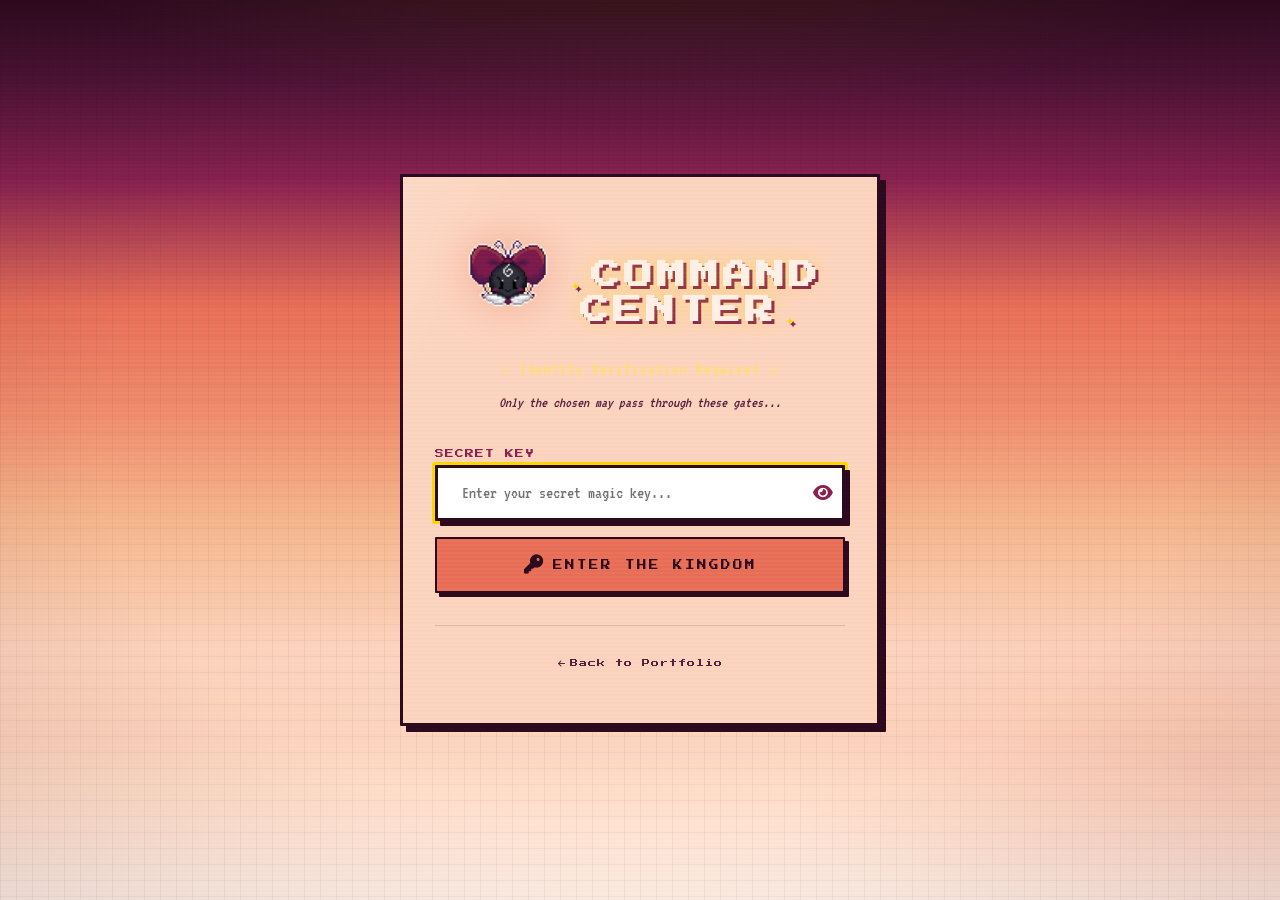
==== admin-login.html @ 9f6f4c07 "feat: add login gate for dashboard page" ====
<!doctype html>
<html lang="en">
  <head>
    <meta charset="UTF-8" />
    <meta name="viewport" content="width=device-width, initial-scale=1.0" />
    <title>Admin Login ✦ BONNA</title>
    <meta
      name="description"
      content="Admin access portal for Bonna's portfolio command center."
    />
    <meta name="theme-color" content="#2d0a1e" />
    <meta name="robots" content="noindex, nofollow" />

    <link
      rel="icon"
      href="data:image/svg+xml,<svg xmlns='http://www.w3.org/2000/svg' viewBox='0 0 100 100'><text y='.9em' font-size='90'>🦋</text></svg>"
    />

    <link
      rel="stylesheet"
      href="https://cdnjs.cloudflare.com/ajax/libs/font-awesome/6.6.0/css/all.min.css"
    />
    <link rel="stylesheet" href="css/style.css" />
    <link rel="stylesheet" href="css/admin.css" />
  </head>
  <body class="admin-body">
    <!-- Preloader -->
    <div class="preloader" id="preloader">
      <div class="preloader-spinner"></div>
      <span class="preloader-text">LOADING...</span>
    </div>

    <!-- Background -->
    <div class="page-background"></div>
    <div class="scanlines"></div>

    <main class="login-page-container">
      <div class="login-card retro-card">
        <!-- Mascot -->
        <div class="login-mascot-area">
          <img
            src="./assets/bonna.png"
            alt="Bonna mascot"
            class="login-mascot"
          />
          <span class="sparkle sparkle-1"></span>
          <span class="sparkle sparkle-2"></span>
          <span class="sparkle sparkle-3"></span>
        </div>

        <!-- Heading -->
        <h1 class="site-title login-title">COMMAND<br />CENTER</h1>
        <p class="login-subtitle">⚔️ Identity Verification Required ⚔️</p>
        <p class="login-flavor">
          Only the chosen may pass through these gates...
        </p>

        <!-- Login Form -->
        <form id="login-form" class="login-form" autocomplete="off">
          <div class="login-form-group">
            <label class="admin-label" for="login-key">SECRET KEY</label>
            <div class="token-input-wrapper">
              <input
                type="password"
                id="login-key"
                class="admin-input login-key-input"
                placeholder="Enter your secret magic key..."
                autocomplete="current-password"
                spellcheck="false"
              />
              <button
                type="button"
                class="token-toggle"
                id="toggle-key"
                aria-label="Show/Hide key"
              >
                <i class="fa-solid fa-eye"></i>
              </button>
            </div>
          </div>

          <!-- Message area -->
          <div
            id="login-message"
            class="login-message"
            role="alert"
            aria-live="polite"
            style="display: none"
          ></div>

          <!-- Submit -->
          <button
            type="submit"
            class="cta-btn cta-btn-primary login-submit-btn"
            id="login-btn"
          >
            <i class="fa-solid fa-key"></i>
            <span>ENTER THE KINGDOM</span>
          </button>
        </form>

        <!-- Footer -->
        <div class="login-footer">
          <a href="index.html" class="login-back-link">
            <i class="fa-solid fa-arrow-left"></i>
            Back to Portfolio
          </a>
        </div>
      </div>
    </main>

    <script src="js/login.js?v=2"></script>
  </body>
</html>
---- css/style.css ----
/* ============================================
   BONNA - Portfolio Redesign
   Design System & Styles
   ============================================ */

/* --- Google Fonts (display + retro body; no generic UI sans) --- */
@import url("https://fonts.googleapis.com/css2?family=Press+Start+2P&family=VT323&display=swap");

/* --- CSS Custom Properties --- */
:root {
  /* Color Palette - original warm gradient */
  --clr-dark-plum: #2d0a1e;
  --clr-deep-maroon: #4a1234;
  --clr-warm-crimson: #8b2252;
  --clr-coral: #e8725a;
  --clr-salmon: #f09070;
  --clr-peach: #f5b890;
  --clr-light-peach: #fcd5c0;
  --clr-cream: #fff0e6;
  --clr-soft-pink: #f7c5c5;
  --clr-blush: #fde0d0;
  --clr-gold: #ffd700;
  --clr-gold-soft: #ffe066;

  /* Retro Panel properties */
  --retro-bg: var(--clr-light-peach);
  --retro-border: var(--clr-dark-plum);
  --retro-shadow: var(--clr-dark-plum);

  /* Text colors */
  --text-primary: #2d0a1e;
  --text-secondary: #5a2040;
  --text-light: #fff0e6;
  --text-muted: rgba(45, 10, 30, 0.6);

  /* Typography */
  --font-pixel: "Press Start 2P", monospace;
  --font-retro: "VT323", monospace;
  --font-body: var(--font-retro);

  /* Spacing */
  --space-xs: 0.25rem;
  --space-sm: 0.5rem;
  --space-md: 1rem;
  --space-lg: 1.5rem;
  --space-xl: 2rem;
  --space-2xl: 3rem;
  --space-3xl: 4rem;
  --nav-height: 60px;

  /* Border radius */
  --radius-xs: 1px;
  --radius-sm: 8px;
  --radius-md: 12px;
  --radius-lg: 16px;
  --radius-xl: 24px;

  /* Transitions */
  --transition-fast: 0.2s cubic-bezier(0.4, 0, 0.2, 1);
  --transition-smooth: 0.4s cubic-bezier(0.4, 0, 0.2, 1);
  --transition-bounce: 0.5s cubic-bezier(0.34, 1.56, 0.64, 1);
  --ease-out-expo: cubic-bezier(0.16, 1, 0.3, 1);

  /* Glow accents (retro warm) */
  --glow-coral: 0 0 24px rgba(232, 114, 90, 0.35);
  --glow-gold: 0 0 20px rgba(255, 215, 0, 0.22);

  /* Shared full-page gradient (html + .page-background) */
  --bg-page-gradient: linear-gradient(
    180deg,
    var(--clr-dark-plum) 0%,
    var(--clr-deep-maroon) 8%,
    var(--clr-warm-crimson) 20%,
    var(--clr-coral) 34%,
    var(--clr-salmon) 46%,
    var(--clr-peach) 58%,
    var(--clr-light-peach) 72%,
    rgba(252, 213, 192, 0.98) 82%,
    rgba(255, 224, 206, 0.99) 90%,
    var(--clr-cream) 100%
  );
}

/* --- Reset & Base --- */
*,
*::before,
*::after {
  margin: 0;
  padding: 0;
  box-sizing: border-box;
}

html {
  scroll-behavior: smooth;
  font-size: 16px;
  scrollbar-width: thin;
  scrollbar-color: var(--clr-coral) var(--clr-light-peach);
  min-height: 100%;
  min-height: 100dvh;
  /* Fallback canvas so tall viewports never read as “empty” behind transparent body */
  background-color: var(--clr-dark-plum);
  background-image: var(--bg-page-gradient);
  background-attachment: fixed;
  background-size: cover;
}

body {
  font-family: var(--font-body);
  color: var(--text-primary);
  line-height: 1.6;
  overflow-x: hidden;
  min-height: 100vh;
  min-height: 100dvh;
  /* Let html + .page-background show the full gradient (negative z was hidden under body fill) */
  background: transparent;
}

/* Skip link — keyboard / screen reader UX */
.skip-link {
  position: absolute;
  left: -9999px;
  top: 0.75rem;
  z-index: 10002;
  padding: var(--space-sm) var(--space-md);
  background: var(--clr-coral);
  color: var(--text-primary);
  font-family: var(--font-pixel);
  font-size: 0.55rem;
  letter-spacing: 1px;
  border: 2px solid var(--retro-border);
  box-shadow: 4px 4px 0 var(--retro-shadow);
  text-decoration: none;
  text-transform: uppercase;
  transition:
    transform var(--transition-fast),
    box-shadow var(--transition-fast);
}

.skip-link:focus {
  left: 0.75rem;
  outline: none;
}

.skip-link:focus-visible {
  left: 0.75rem;
  box-shadow:
    4px 4px 0 var(--retro-shadow),
    var(--glow-gold);
}

/* Hanya tampil untuk keyboard / skip link — klik mouse ke <main> tidak memicu “bingkai emas” */
#main-content:focus {
  outline: none;
}

#main-content:focus-visible {
  box-shadow: inset 0 0 0 3px var(--clr-gold);
  border-radius: var(--radius-sm);
}

/* Scroll reading progress */
.scroll-progress {
  position: fixed;
  top: 0;
  left: 0;
  height: 3px;
  width: 0%;
  z-index: 10001;
  pointer-events: none;
  background: linear-gradient(
    90deg,
    var(--clr-gold) 0%,
    var(--clr-peach) 35%,
    var(--clr-coral) 70%,
    var(--clr-warm-crimson) 100%
  );
  box-shadow: 0 0 12px rgba(255, 215, 0, 0.45);
  transform-origin: left center;
  transition: width 0.08s linear;
}

/* Click ripple (spawned by script.js) */
.click-ripple {
  position: absolute;
  width: 12px;
  height: 12px;
  margin: -6px 0 0 -6px;
  border-radius: 50%;
  background: rgba(255, 255, 255, 0.45);
  transform: scale(0);
  animation: rippleExpand 0.65s var(--ease-out-expo) forwards;
  pointer-events: none;
  z-index: 3;
}

@keyframes rippleExpand {
  to {
    transform: scale(20);
    opacity: 0;
  }
}

/* Custom Scrollbar */
::-webkit-scrollbar {
  width: 8px;
}
::-webkit-scrollbar-track {
  background: var(--clr-light-peach);
}
::-webkit-scrollbar-thumb {
  background: linear-gradient(
    to bottom,
    var(--clr-coral),
    var(--clr-warm-crimson)
  );
  border-radius: 4px;
}

/* --- Background --- */
.page-background {
  position: fixed;
  inset: 0;
  z-index: 0;
  background: var(--bg-page-gradient);
}

/* Pixel grid pattern overlay - Smoothed and blended */
.page-background::before {
  content: "";
  position: absolute;
  inset: 0;
  background-image:
    linear-gradient(rgba(45, 10, 30, 0.05) 1px, transparent 1px),
    linear-gradient(90deg, rgba(45, 10, 30, 0.05) 1px, transparent 1px);
  background-size: 16px 16px;
  pointer-events: none;
}

/* Slow “breathing” light + soft vignette — depth without clutter */
.page-background::after {
  content: "";
  position: absolute;
  inset: 0;
  pointer-events: none;
  background:
    radial-gradient(
      ellipse 100% 55% at 50% -15%,
      rgba(255, 215, 0, 0.11),
      transparent 52%
    ),
    radial-gradient(
      ellipse 70% 50% at 95% 85%,
      rgba(232, 114, 90, 0.14),
      transparent 48%
    ),
    radial-gradient(
      ellipse 65% 55% at 5% 75%,
      rgba(245, 184, 144, 0.1),
      transparent 45%
    ),
    radial-gradient(
      ellipse 100% 100% at 50% 50%,
      transparent 42%,
      rgba(45, 10, 30, 0.2) 100%
    );
  animation: ambientBreath 24s ease-in-out infinite alternate;
}

@keyframes ambientBreath {
  0% {
    opacity: 0.88;
    transform: scale(1) translate(0, 0);
  }
  100% {
    opacity: 1;
    transform: scale(1.04) translate(-0.5%, 0.6%);
  }
}

/* Parallax Background */
.parallax-bg {
  position: fixed;
  inset: -100px; /* Oversized to prevent edges from showing during scroll */
  z-index: 1;
  pointer-events: none;
  overflow: hidden;
}

.parallax-layer {
  position: absolute;
  top: 0;
  left: 0;
  width: 2px;
  height: 2px;
  background: transparent;
}

/* --- Main Container --- */
.main-container {
  max-width: 900px;
  margin: 0 auto;
  padding: calc(var(--nav-height) + var(--space-xl)) var(--space-md)
    max(var(--space-3xl), 8vh);
  position: relative;
  z-index: 2;
}

/* ============================================
   SITE NAVIGATION
   ============================================ */
.site-nav {
  position: fixed;
  top: 0;
  left: 0;
  right: 0;
  z-index: 500;
  height: var(--nav-height);
  background: var(--clr-dark-plum);
  border-bottom: 4px solid var(--clr-warm-crimson);
  box-shadow: 0 4px 0 rgba(45, 10, 30, 0.6);
}

.nav-inner {
  max-width: 1000px;
  margin: 0 auto;
  padding: 0 var(--space-md);
  height: 100%;
  display: flex;
  align-items: center;
  justify-content: space-between;
  gap: var(--space-sm);
}

.nav-brand {
  display: flex;
  align-items: center;
  gap: var(--space-sm);
  text-decoration: none;
  font-family: var(--font-pixel);
  font-size: 1rem;
  color: var(--clr-light-peach);
  letter-spacing: 2px;
  text-shadow: 2px 2px 0 var(--clr-warm-crimson);
  transition: transform var(--transition-fast);
  flex-shrink: 0;
}

.nav-brand:hover {
  transform: translateY(-2px);
  color: var(--clr-gold-soft);
}

.nav-brand-icon {
  font-size: 1.2rem;
  line-height: 1;
}

.nav-brand-name {
  display: none;
}

@media (min-width: 400px) {
  .nav-brand-name {
    display: inline;
  }
}

.nav-links {
  display: flex;
  align-items: center;
  gap: 6px;
}

.nav-link {
  display: flex;
  align-items: center;
  gap: 8px;
  padding: 6px 10px;
  text-decoration: none;
  font-family: var(--font-pixel);
  font-size: 0.6rem;
  color: var(--clr-peach);
  letter-spacing: 1px;
  border-radius: var(--radius-xs);
  border: 3px solid transparent;
  transition: all var(--transition-fast);
  position: relative;
  white-space: nowrap;
}

.nav-link i {
  font-size: 0.7rem;
  flex-shrink: 0;
}

.nav-link span {
  display: none;
}

@media (min-width: 600px) {
  .nav-link span {
    display: inline;
  }
}

.nav-link:hover {
  color: var(--clr-light-peach);
  background: var(--clr-warm-crimson);
  border-color: var(--clr-coral);
  box-shadow: 0 2px 0 var(--clr-dark-plum);
  transform: translateY(-2px);
}

.nav-link.active {
  color: var(--clr-dark-plum);
  background: var(--clr-coral);
  border-color: var(--clr-light-peach);
  box-shadow: inset 0 -2px 0 rgba(0,0,0,0.2);
}

.nav-hamburger {
  display: none;
  flex-direction: column;
  gap: 5px;
  background: var(--clr-warm-crimson);
  border: 2px solid var(--clr-coral);
  border-radius: var(--radius-sm);
  box-shadow: 0 2px 0 var(--clr-dark-plum);
  cursor: pointer;
  padding: 8px;
  transition: transform var(--transition-fast);
}

.nav-hamburger:active {
  transform: translateY(2px);
  box-shadow: none;
}

.hamburger-line {
  display: block;
  width: 20px;
  height: 2px;
  background: var(--clr-light-peach);
  transition: all var(--transition-fast);
  transform-origin: center;
}

.nav-hamburger.open .hamburger-line:nth-child(1) {
  transform: rotate(45deg) translate(5px, 5px);
}
.nav-hamburger.open .hamburger-line:nth-child(2) {
  opacity: 0;
  transform: scaleX(0);
}
.nav-hamburger.open .hamburger-line:nth-child(3) {
  transform: rotate(-45deg) translate(5px, -5px);
}

@media (max-width: 480px) {
  .nav-hamburger {
    display: flex;
  }

  .nav-links {
    display: none;
    position: fixed;
    top: var(--nav-height);
    left: 0;
    right: 0;
    background: rgba(45, 10, 30, 0.98);
    border-bottom: 2px solid var(--clr-warm-crimson);
    flex-direction: column;
    align-items: stretch;
    padding: var(--space-sm) var(--space-md);
    gap: var(--space-xs);
    z-index: 499;
    box-shadow: 0 8px 32px rgba(0, 0, 0, 0.5);
  }

  .nav-links.open {
    display: flex;
  }

  .nav-link {
    padding: var(--space-sm) var(--space-md);
    font-size: 0.55rem;
    border-radius: var(--radius-xs);
    justify-content: flex-start;
  }

  .nav-link span {
    display: inline;
  }

  .nav-link.active::after {
    display: none;
  }
  .nav-link.active {
    border-left: 3px solid var(--clr-coral);
    border-radius: 0;
    padding-left: calc(var(--space-md) - 3px);
  }
}

/* ============================================
   COMMISSION STATUS BADGE
   ============================================ */
.commission-status-area {
  display: flex;
  justify-content: center;
  margin: var(--space-sm) 0 var(--space-md);
}

.commission-status-badge {
  display: inline-flex;
  align-items: center;
  gap: var(--space-xs);
  padding: var(--space-xs) var(--space-md);
  border-radius: var(--radius-xs);
  font-family: var(--font-pixel);
  font-size: 0.5rem;
  letter-spacing: 2px;
  border: 2px solid currentColor;
  text-transform: uppercase;
}

.commission-status-badge::before {
  content: "";
  width: 6px;
  height: 6px;
  border-radius: 50%;
  background: currentColor;
  flex-shrink: 0;
}

.status-open {
  color: #4ade80;
  background: rgba(74, 222, 128, 0.08);
  animation: statusPulse 2.5s ease-in-out infinite;
}

.status-closed {
  color: var(--clr-coral);
  background: rgba(232, 114, 90, 0.08);
}

.status-waitlist {
  color: var(--clr-gold-soft);
  background: rgba(255, 224, 102, 0.08);
}

@keyframes statusPulse {
  0%,
  100% {
    box-shadow: 0 0 6px rgba(74, 222, 128, 0.2);
  }
  50% {
    box-shadow: 0 0 18px rgba(74, 222, 128, 0.5);
  }
}

/* ============================================
   SCROLL TO TOP BUTTON
   ============================================ */
.scroll-to-top {
  position: fixed;
  bottom: var(--space-xl);
  left: var(--space-xl);
  width: 42px;
  height: 42px;
  background: var(--clr-dark-plum);
  border: 2px solid var(--clr-warm-crimson);
  border-radius: var(--radius-xs);
  color: var(--clr-light-peach);
  font-size: 0.85rem;
  cursor: pointer;
  display: flex;
  align-items: center;
  justify-content: center;
  opacity: 0;
  pointer-events: none;
  transform: translateY(8px);
  transition: all var(--transition-smooth);
  box-shadow: 3px 3px 0 var(--retro-shadow);
  z-index: 400;
}

.scroll-to-top.visible {
  opacity: 1;
  pointer-events: auto;
  transform: translateY(0);
}

.scroll-to-top:hover {
  background: var(--clr-warm-crimson);
  color: var(--clr-cream);
  transform: translateY(-2px);
  box-shadow:
    4px 4px 0 var(--retro-shadow),
    0 0 16px rgba(139, 34, 82, 0.4);
}

/* --- Scroll Reveal Animation --- */
.reveal {
  opacity: 0;
  transform: translateY(28px) scale(0.985);
  transition:
    opacity 0.75s var(--ease-out-expo),
    transform 0.75s var(--ease-out-expo);
}

.reveal.visible {
  opacity: 1;
  transform: translateY(0) scale(1);
}

.reveal-delay-1 {
  transition-delay: 0.1s;
}
.reveal-delay-2 {
  transition-delay: 0.2s;
}
.reveal-delay-3 {
  transition-delay: 0.3s;
}

.preloader-mini {
  display: flex;
  align-items: center;
  justify-content: center;
  gap: 10px;
  animation: pulse 1.5s infinite;
}

@keyframes pulse {
  0% {
    opacity: 0.6;
  }
  50% {
    opacity: 1;
  }
  100% {
    opacity: 0.6;
  }
}

/* --- Dynamic Price Inject Styles --- */
.price-category-group {
  margin-bottom: var(--space-xl);
}

.category-title {
  font-family: var(--font-pixel);
  font-size: 0.75rem;
  color: var(--clr-warm-crimson);
  text-align: center;
  margin-bottom: var(--space-md);
  text-transform: uppercase;
}

/* --- Header Section --- */
.header-section {
  text-align: center;
  padding: var(--space-3xl) 0 var(--space-2xl);
  position: relative;
}

.header-hero {
  display: flex;
  flex-direction: column;
  align-items: center;
  gap: var(--space-sm);
  margin-bottom: var(--space-lg);
}

.mascot-container {
  position: relative;
  display: inline-block;
  margin-bottom: var(--space-lg);
  /* Ensure no checkerboard shows through transparent PNGs */
  isolation: isolate;
}

/* Scroll-driven parallax lives here so .mascot-img keyframe bounce stays independent */
.mascot-parallax {
  display: inline-block;
  transform: translateY(var(--scroll-y, 0px)) rotate(var(--scroll-rotate, 0deg));
  transform-origin: center center;
}

.mascot-img {
  width: 160px;
  height: 160px;
  object-fit: contain;
  image-rendering: pixelated;
  animation: mascotBounce 3s ease-in-out infinite;
  filter: drop-shadow(0 8px 24px rgba(139, 34, 82, 0.4));
  transition: transform var(--transition-bounce);
  /* Blend away any transparency artifacts */
  mix-blend-mode: normal;
  background: transparent;
}

.mascot-img:hover {
  transform: scale(1.1) rotate(-5deg);
  animation-play-state: paused;
}

@keyframes mascotBounce {
  0%,
  100% {
    transform: translateY(0);
  }
  50% {
    transform: translateY(-12px);
  }
}

/* Sparkle decorations around mascot */
.sparkle {
  position: absolute;
  width: 20px;
  height: 20px;
  background: url("./assets/sparkle.png") center/contain no-repeat;
  animation: sparkleFloat 2s ease-in-out infinite;
  pointer-events: none;
}

.sparkle-1 {
  top: 10px;
  left: -10px;
  animation-delay: 0s;
}
.sparkle-2 {
  top: -5px;
  right: -5px;
  animation-delay: 0.5s;
}
.sparkle-3 {
  bottom: 20px;
  left: -20px;
  animation-delay: 1s;
}
.sparkle-4 {
  bottom: 30px;
  right: -15px;
  animation-delay: 1.5s;
}

@keyframes sparkleFloat {
  0%,
  100% {
    opacity: 0.4;
    transform: scale(0.8) rotate(0deg);
  }
  50% {
    opacity: 1;
    transform: scale(1.2) rotate(180deg);
  }
}

.site-title {
  font-family: var(--font-pixel);
  font-size: clamp(1.5rem, 5vw, 2.5rem);
  color: var(--text-light);
  text-shadow:
    0 0 20px rgba(255, 215, 0, 0.4),
    3px 3px 0px var(--clr-warm-crimson);
  letter-spacing: 4px;
  margin-bottom: var(--space-md);
  position: relative;
  display: inline-block;
  animation: titleGlowPulse 6s ease-in-out infinite;
}

@keyframes titleGlowPulse {
  0%,
  100% {
    text-shadow:
      0 0 18px rgba(255, 215, 0, 0.38),
      3px 3px 0 var(--clr-warm-crimson);
  }
  50% {
    text-shadow:
      0 0 32px rgba(255, 215, 0, 0.55),
      0 0 48px rgba(232, 114, 90, 0.2),
      3px 3px 0 var(--clr-warm-crimson);
  }
}

.site-title::before,
.site-title::after {
  content: "✦";
  font-size: 0.5em;
  margin: 0 0.5em;
  animation: sparkleFloat 2s ease-in-out infinite;
  color: var(--clr-gold);
}

.site-title::after {
  animation-delay: 1s;
}

.site-tagline {
  font-family: var(--font-retro);
  font-size: clamp(1rem, 2.5vw, 1.25rem);
  color: var(--clr-light-peach);
  max-width: 600px; /* Increased for dynamic content from GSheets */
  margin: 0 auto var(--space-xl);
  line-height: 1.2;
  text-shadow: 0 2px 8px rgba(0, 0, 0, 0.2);
  transition:
    color var(--transition-smooth),
    transform var(--transition-smooth);
  /* Prevent weird high-contrast selection boxes */
  user-select: none;
  min-height: 2.8em;
}

.header-section:hover .site-tagline {
  color: var(--clr-cream);
}

/* --- Social Icons --- */
.social-icons {
  display: flex;
  justify-content: center;
  gap: var(--space-md);
  margin-bottom: var(--space-xl);
}

.social-icon {
  display: flex;
  align-items: center;
  justify-content: center;
  width: 48px;
  height: 48px;
  border-radius: var(--radius-xs);
  background: var(--clr-salmon);
  border: 3px solid var(--retro-border);
  color: var(--text-primary);
  /* Integer px sizes keep FA vector icons sharp (avoid transform: scale blur) */
  font-size: 22px;
  text-decoration: none;
  transition:
    transform 0.18s var(--ease-out-expo),
    box-shadow 0.18s var(--ease-out-expo),
    font-size 0.2s var(--ease-out-expo);
  box-shadow: 4px 4px 0px var(--retro-shadow);
  position: relative;
  overflow: hidden;
}

.social-icon::before {
  display: none;
}

.social-icon:hover {
  transform: translate(2px, 2px) rotate(-2deg);
  box-shadow:
    2px 2px 0px var(--retro-shadow),
    var(--glow-coral);
  font-size: 26px;
}

.social-icon:active {
  transform: translate(3px, 3px) rotate(0deg);
}

.social-icon:hover::before {
  opacity: 1;
}

.social-icon svg,
.social-icon span,
.social-icon i {
  position: relative;
  z-index: 1;
  display: block;
  line-height: 1;
  transform: translateZ(0);
  backface-visibility: hidden;
  -webkit-font-smoothing: antialiased;
}

/* --- CTA Buttons --- */
.cta-buttons {
  display: flex;
  flex-direction: column;
  align-items: center;
  gap: var(--space-md);
}

.cta-btn {
  display: inline-flex;
  align-items: center;
  justify-content: center;
  gap: var(--space-sm);
  min-width: 280px;
  padding: var(--space-md) var(--space-xl);
  font-family: var(--font-pixel);
  font-size: 0.75rem;
  letter-spacing: 2px;
  text-decoration: none;
  border-radius: var(--radius-xs);
  border: 2px solid;
  cursor: pointer;
  transition:
    transform 0.16s var(--ease-out-expo),
    box-shadow 0.2s ease,
    filter 0.2s ease;
  position: relative;
  overflow: hidden;
  text-transform: uppercase;
  color: var(--text-primary);
}

/* Mengatur ukuran ikon di dalam tombol CTA */
.cta-btn i {
  font-size: 1.2rem; /* Ubah angka ini untuk memperbesar/memperkecil ikon (misal: 1.5rem atau 20px) */
  transition: transform 0.25s var(--ease-out-expo);
}

.cta-btn:hover i {
  transform: translateX(3px) scale(1.05);
}

.cta-btn:active {
  transform: translate(3px, 3px);
  filter: brightness(0.98);
}

.cta-btn-split {
  justify-content: space-between;
}

.cta-btn-primary {
  background: var(--clr-coral);
  border-color: var(--retro-border);
  color: var(--text-primary);
  box-shadow: 4px 4px 0px var(--retro-shadow);
}

.cta-btn-primary:hover {
  transform: translate(2px, 2px);
  box-shadow:
    2px 2px 0px var(--retro-shadow),
    var(--glow-coral);
  filter: brightness(1.04);
}

.cta-btn-secondary {
  background: var(--clr-gold-soft);
  border-color: var(--retro-border);
  color: var(--text-primary);
  box-shadow: 4px 4px 0px var(--retro-shadow);
}

.cta-btn-secondary:hover {
  transform: translate(2px, 2px);
  box-shadow:
    2px 2px 0px var(--retro-shadow),
    var(--glow-gold);
  filter: brightness(1.03);
}

.cta-btn-tertiary {
  background: var(--clr-warm-crimson);
  border-color: var(--retro-border);
  color: var(--text-light);
  box-shadow: 4px 4px 0px var(--retro-shadow);
}

.cta-btn-tertiary:hover {
  transform: translate(2px, 2px);
  box-shadow:
    2px 2px 0px var(--retro-shadow),
    0 0 22px rgba(139, 34, 82, 0.45);
  filter: brightness(1.06);
}

.cta-btn-email {
  background: var(--clr-deep-maroon);
  border-color: var(--retro-border);
  color: var(--text-light);
  box-shadow: 4px 4px 0px var(--retro-shadow);
}

.cta-btn-email:hover {
  transform: translate(2px, 2px);
  box-shadow:
    2px 2px 0px var(--retro-shadow),
    0 0 20px rgba(252, 213, 192, 0.25);
  filter: brightness(1.05);
}

/* --- Section Divider --- */
.section-divider {
  width: 100%;
  height: 4px;
  background: repeating-linear-gradient(
    90deg,
    var(--retro-border) 0px,
    var(--retro-border) 8px,
    transparent 8px,
    transparent 16px
  );
  background-size: 16px 100%;
  margin: var(--space-2xl) 0;
  border: none;
  animation: dividerMarch 14s linear infinite;
  opacity: 0.92;
}

@keyframes dividerMarch {
  to {
    background-position: 16px 0;
  }
}

/* --- Retro Card --- */
.retro-card {
  background-color: var(--retro-bg);
  background-image: linear-gradient(
    118deg,
    transparent 0%,
    transparent 40%,
    rgba(255, 255, 255, 0.16) 50%,
    transparent 60%,
    transparent 100%
  );
  background-size: 280% 100%;
  background-position: 100% 0;
  border: 3px solid var(--retro-border);
  border-radius: var(--radius-xs);
  padding: var(--space-xl);
  box-shadow: 6px 6px 0px var(--retro-shadow);
  transition:
    transform 0.2s var(--ease-out-expo),
    box-shadow 0.25s ease,
    background-position 0.7s var(--ease-out-expo);
  position: relative;
  overflow: hidden;
  color: var(--text-primary);
}

.retro-card:hover {
  transform: translate(-2px, -2px);
  box-shadow:
    8px 8px 0px var(--retro-shadow),
    0 0 0 1px rgba(232, 114, 90, 0.2),
    var(--glow-gold);
  background-position: 0% 0;
}

/* --- Section Headers --- */
.section-header {
  font-family: var(--font-pixel);
  font-size: clamp(0.7rem, 2vw, 0.9rem);
  color: var(--text-primary);
  letter-spacing: 3px;
  text-align: center;
  margin-bottom: var(--space-xl);
  position: relative;
  display: flex;
  align-items: center;
  justify-content: center;
  gap: var(--space-sm);
}

/* Dark section headers (for top part of page) */
.section-header-light {
  color: var(--text-light);
  text-shadow: 0 2px 8px rgba(0, 0, 0, 0.3);
}

.section-header .decorative {
  color: var(--clr-gold);
  font-size: 0.8em;
  animation: sparkleFloat 2s ease-in-out infinite;
}

.section-header .decorative:nth-child(even) {
  animation-delay: 1s;
}

/* --- Bento Grid Layout --- */
.bento-grid {
  display: grid;
  grid-template-columns: 1fr 1fr;
  gap: var(--space-lg);
}

.bento-span-2 {
  grid-column: span 2;
}

/* --- About Me Section --- */
.about-section {
  margin-top: var(--space-2xl);
}

.about-card {
  padding: var(--space-xl);
  margin: 0 auto;
}

.about-name {
  font-family: var(--font-pixel);
  font-size: clamp(0.6rem, 1.8vw, 0.8rem);
  color: var(--clr-warm-crimson);
  letter-spacing: 2px;
  margin-bottom: var(--space-lg);
  text-align: center;
}

.about-list {
  list-style: none;
  display: flex;
  flex-wrap: wrap;
  justify-content: center;
  gap: var(--space-sm);
  margin-top: var(--space-md);
}

.about-tag {
  display: flex;
  align-items: center;
  justify-content: center;
  gap: var(--space-sm);
  padding: var(--space-sm) var(--space-md);
  background: var(--clr-light-peach);
  border: 2px solid var(--retro-border);
  border-radius: var(--radius-xs);
  font-family: var(--font-body);
  font-size: 1rem;
  color: var(--text-primary);
  white-space: nowrap;
  width: auto;
  flex: 0 1 auto;
  transition:
    transform 0.1s ease,
    box-shadow 0.1s ease;
  box-shadow: 2px 2px 0px var(--retro-shadow);
  text-align: center;
}

.about-tag:hover {
  background: var(--clr-peach);
  transform: translate(1px, 1px);
  box-shadow: 1px 1px 0px var(--retro-shadow);
}

.about-tag .tag-emoji {
  font-size: 1rem;
}

/* --- What Do I Draw Section --- */
.draw-grid {
  display: grid;
  grid-template-columns: repeat(auto-fill, minmax(130px, 1fr));
  gap: var(--space-sm);
}

.draw-item {
  display: flex;
  align-items: center;
  gap: var(--space-sm);
  padding: var(--space-xs) var(--space-sm);
  background: var(--clr-light-peach);
  border: 2px solid var(--retro-border);
  border-radius: var(--radius-xs);
  font-family: var(--font-body);
  font-size: 1.1rem;
  color: var(--text-primary);
  transition:
    transform 0.1s ease,
    box-shadow 0.1s ease;
  box-shadow: 2px 2px 0px var(--retro-shadow);
}

.draw-item.special-item {
  grid-column: span 2;
  justify-content: center;
}

.draw-item:hover {
  background: var(--clr-salmon);
  transform: translate(1px, 1px);
  box-shadow: 1px 1px 0px var(--retro-shadow);
}

.draw-item .item-icon {
  font-size: 1.1rem;
}

/* --- Fandom Section --- */
.fandom-tags {
  display: flex;
  flex-wrap: wrap;
  gap: var(--space-sm);
  width: 100%;
  justify-content: center;
}

.fandom-tag {
  padding: var(--space-sm) var(--space-md);
  display: flex;
  align-items: center;
  justify-content: center;
  background: var(--clr-peach);
  border: 2px solid var(--retro-border);
  border-radius: var(--radius-xs);
  font-family: var(--font-body);
  font-size: 1rem;
  font-weight: 500;
  color: var(--text-primary);
  transition:
    transform 0.1s ease,
    box-shadow 0.1s ease;
  box-shadow: 2px 2px 0px var(--retro-shadow);
  cursor: default;
  white-space: nowrap;
  width: auto;
}

.fandom-tag:hover {
  background: var(--clr-coral);
  color: var(--text-light);
  transform: translate(1px, 1px);
  box-shadow: 1px 1px 0px var(--retro-shadow);
}

/* --- Tools Section --- */
.tools-grid {
  display: grid;
  grid-template-columns: repeat(auto-fill, minmax(140px, 1fr));
  gap: var(--space-sm);
}

.tool-item {
  display: flex;
  align-items: center;
  gap: var(--space-sm);
  padding: var(--space-xs) var(--space-sm);
  background: var(--clr-light-peach);
  border: 2px solid var(--retro-border);
  border-radius: var(--radius-xs);
  font-family: var(--font-body);
  font-size: 1.1rem;
  color: var(--text-primary);
  transition:
    transform 0.1s ease,
    box-shadow 0.1s ease;
  box-shadow: 2px 2px 0px var(--retro-shadow);
}

.tool-item.special-item {
  grid-column: span 2;
  justify-content: center;
}

.tool-item:hover {
  background: var(--clr-salmon);
  transform: translate(1px, 1px);
  box-shadow: 1px 1px 0px var(--retro-shadow);
}

.tool-icon {
  font-size: 1.1rem;
}

/* --- Why Do I Draw Section --- */
.why-card {
  text-align: center;
}

.why-text {
  font-family: var(--font-retro);
  font-size: 1.3rem;
  color: var(--text-secondary);
  line-height: 1.6;
  max-width: 500px;
  margin: 0 auto;
}

.why-text em {
  color: var(--clr-warm-crimson);
  font-style: italic;
}

/* --- Niche Section --- */
.niche-card {
  text-align: center;
}

.niche-title {
  font-family: var(--font-pixel);
  font-size: clamp(0.55rem, 1.5vw, 0.7rem);
  color: var(--clr-warm-crimson);
  letter-spacing: 2px;
  margin-bottom: var(--space-md);
}

.niche-text {
  font-family: var(--font-body);
  font-size: 0.9rem;
  color: var(--text-secondary);
  line-height: 1.7;
}

.niche-text a {
  color: var(--clr-coral);
  text-decoration: underline;
  text-decoration-style: wavy;
  text-underline-offset: 3px;
  transition: color var(--transition-fast);
}

.niche-text a:hover {
  color: var(--clr-warm-crimson);
}

.niche-games {
  display: flex;
  flex-wrap: wrap;
  justify-content: center;
  gap: var(--space-sm);
  margin-top: var(--space-md);
}

.game-chip {
  padding: 4px 12px;
  background: var(--clr-peach);
  border: 2px solid var(--retro-border);
  border-radius: var(--radius-xs);
  font-family: var(--font-body);
  font-size: 1.1rem;
  font-weight: 500;
  color: var(--text-primary);
  transition:
    transform 0.1s ease,
    box-shadow 0.1s ease;
  box-shadow: 2px 2px 0px var(--retro-shadow);
}

.game-chip:hover {
  background: var(--clr-coral);
  color: var(--text-light);
  transform: translate(1px, 1px);
  box-shadow: 1px 1px 0px var(--retro-shadow);
}

/* --- Mystery Section --- */
.mystery-section {
  text-align: center;
  padding: var(--space-xl) 0;
}

.mystery-text {
  font-family: var(--font-pixel);
  font-size: 1.5rem;
  color: var(--clr-gold);
  animation: mysteryPulse 2s ease-in-out infinite;
}

@keyframes mysteryPulse {
  0%,
  100% {
    opacity: 0.5;
    transform: scale(1);
  }
  50% {
    opacity: 1;
    transform: scale(1.1);
  }
}

/* --- Footer Section --- */
.footer-section {
  text-align: center;
  padding: var(--space-3xl) 0 var(--space-xl);
}

.footer-mascot {
  width: 240px;
  height: 240px;
  object-fit: contain;
  image-rendering: pixelated;
  margin-bottom: var(--space-lg);
  filter: drop-shadow(0 4px 12px rgba(45, 10, 30, 0.2));
  transition: transform var(--transition-smooth);
  background: transparent;
}

.footer-mascot:hover {
  transform: scale(1.4);
}

.footer-contact {
  font-family: var(--font-body);
  font-size: 0.9rem;
  color: var(--text-secondary);
  margin-bottom: var(--space-sm);
}

.footer-email {
  font-family: var(--font-retro);
  font-size: 1.3rem;
  color: var(--clr-warm-crimson);
  text-decoration: none;
  transition: all var(--transition-fast);
  position: relative;
}

.footer-email::after {
  content: "";
  position: absolute;
  bottom: -2px;
  left: 0;
  width: 0;
  height: 2px;
  background: linear-gradient(90deg, var(--clr-coral), var(--clr-gold));
  transition: width var(--transition-smooth);
}

.footer-email:hover {
  color: var(--clr-coral);
}

.footer-email:hover::after {
  width: 100%;
}

.footer-credits {
  margin-top: var(--space-2xl);
  font-family: var(--font-body);
  font-size: 0.75rem;
  color: var(--text-muted);
}

.footer-credits .heart {
  color: var(--clr-coral);
  display: inline-block;
  animation: heartbeat 1.5s ease-in-out infinite;
}

@keyframes heartbeat {
  0%,
  100% {
    transform: scale(1);
  }
  50% {
    transform: scale(1.2);
  }
}

/* --- Responsive Design --- */
@media (max-width: 768px) {
  .main-container {
    padding: var(--space-lg) var(--space-md);
  }

  .bento-grid {
    grid-template-columns: 1fr;
  }

  .bento-span-2 {
    grid-column: span 1;
  }

  .mascot-img {
    width: 120px;
    height: 120px;
  }

  .retro-card {
    padding: var(--space-lg);
  }

  .cta-btn {
    min-width: 240px;
    font-size: 0.65rem;
  }

  .draw-grid,
  .tools-grid {
    grid-template-columns: 1fr 1fr;
  }
}

@media (max-width: 480px) {
  .social-icons {
    gap: var(--space-sm);
  }

  .social-icon {
    width: 42px;
    height: 42px;
  }

  .draw-grid,
  .tools-grid {
    grid-template-columns: 1fr;
  }

  .cta-btn {
    min-width: 100%;
  }
}

/* --- Preloader --- */
.preloader {
  position: fixed;
  inset: 0;
  z-index: 9999;
  background: var(--clr-dark-plum);
  display: flex;
  align-items: center;
  justify-content: center;
  flex-direction: column;
  gap: var(--space-md);
  transition:
    opacity 0.6s ease,
    visibility 0.6s ease;
}

.preloader.hidden {
  opacity: 0;
  visibility: hidden;
  pointer-events: none;
}

.preloader-spinner {
  width: 40px;
  height: 40px;
  border: 3px solid rgba(255, 240, 230, 0.2);
  border-top-color: var(--clr-coral);
  border-radius: 50%;
  animation: spin 0.8s linear infinite;
}

@keyframes spin {
  to {
    transform: rotate(360deg);
  }
}

.preloader-text {
  font-family: var(--font-pixel);
  font-size: 0.6rem;
  color: var(--clr-light-peach);
  letter-spacing: 3px;
  animation: blink 1s ease-in-out infinite;
}

@keyframes blink {
  0%,
  100% {
    opacity: 1;
  }
  50% {
    opacity: 0.3;
  }
}

/* --- Tooltip --- */
.tooltip {
  position: relative;
}

.tooltip::after {
  content: attr(data-tooltip);
  font-family: var(--font-body);
  font-size: 0.75rem;
  position: absolute;
  bottom: calc(100% + 8px);
  left: 50%;
  transform: translateX(-50%) translateY(4px);
  padding: 4px 10px;
  background: var(--clr-dark-plum);
  color: var(--text-light);
  border-radius: 6px;
  white-space: nowrap;
  opacity: 0;
  pointer-events: none;
  transition: all var(--transition-fast);
}

.tooltip:hover::after,
.tooltip:focus-visible::after {
  opacity: 1;
  transform: translateX(-50%) translateY(0);
}

/* --- Cursor Trail (optional enhancement) --- */
.cursor-sparkle {
  position: fixed;
  width: 6px;
  height: 6px;
  background: var(--clr-gold);
  border-radius: 50%;
  pointer-events: none;
  z-index: 9998;
  opacity: 0;
  transition: opacity 0.3s ease;
  box-shadow: 0 0 6px var(--clr-gold-soft);
}

/* --- Retro Table (for Pricing) --- */
.retro-table-wrapper {
  overflow-x: auto;
  margin-top: var(--space-md);
}

.retro-table {
  width: 100%;
  border-collapse: separate;
  border-spacing: 0;
  border: 2px solid var(--retro-border);
  box-shadow: 4px 4px 0px var(--retro-shadow);
  border-radius: var(--radius-xs);
  background: var(--clr-peach);
  color: var(--text-primary);
  font-family: var(--font-body);
  font-size: 1.1rem;
  text-align: left;
}

.retro-table th,
.retro-table td {
  border-bottom: 2px solid var(--retro-border);
  border-right: 2px solid var(--retro-border);
  padding: var(--space-sm) var(--space-md);
}

.retro-table th:last-child,
.retro-table td:last-child {
  border-right: none;
}

.retro-table tr:last-child td {
  border-bottom: none;
}

.retro-table th {
  background: var(--clr-coral);
  color: var(--text-light);
  font-family: var(--font-pixel);
  font-size: 0.7rem;
  letter-spacing: 1px;
}

.retro-table tbody tr {
  transition:
    background-color 0.2s ease,
    transform 0.15s ease;
}

.retro-table tbody tr:hover {
  background-color: rgba(255, 240, 230, 0.55);
}

/* --- Retro Lists (For ToS and Rules) --- */
.retro-list {
  padding-left: var(--space-xl);
  font-family: var(--font-body);
  font-size: 1.1rem;
  color: var(--text-secondary);
  line-height: 1.6;
}

.retro-list li {
  margin-bottom: var(--space-sm);
  position: relative;
  list-style-type: none;
}

.retro-list li::before {
  content: "✦";
  position: absolute;
  left: -20px;
  color: var(--clr-warm-crimson);
}

.retro-list.ordered-list {
  counter-reset: my-counter;
}

.retro-list.ordered-list li::before {
  counter-increment: my-counter;
  content: counter(my-counter) ". ";
  color: var(--clr-warm-crimson);
  font-weight: bold;
}

/* --- Text Utility --- */
.text-small {
  font-size: 0.9rem;
  opacity: 0.8;
  display: block;
  margin-top: var(--space-xs);
}

/* --- Back/Home Button --- */
.back-home-btn {
  display: inline-flex;
  align-items: center;
  gap: var(--space-sm);
  margin-bottom: var(--space-xl);
  font-family: var(--font-pixel);
  font-size: 0.6rem;
  color: var(--text-primary);
  text-decoration: none;
  background: var(--clr-peach);
  padding: var(--space-sm) var(--space-md);
  border: 2px solid var(--retro-border);
  box-shadow: 3px 3px 0px var(--retro-shadow);
  transition:
    transform 0.18s var(--ease-out-expo),
    box-shadow 0.2s ease,
    filter 0.2s ease;
  border-radius: var(--radius-xs);
  position: relative;
  overflow: hidden;
}

.back-home-btn i {
  transition: transform 0.25s var(--ease-out-expo);
}

.back-home-btn:hover {
  transform: translate(1px, 1px);
  box-shadow:
    2px 2px 0px var(--retro-shadow),
    var(--glow-coral);
  background: var(--clr-coral);
  color: var(--text-light);
  filter: brightness(1.03);
}

.back-home-btn:hover i {
  transform: translateX(-4px);
}

.back-home-btn:active {
  transform: translate(2px, 2px);
}

/* --- Focus visibility (keyboard) --- */
.social-icon:focus-visible,
.cta-btn:focus-visible,
.back-home-btn:focus-visible {
  outline: none;
  box-shadow:
    0 0 0 3px var(--clr-gold),
    4px 4px 0 var(--retro-shadow);
}

.footer-email:focus-visible {
  outline: 3px solid var(--clr-gold);
  outline-offset: 4px;
}

.retro-list a:focus-visible,
.niche-text a:focus-visible {
  outline: 3px solid var(--clr-coral);
  outline-offset: 3px;
}

button:disabled {
  cursor: not-allowed;
}

/* --- Scanlines & particles --- */
.scanlines {
  position: fixed;
  inset: 0;
  pointer-events: none;
  z-index: 9997;
  background: linear-gradient(
    to bottom,
    rgba(255, 255, 255, 0),
    rgba(255, 255, 255, 0) 50%,
    rgba(0, 0, 0, 0.08) 50%,
    rgba(0, 0, 0, 0.08)
  );
  background-size: 100% 4px;
  opacity: 0.6;
  mix-blend-mode: overlay;
}

.typewriter-cursor {
  animation: blinkCursor 0.8s step-end infinite;
}

@keyframes blinkCursor {
  0%,
  100% {
    opacity: 1;
  }
  50% {
    opacity: 0;
  }
}

.floating-particle {
  position: absolute;
  width: 4px;
  height: 4px;
  background: var(--clr-peach);
  border-radius: 50%;
  pointer-events: none;
  z-index: 10;
  opacity: 0;
  box-shadow: 0 0 6px var(--clr-coral);
  animation: floatParticle linear infinite;
}

@keyframes floatParticle {
  0% {
    transform: translateY(100vh) scale(0);
    opacity: 0;
  }
  10% {
    opacity: 0.6;
    transform: translateY(80vh) scale(1);
  }
  90% {
    opacity: 0.6;
  }
  100% {
    transform: translateY(-10vh) scale(0);
    opacity: 0;
  }
}

/* --- Page Transitions --- */
.page-transition-overlay {
  position: fixed;
  inset: 0;
  width: 100%;
  height: 100%;
  background: var(--clr-dark-plum);
  z-index: 10005;
  pointer-events: none;
  transform: translateX(100%);
  transition: transform 0.6s var(--ease-out-expo);
}

.page-transition-overlay.active {
  transform: translateX(0);
  pointer-events: all;
}

.page-transition-overlay.exit {
  transform: translateX(-100%);
}

/* --- Sound Controller --- */
.sound-controller {
  position: fixed;
  bottom: var(--space-lg);
  right: var(--space-lg);
  z-index: 9998;
}

.sound-toggle-btn {
  width: 44px;
  height: 44px;
  background: var(--clr-salmon);
  border: 2px solid var(--retro-border);
  border-radius: var(--radius-xs);
  box-shadow: 4px 4px 0 var(--retro-shadow);
  color: var(--text-primary);
  display: flex;
  align-items: center;
  justify-content: center;
  cursor: pointer;
  transition:
    transform 0.1s var(--ease-out-expo),
    box-shadow 0.1s var(--ease-out-expo),
    background 0.3s ease;
}

.sound-toggle-btn:hover {
  background: var(--clr-peach);
  transform: translate(-1px, -1px);
  box-shadow: 5px 5px 0 var(--retro-shadow);
}

.sound-toggle-btn:active {
  transform: translate(2px, 2px);
  box-shadow: 2px 2px 0 var(--retro-shadow);
}

.sound-toggle-btn i {
  font-size: 1.1rem;
}

.sound-toggle-btn.on {
  background: var(--clr-coral);
  color: var(--text-light);
}

/* --- Respect system “reduce motion” --- */
@media (prefers-reduced-motion: reduce) {
  html {
    scroll-behavior: auto;
  }

  .reveal,
  .reveal.visible {
    opacity: 1;
    transform: none;
    transition: none;
  }

  .mascot-parallax {
    transform: none;
  }

  .mascot-img {
    animation: none;
  }

  .sparkle {
    animation: none;
  }

  .site-title::before,
  .site-title::after {
    animation: none;
  }

  .section-header .decorative {
    animation: none;
  }

  .mystery-text {
    animation: none;
  }

  .footer-credits .heart {
    animation: none;
  }

  .preloader-spinner {
    animation: none;
  }

  .preloader-text {
    animation: none;
  }

  .floating-particle {
    animation: none;
    opacity: 0;
  }

  .scanlines {
    opacity: 0.15;
  }

  .typewriter-cursor {
    animation: none;
  }

  .page-background::after {
    animation: none;
    opacity: 0.95;
    transform: none;
  }

  .section-divider {
    animation: none;
  }

  .site-title {
    animation: none;
    text-shadow:
      0 0 20px rgba(255, 215, 0, 0.4),
      3px 3px 0 var(--clr-warm-crimson);
  }

  .retro-card {
    background-image: none;
    background-color: var(--retro-bg);
    transition:
      transform 0.12s ease,
      box-shadow 0.12s ease;
  }

  .retro-card:hover {
    background-position: 100% 0;
    box-shadow: 8px 8px 0 var(--retro-shadow);
  }

  .scroll-progress {
    transition: none;
  }

  .site-nav {
    backdrop-filter: none;
    -webkit-backdrop-filter: none;
  }

  .nav-link,
  .nav-brand,
  .hamburger-line {
    transition: none;
  }

  .status-open {
    animation: none;
  }

  .scroll-to-top {
    transition: none;
  }
}

/* ============================================
   GALLERY PAGE STYLES
   ============================================ */

/* --- Gallery Filter Section --- */
.gallery-filter-section {
  margin-bottom: var(--space-xl);
}

.gallery-filter-container {
  display: flex;
  flex-wrap: wrap;
  justify-content: center;
  gap: var(--space-sm);
  padding: var(--space-md);
}

.gallery-filter-btn {
  display: inline-flex;
  align-items: center;
  gap: var(--space-xs);
  padding: var(--space-sm) var(--space-md);
  background: var(--clr-light-peach);
  border: 2px solid var(--retro-border);
  border-radius: var(--radius-xs);
  font-family: var(--font-pixel);
  font-size: 0.55rem;
  color: var(--text-primary);
  cursor: pointer;
  transition: all 0.2s var(--ease-out-expo);
  box-shadow: 3px 3px 0 var(--retro-shadow);
}

.gallery-filter-btn:hover {
  transform: translate(1px, 1px);
  box-shadow: 2px 2px 0 var(--retro-shadow);
  background: var(--clr-peach);
}

.gallery-filter-btn.active {
  background: var(--clr-coral);
  color: var(--text-light);
  box-shadow:
    2px 2px 0 var(--retro-shadow),
    var(--glow-coral);
}

.gallery-filter-btn i {
  font-size: 0.7rem;
}

/* --- Gallery Grid --- */
.gallery-section {
  margin-bottom: var(--space-2xl);
}

.gallery-grid {
  display: grid;
  grid-template-columns: repeat(3, 1fr);
  gap: var(--space-md);
  margin-bottom: var(--space-xl);
}

.gallery-item {
  position: relative;
  aspect-ratio: 1;
  overflow: hidden;
  border: 3px solid var(--retro-border);
  border-radius: var(--radius-xs);
  box-shadow: 4px 4px 0 var(--retro-shadow);
  cursor: pointer;
  transition:
    transform 0.2s var(--ease-out-expo),
    box-shadow 0.2s ease;
  background: var(--clr-dark-plum);
}

.gallery-item:hover {
  transform: translate(-2px, -2px);
  box-shadow:
    6px 6px 0 var(--retro-shadow),
    var(--glow-gold);
}

.gallery-item-image {
  width: 100%;
  height: 100%;
  object-fit: cover;
  transition: transform 0.4s var(--ease-out-expo);
}

.gallery-item:hover .gallery-item-image {
  transform: scale(1.08);
}

.gallery-item-overlay {
  position: absolute;
  inset: 0;
  background: linear-gradient(
    to top,
    rgba(45, 10, 30, 0.9) 0%,
    rgba(45, 10, 30, 0.4) 40%,
    transparent 70%
  );
  opacity: 0;
  transition: opacity 0.3s ease;
  display: flex;
  flex-direction: column;
  justify-content: flex-end;
  padding: var(--space-md);
  pointer-events: none;
}

.gallery-item:hover .gallery-item-overlay {
  opacity: 1;
}

.gallery-item-title {
  font-family: var(--font-pixel);
  font-size: 0.55rem;
  color: var(--clr-light-peach);
  margin-bottom: var(--space-xs);
  line-height: 1.3;
}

.gallery-item-type {
  display: inline-block;
  padding: 2px 8px;
  background: var(--clr-coral);
  color: var(--text-light);
  font-family: var(--font-retro);
  font-size: 0.75rem;
  border-radius: 2px;
  width: fit-content;
}

/* --- Load More Button --- */
.gallery-load-more-container {
  text-align: center;
  margin-top: var(--space-xl);
}

.gallery-load-more-btn {
  min-width: 200px;
}

.gallery-load-more-btn.loading {
  pointer-events: none;
  opacity: 0.7;
}

.gallery-load-more-btn.loading i {
  animation: spin 1s linear infinite;
}

/* --- No Results --- */
.gallery-no-results {
  margin-top: var(--space-xl);
}

/* --- Gallery Lightbox --- */
.gallery-lightbox {
  position: fixed;
  inset: 0;
  z-index: 10000;
  display: flex;
  align-items: center;
  justify-content: center;
  opacity: 0;
  visibility: hidden;
  transition:
    opacity 0.3s ease,
    visibility 0.3s ease;
}

.gallery-lightbox.active {
  opacity: 1;
  visibility: visible;
}

.gallery-lightbox-backdrop {
  position: absolute;
  inset: 0;
  background: rgba(45, 10, 30, 0.95);
  backdrop-filter: blur(8px);
}

.gallery-lightbox-content {
  position: relative;
  width: 90%;
  max-width: 1000px;
  max-height: 90vh;
  display: flex;
  flex-direction: column;
  align-items: center;
  z-index: 1;
}

.gallery-lightbox-close {
  position: absolute;
  top: -50px;
  right: 0;
  width: 44px;
  height: 44px;
  background: var(--clr-coral);
  border: 2px solid var(--retro-border);
  border-radius: var(--radius-xs);
  box-shadow: 3px 3px 0 var(--retro-shadow);
  color: var(--text-primary);
  font-size: 1.2rem;
  cursor: pointer;
  transition: all 0.2s var(--ease-out-expo);
  display: flex;
  align-items: center;
  justify-content: center;
}

.gallery-lightbox-close:hover {
  transform: translate(1px, 1px);
  box-shadow:
    2px 2px 0 var(--retro-shadow),
    var(--glow-coral);
}

.gallery-lightbox-nav {
  position: absolute;
  top: 50%;
  transform: translateY(-50%);
  width: 50px;
  height: 50px;
  background: var(--clr-salmon);
  border: 2px solid var(--retro-border);
  border-radius: var(--radius-xs);
  box-shadow: 3px 3px 0 var(--retro-shadow);
  color: var(--text-primary);
  font-size: 1.2rem;
  cursor: pointer;
  transition: all 0.2s var(--ease-out-expo);
  display: flex;
  align-items: center;
  justify-content: center;
  z-index: 2;
}

.gallery-lightbox-nav:hover {
  background: var(--clr-peach);
  transform: translateY(-50%) scale(1.05);
  box-shadow:
    4px 4px 0 var(--retro-shadow),
    var(--glow-gold);
}

.gallery-lightbox-prev {
  left: -70px;
}

.gallery-lightbox-next {
  right: -70px;
}

.gallery-lightbox-image-container {
  position: relative;
  width: 100%;
  max-height: 70vh;
  display: flex;
  align-items: center;
  justify-content: center;
  background: var(--clr-dark-plum);
  border: 3px solid var(--retro-border);
  border-radius: var(--radius-xs);
  box-shadow: 8px 8px 0 var(--retro-shadow);
  overflow: hidden;
}

.gallery-lightbox-image {
  max-width: 100%;
  max-height: 70vh;
  object-fit: contain;
}

.gallery-lightbox-loading {
  position: absolute;
  inset: 0;
  display: flex;
  align-items: center;
  justify-content: center;
  background: var(--clr-dark-plum);
}

.gallery-lightbox-image.loaded + .gallery-lightbox-loading {
  display: none;
}

.gallery-lightbox-info {
  margin-top: var(--space-lg);
  text-align: center;
  max-width: 600px;
}

.gallery-lightbox-title {
  font-family: var(--font-pixel);
  font-size: 0.7rem;
  color: var(--clr-light-peach);
  margin-bottom: var(--space-sm);
}

.gallery-lightbox-type {
  display: inline-block;
  padding: 4px 12px;
  background: var(--clr-coral);
  color: var(--text-light);
  font-family: var(--font-retro);
  font-size: 0.9rem;
  border-radius: 2px;
  margin-bottom: var(--space-sm);
}

.gallery-lightbox-desc {
  font-family: var(--font-retro);
  font-size: 1.1rem;
  color: var(--clr-peach);
  line-height: 1.5;
}

/* --- Gallery Responsive --- */
@media (max-width: 768px) {
  .gallery-grid {
    grid-template-columns: repeat(2, 1fr);
    gap: var(--space-sm);
  }

  .gallery-lightbox-prev {
    left: 10px;
  }

  .gallery-lightbox-next {
    right: 10px;
  }

  .gallery-lightbox-nav {
    width: 40px;
    height: 40px;
    font-size: 1rem;
  }

  .gallery-lightbox-close {
    top: -40px;
    right: 10px;
    width: 36px;
    height: 36px;
    font-size: 1rem;
  }

  .gallery-filter-btn {
    font-size: 0.5rem;
    padding: var(--space-xs) var(--space-sm);
  }
}

@media (max-width: 480px) {
  .gallery-grid {
    grid-template-columns: 1fr;
  }

  .gallery-item-overlay {
    opacity: 1;
    background: linear-gradient(
      to top,
      rgba(45, 10, 30, 0.9) 0%,
      transparent 60%
    );
  }

  .gallery-lightbox-info {
    padding: 0 var(--space-md);
  }
}

/* ============================================
   COMMISSION PREVIEW STYLES
   ============================================ */

/* --- Commission Preview Section --- */
.commission-preview-section {
  margin-bottom: var(--space-xl);
}

.commission-preview-grid {
  display: grid;
  grid-template-columns: repeat(auto-fit, minmax(280px, 1fr));
  gap: var(--space-lg);
}

.commission-preview-card {
  background: var(--retro-bg);
  border: 3px solid var(--retro-border);
  border-radius: var(--radius-xs);
  box-shadow: 6px 6px 0 var(--retro-shadow);
  overflow: hidden;
  transition:
    transform 0.2s var(--ease-out-expo),
    box-shadow 0.2s ease;
  cursor: pointer;
}

.commission-preview-card:hover {
  transform: translate(-2px, -2px);
  box-shadow:
    8px 8px 0 var(--retro-shadow),
    var(--glow-coral);
}

.commission-preview-image-container {
  position: relative;
  aspect-ratio: 1;
  overflow: hidden;
  background: var(--clr-dark-plum);
  border-bottom: 3px solid var(--retro-border);
}

.commission-preview-image {
  width: 100%;
  height: 100%;
  object-fit: cover;
  transition: transform 0.4s var(--ease-out-expo);
}

.commission-preview-card:hover .commission-preview-image {
  transform: scale(1.05);
}

.commission-preview-image-placeholder {
  width: 100%;
  height: 100%;
  display: flex;
  align-items: center;
  justify-content: center;
  background: linear-gradient(
    135deg,
    var(--clr-salmon) 0%,
    var(--clr-coral) 100%
  );
  font-family: var(--font-pixel);
  font-size: 0.6rem;
  color: var(--text-light);
  text-align: center;
  padding: var(--space-md);
}

.commission-preview-info {
  padding: var(--space-md);
}

.commission-preview-type {
  font-family: var(--font-pixel);
  font-size: 0.65rem;
  color: var(--clr-warm-crimson);
  margin-bottom: var(--space-xs);
  letter-spacing: 1px;
}

.commission-preview-desc {
  font-family: var(--font-retro);
  font-size: 0.95rem;
  color: var(--text-secondary);
  line-height: 1.4;
}

.commission-preview-price {
  margin-top: var(--space-sm);
  padding-top: var(--space-sm);
  border-top: 1px dashed var(--clr-coral);
  font-family: var(--font-pixel);
  font-size: 0.55rem;
  color: var(--clr-coral);
}

/* --- Commission Preview Responsive --- */
@media (max-width: 768px) {
  .commission-preview-grid {
    grid-template-columns: repeat(2, 1fr);
    gap: var(--space-md);
  }

  .commission-preview-card {
    box-shadow: 4px 4px 0 var(--retro-shadow);
  }

  .commission-preview-card:hover {
    box-shadow: 5px 5px 0 var(--retro-shadow);
  }
}

@media (max-width: 480px) {
  .commission-preview-grid {
    grid-template-columns: 1fr;
  }
}
---- css/admin.css ----
/* ============================================
   ADMIN DASHBOARD 2.0 - Professional Styles
   ============================================ */

/* --- Admin Base Styles --- */
.admin-body {
  font-family: var(--font-body);
  color: var(--text-primary);
  background: transparent;
  min-height: 100vh;
  overflow-x: hidden;
}

.admin-container {
  max-width: 1200px;
  margin: 0 auto;
  padding: var(--space-xl);
  position: relative;
  z-index: 2;
}

/* --- Admin Header --- */
.admin-header {
  margin-bottom: var(--space-2xl);
  padding: var(--space-xl) 0;
}

.admin-header-inner {
  display: flex;
  align-items: flex-start;
  justify-content: space-between;
  gap: var(--space-lg);
  flex-wrap: wrap;
}

.admin-header-inner > div {
  text-align: left;
}

.admin-header .site-title {
  font-size: clamp(1.5rem, 4vw, 2rem);
  margin-bottom: var(--space-md);
}

.admin-subtitle {
  font-family: var(--font-retro);
  font-size: 1.2rem;
  color: var(--clr-gold);
  letter-spacing: 2px;
}

/* --- Logout Button --- */
.admin-logout-btn {
  display: inline-flex;
  align-items: center;
  gap: var(--space-xs);
  padding: var(--space-xs) var(--space-md);
  background: transparent;
  border: 2px solid var(--clr-coral);
  border-radius: var(--radius-xs);
  color: var(--clr-coral);
  font-family: var(--font-pixel);
  font-size: 0.5rem;
  letter-spacing: 1px;
  cursor: pointer;
  transition: all 0.2s ease;
  box-shadow: 2px 2px 0 var(--retro-shadow);
  white-space: nowrap;
  margin-top: var(--space-sm);
}

.admin-logout-btn:hover {
  background: var(--clr-coral);
  color: var(--clr-cream);
  box-shadow: 3px 3px 0 var(--retro-shadow);
  transform: translateY(-1px);
}

.admin-logout-btn i {
  font-size: 0.8rem;
}

/* --- Login Page Styles --- */
.login-page-container {
  min-height: 100vh;
  display: flex;
  align-items: center;
  justify-content: center;
  padding: var(--space-xl) var(--space-md);
  position: relative;
  z-index: 2;
}

.login-card {
  width: 100%;
  max-width: 480px;
  text-align: center;
  padding: var(--space-2xl) var(--space-xl);
  animation: fadeIn 0.5s ease;
}

.login-mascot-area {
  position: relative;
  display: inline-block;
  margin-bottom: var(--space-lg);
}

.login-mascot {
  width: 100px;
  height: auto;
  filter: drop-shadow(0 0 20px rgba(232, 114, 90, 0.4));
  transition: transform 0.3s ease;
}

.login-mascot:hover {
  transform: scale(1.05) rotate(-3deg);
}

.login-title {
  font-size: clamp(1.2rem, 5vw, 1.8rem) !important;
  line-height: 1.2;
  margin-bottom: var(--space-md);
}

.login-subtitle {
  font-family: var(--font-retro);
  font-size: 1rem;
  color: var(--clr-gold-soft);
  letter-spacing: 2px;
  margin-bottom: var(--space-sm);
}

.login-flavor {
  font-family: var(--font-retro);
  font-size: 0.95rem;
  color: var(--text-secondary);
  margin-bottom: var(--space-xl);
  font-style: italic;
}

.login-form {
  display: flex;
  flex-direction: column;
  gap: var(--space-md);
  margin-bottom: var(--space-xl);
}

.login-form-group {
  text-align: left;
}

/* Re-define token-input-wrapper here for login page use */
.token-input-wrapper {
  position: relative;
}

.token-input-wrapper input,
.login-key-input {
  width: 100%;
  padding: var(--space-md) var(--space-lg);
  padding-right: 50px;
  background: white;
  border: 3px solid var(--retro-border);
  border-radius: var(--radius-xs);
  font-family: var(--font-retro);
  font-size: 1.1rem;
  box-shadow: 5px 5px 0 var(--retro-shadow);
  transition: all 0.2s var(--ease-out-expo);
}

.token-input-wrapper input:focus,
.login-key-input:focus {
  outline: none;
  box-shadow:
    5px 5px 0 var(--retro-shadow),
    0 0 0 3px var(--clr-gold);
}

.token-toggle {
  position: absolute;
  right: var(--space-sm);
  top: 50%;
  transform: translateY(-50%);
  background: none;
  border: none;
  color: var(--clr-warm-crimson);
  cursor: pointer;
  padding: var(--space-xs);
  font-size: 1.1rem;
  transition: color 0.2s ease;
}

.token-toggle:hover {
  color: var(--clr-coral);
}

.login-submit-btn {
  width: 100%;
  justify-content: center;
  font-size: 0.6rem !important;
  padding: var(--space-md) var(--space-xl) !important;
}

.login-message {
  padding: var(--space-sm) var(--space-md);
  border-radius: var(--radius-xs);
  font-family: var(--font-retro);
  font-size: 0.95rem;
  border: 2px solid currentColor;
  text-align: left;
}

.login-message--error {
  color: var(--clr-coral);
  background: rgba(232, 114, 90, 0.08);
}

.login-message--success {
  color: #4ade80;
  background: rgba(74, 222, 128, 0.08);
}

/* Shake animation for wrong key */
@keyframes loginShake {
  0%,
  100% {
    transform: translateX(0);
  }
  20%,
  60% {
    transform: translateX(-6px);
  }
  40%,
  80% {
    transform: translateX(6px);
  }
}

.shake {
  animation: loginShake 0.4s ease;
}

.login-footer {
  border-top: 1px solid rgba(45, 10, 30, 0.15);
  padding-top: var(--space-lg);
}

.login-back-link {
  font-family: var(--font-pixel);
  font-size: 0.5rem;
  color: var(--text-secondary);
  text-decoration: none;
  letter-spacing: 1px;
  transition: color 0.2s ease;
  display: inline-flex;
  align-items: center;
  gap: var(--space-xs);
}

.login-back-link:hover {
  color: var(--clr-coral);
}

/* Responsive adjustments */
@media (max-width: 480px) {
  .admin-header-inner {
    flex-direction: column;
    align-items: flex-start;
  }

  .login-card {
    padding: var(--space-xl) var(--space-md);
  }
}

/* --- Tab Navigation --- */
.admin-tabs {
  display: flex;
  justify-content: center;
  gap: var(--space-sm);
  margin-bottom: var(--space-2xl);
  flex-wrap: wrap;
}

.tab-btn {
  display: inline-flex;
  align-items: center;
  gap: var(--space-xs);
  padding: var(--space-sm) var(--space-lg);
  background: var(--clr-dark-plum);
  color: white;
  border: 2px solid var(--clr-gold);
  border-radius: var(--radius-xs);
  font-family: var(--font-pixel);
  font-size: 0.6rem;
  cursor: pointer;
  opacity: 0.7;
  transition: all 0.3s var(--ease-out-expo);
  box-shadow: 3px 3px 0 var(--retro-shadow);
}

.tab-btn:hover {
  opacity: 0.9;
  transform: translateY(-2px);
  box-shadow:
    4px 4px 0 var(--retro-shadow),
    0 0 15px rgba(255, 215, 0, 0.3);
}

.tab-btn.active {
  opacity: 1;
  background: var(--clr-gold);
  color: var(--text-primary);
  box-shadow:
    3px 3px 0 var(--retro-shadow),
    0 0 20px var(--clr-gold);
}

.tab-btn i {
  font-size: 0.9rem;
}

/* --- Tab Content --- */
.tab-content {
  display: none;
  animation: fadeIn 0.4s var(--ease-out-expo);
}

.tab-content.active {
  display: block;
}

@keyframes fadeIn {
  from {
    opacity: 0;
    transform: translateY(10px);
  }
  to {
    opacity: 1;
    transform: translateY(0);
  }
}

/* --- Admin Card --- */
.admin-card {
  background: var(--retro-bg);
  border: 3px solid var(--retro-border);
  border-radius: var(--radius-xs);
  box-shadow: 6px 6px 0 var(--retro-shadow);
  overflow: hidden;
  margin-bottom: var(--space-xl);
  position: relative;
}

.admin-card::before {
  content: "";
  position: absolute;
  top: 0;
  left: 0;
  width: 6px;
  height: 100%;
  background: var(--clr-coral);
}

.admin-card-header {
  padding: var(--space-lg) var(--space-xl);
  border-bottom: 2px solid var(--retro-border);
  background: linear-gradient(90deg, transparent, rgba(255, 215, 0, 0.1));
}

.admin-card-body {
  padding: var(--space-xl);
}

/* --- Form Styles --- */
.admin-form-group {
  margin-bottom: var(--space-lg);
}

.admin-label {
  display: block;
  font-family: var(--font-pixel);
  font-size: 0.55rem;
  color: var(--clr-warm-crimson);
  margin-bottom: var(--space-xs);
  letter-spacing: 1px;
}

.admin-input,
.admin-select,
.admin-textarea {
  width: 100%;
  padding: var(--space-sm) var(--space-md);
  background: white;
  border: 2px solid var(--retro-border);
  border-radius: var(--radius-xs);
  font-family: var(--font-retro);
  font-size: 1.1rem;
  color: var(--text-primary);
  box-shadow: 3px 3px 0 var(--retro-shadow);
  transition: all 0.2s var(--ease-out-expo);
}

.admin-input:focus,
.admin-select:focus,
.admin-textarea:focus {
  outline: none;
  box-shadow:
    3px 3px 0 var(--retro-shadow),
    0 0 0 3px var(--clr-gold);
}

.admin-textarea {
  resize: vertical;
  min-height: 120px;
}

.admin-input-hint {
  font-family: var(--font-retro);
  font-size: 0.8rem;
  color: var(--text-secondary);
  margin-top: var(--space-xs);
}

/* --- Form Row --- */
.form-row {
  display: grid;
  grid-template-columns: 1fr 1fr;
  gap: var(--space-md);
}

/* --- File Upload --- */
.file-upload-wrapper {
  position: relative;
}

.file-upload-input {
  display: none;
}

.file-upload-btn {
  display: inline-flex;
  align-items: center;
  gap: var(--space-sm);
  padding: var(--space-sm) var(--space-md);
  background: var(--clr-salmon);
  border: 2px solid var(--retro-border);
  border-radius: var(--radius-xs);
  font-family: var(--font-pixel);
  font-size: 0.6rem;
  color: var(--text-primary);
  cursor: pointer;
  transition: all 0.2s var(--ease-out-expo);
  box-shadow: 3px 3px 0 var(--retro-shadow);
}

.file-upload-btn:hover {
  background: var(--clr-peach);
  transform: translate(1px, 1px);
  box-shadow: 2px 2px 0 var(--retro-shadow);
}

.file-upload-preview {
  margin-top: var(--space-sm);
  font-family: var(--font-retro);
  font-size: 0.9rem;
  color: var(--text-secondary);
}

/* --- Split Input (URL + Upload) --- */
.split-input {
  display: flex;
  gap: var(--space-sm);
}

.split-input .admin-input {
  flex: 1;
}

.split-input .file-upload-btn {
  white-space: nowrap;
}

/* --- Live Preview Panel --- */
.preview-panel {
  background: var(--clr-dark-plum);
  border: 2px solid var(--clr-gold);
  border-radius: var(--radius-xs);
  padding: var(--space-lg);
  margin-top: var(--space-lg);
}

.preview-panel-title {
  font-family: var(--font-pixel);
  font-size: 0.6rem;
  color: var(--clr-gold);
  text-align: center;
  margin-bottom: var(--space-md);
  letter-spacing: 2px;
}

.preview-content {
  background: var(--retro-bg);
  border: 2px solid var(--retro-border);
  border-radius: var(--radius-xs);
  padding: var(--space-md);
  min-height: 150px;
}

/* --- Profile Preview --- */
.profile-preview {
  text-align: center;
}

.profile-preview-name {
  font-family: var(--font-pixel);
  font-size: 0.7rem;
  color: var(--clr-warm-crimson);
  margin-bottom: var(--space-sm);
}

.profile-preview-tagline {
  font-family: var(--font-retro);
  font-size: 1rem;
  color: var(--text-secondary);
  margin-bottom: var(--space-md);
}

.profile-preview-tags {
  display: flex;
  flex-wrap: wrap;
  justify-content: center;
  gap: var(--space-xs);
}

.preview-tag {
  display: inline-flex;
  align-items: center;
  gap: var(--space-xs);
  padding: var(--space-xs) var(--space-sm);
  background: var(--clr-light-peach);
  border: 2px solid var(--retro-border);
  border-radius: var(--radius-xs);
  font-family: var(--font-retro);
  font-size: 0.9rem;
}

.preview-tag .tag-emoji {
  font-size: 1rem;
}

/* --- Gallery/Commission Preview --- */
.gallery-preview-card,
.commission-preview-card {
  background: white;
  border: 2px solid var(--retro-border);
  border-radius: var(--radius-xs);
  overflow: hidden;
}

.gallery-preview-image,
.commission-preview-image {
  aspect-ratio: 1;
  background: var(--clr-dark-plum);
  display: flex;
  align-items: center;
  justify-content: center;
  overflow: hidden;
}

.gallery-preview-image img,
.commission-preview-image img {
  width: 100%;
  height: 100%;
  object-fit: cover;
}

.gallery-preview-placeholder,
.commission-preview-placeholder {
  display: flex;
  flex-direction: column;
  align-items: center;
  justify-content: center;
  color: var(--clr-salmon);
  font-family: var(--font-pixel);
  font-size: 0.6rem;
  gap: var(--space-xs);
}

.gallery-preview-placeholder i,
.commission-preview-placeholder i {
  font-size: 2rem;
}

.gallery-preview-info,
.commission-preview-info {
  padding: var(--space-sm);
}

.gallery-preview-title,
.commission-preview-title {
  font-family: var(--font-pixel);
  font-size: 0.6rem;
  color: var(--clr-warm-crimson);
  margin-bottom: var(--space-xs);
}

.gallery-preview-type,
.commission-preview-type {
  font-family: var(--font-retro);
  font-size: 0.85rem;
  color: var(--clr-coral);
}

/* --- Editor Lists --- */
.editor-list {
  display: flex;
  flex-direction: column;
  gap: var(--space-md);
}

.editor-list-header {
  display: flex;
  justify-content: space-between;
  align-items: center;
  margin-bottom: var(--space-md);
}

.editor-list-title {
  font-family: var(--font-pixel);
  font-size: 0.7rem;
  color: var(--clr-warm-crimson);
}

/* --- Gallery Editor Item --- */
.gallery-editor-item {
  display: flex;
  align-items: center;
  gap: var(--space-md);
  padding: var(--space-md);
  background: white;
  border: 2px solid var(--retro-border);
  border-radius: var(--radius-xs);
  box-shadow: 3px 3px 0 var(--retro-shadow);
  transition: all 0.2s var(--ease-out-expo);
}

.gallery-editor-item:hover {
  transform: translate(-2px, -2px);
  box-shadow: 5px 5px 0 var(--retro-shadow);
}

.gallery-editor-thumb {
  width: 60px;
  height: 60px;
  border-radius: var(--radius-xs);
  overflow: hidden;
  background: var(--clr-dark-plum);
  display: flex;
  align-items: center;
  justify-content: center;
  flex-shrink: 0;
}

.gallery-editor-thumb img {
  width: 100%;
  height: 100%;
  object-fit: cover;
}

.gallery-editor-thumb i {
  color: var(--clr-salmon);
  font-size: 1.5rem;
}

.gallery-editor-info {
  flex: 1;
  min-width: 0;
}

.gallery-editor-title {
  font-family: var(--font-pixel);
  font-size: 0.6rem;
  color: var(--text-primary);
  margin-bottom: var(--space-xs);
  white-space: nowrap;
  overflow: hidden;
  text-overflow: ellipsis;
}

.gallery-editor-type {
  display: inline-block;
  padding: 2px 8px;
  background: var(--clr-coral);
  color: var(--text-light);
  font-family: var(--font-retro);
  font-size: 0.75rem;
  border-radius: 2px;
}

.gallery-editor-actions {
  display: flex;
  gap: var(--space-xs);
}

.gallery-editor-btn {
  width: 36px;
  height: 36px;
  background: var(--clr-light-peach);
  border: 2px solid var(--retro-border);
  border-radius: var(--radius-xs);
  cursor: pointer;
  display: flex;
  align-items: center;
  justify-content: center;
  transition: all 0.15s ease;
}

.gallery-editor-btn:hover {
  transform: translate(1px, 1px);
}

.gallery-editor-btn.edit:hover {
  background: var(--clr-gold);
}

.gallery-editor-btn.delete:hover {
  background: var(--clr-coral);
  color: white;
}

/* --- Commission Editor Item --- */
.commission-editor-item {
  display: flex;
  align-items: center;
  gap: var(--space-md);
  padding: var(--space-md);
  background: white;
  border: 2px solid var(--retro-border);
  border-radius: var(--radius-xs);
  box-shadow: 3px 3px 0 var(--retro-shadow);
}

.commission-editor-image {
  width: 80px;
  height: 80px;
  border-radius: var(--radius-xs);
  overflow: hidden;
  background: var(--clr-dark-plum);
  display: flex;
  align-items: center;
  justify-content: center;
  flex-shrink: 0;
}

.commission-editor-image img {
  width: 100%;
  height: 100%;
  object-fit: cover;
}

.commission-editor-image i {
  color: var(--clr-salmon);
  font-size: 1.5rem;
}

.commission-editor-info {
  flex: 1;
}

.commission-editor-type {
  font-family: var(--font-pixel);
  font-size: 0.65rem;
  color: var(--clr-warm-crimson);
  margin-bottom: var(--space-xs);
}

.commission-editor-desc {
  font-family: var(--font-retro);
  font-size: 0.9rem;
  color: var(--text-secondary);
  line-height: 1.4;
}

.commission-editor-actions {
  flex-shrink: 0;
}

.commission-editor-btn {
  width: 40px;
  height: 40px;
  background: var(--clr-gold);
  border: 2px solid var(--retro-border);
  border-radius: var(--radius-xs);
  cursor: pointer;
  display: flex;
  align-items: center;
  justify-content: center;
  transition: all 0.15s ease;
}

.commission-editor-btn:hover {
  background: var(--clr-peach);
  transform: translate(1px, 1px);
}

/* --- Empty State --- */
.empty-state {
  text-align: center;
  padding: var(--space-3xl) var(--space-xl);
  color: var(--text-secondary);
}

.empty-state i {
  font-size: 3rem;
  color: var(--clr-salmon);
  margin-bottom: var(--space-md);
  opacity: 0.5;
}

.empty-state p {
  font-family: var(--font-retro);
  font-size: 1.1rem;
}

/* --- Add Button --- */
.add-btn {
  display: inline-flex;
  align-items: center;
  gap: var(--space-xs);
  padding: var(--space-sm) var(--space-md);
  background: var(--clr-coral);
  color: var(--text-light);
  border: 2px solid var(--retro-border);
  border-radius: var(--radius-xs);
  font-family: var(--font-pixel);
  font-size: 0.6rem;
  cursor: pointer;
  transition: all 0.2s var(--ease-out-expo);
  box-shadow: 3px 3px 0 var(--retro-shadow);
}

.add-btn:hover {
  background: var(--clr-salmon);
  transform: translate(1px, 1px);
  box-shadow: 2px 2px 0 var(--retro-shadow);
}

.add-btn i {
  font-size: 0.9rem;
}

/* --- Modal Styles --- */
.admin-modal {
  position: fixed;
  inset: 0;
  z-index: 10000;
  display: flex;
  align-items: center;
  justify-content: center;
  opacity: 0;
  visibility: hidden;
  transition: all 0.3s ease;
}

.admin-modal.active {
  opacity: 1;
  visibility: visible;
}

.modal-backdrop {
  position: absolute;
  inset: 0;
  background: rgba(45, 10, 30, 0.95);
  backdrop-filter: blur(8px);
}

.modal-content {
  position: relative;
  width: 90%;
  max-width: 700px;
  max-height: 90vh;
  background: var(--clr-light-peach);
  border: 3px solid var(--retro-border);
  border-radius: var(--radius-xs);
  box-shadow: 10px 10px 0 var(--retro-shadow);
  overflow-y: auto;
  z-index: 1;
  animation: modalSlideIn 0.3s var(--ease-out-expo);
}

@keyframes modalSlideIn {
  from {
    opacity: 0;
    transform: translateY(-20px);
  }
  to {
    opacity: 1;
    transform: translateY(0);
  }
}

.modal-header {
  display: flex;
  justify-content: space-between;
  align-items: center;
  padding: var(--space-lg) var(--space-xl);
  border-bottom: 2px solid var(--retro-border);
  background: linear-gradient(90deg, transparent, rgba(232, 114, 90, 0.2));
}

.modal-title {
  font-family: var(--font-pixel);
  font-size: 0.75rem;
  color: var(--clr-warm-crimson);
}

.modal-close {
  width: 36px;
  height: 36px;
  background: var(--clr-salmon);
  border: 2px solid var(--retro-border);
  border-radius: var(--radius-xs);
  cursor: pointer;
  display: flex;
  align-items: center;
  justify-content: center;
  transition: all 0.15s ease;
}

.modal-close:hover {
  background: var(--clr-coral);
  color: white;
  transform: rotate(90deg);
}

.modal-body {
  padding: var(--space-xl);
}

.modal-footer {
  display: flex;
  justify-content: flex-end;
  gap: var(--space-md);
  padding: var(--space-lg) var(--space-xl);
  border-top: 2px solid var(--retro-border);
  background: rgba(255, 255, 255, 0.5);
}

/* --- Status Toast --- */
.admin-status {
  position: fixed;
  bottom: 20px;
  right: 20px;
  padding: var(--space-md) var(--space-lg);
  background: var(--clr-dark-plum);
  color: white;
  font-family: var(--font-pixel);
  font-size: 0.55rem;
  border: 2px solid var(--clr-gold);
  border-radius: var(--radius-xs);
  box-shadow: 5px 5px 0 var(--retro-shadow);
  z-index: 10001;
  display: none;
  max-width: 400px;
  line-height: 1.5;
}

.admin-status.success {
  background: #2d5a3d;
  border-color: #4ade80;
}

.admin-status.error {
  background: #8b2252;
  border-color: var(--clr-coral);
}

.admin-status.info {
  background: var(--clr-dark-plum);
  border-color: var(--clr-gold);
}

/* --- Button Variants --- */
.btn-secondary {
  background: var(--clr-gold-soft);
  color: var(--text-primary);
}

.btn-secondary:hover {
  background: var(--clr-gold);
}

.btn-tertiary {
  background: var(--clr-warm-crimson);
  color: var(--text-light);
}

.btn-tertiary:hover {
  background: #6b1a42;
}

/* --- Responsive Admin --- */
@media (max-width: 768px) {
  .admin-container {
    padding: var(--space-md);
  }

  .admin-tabs {
    gap: var(--space-xs);
  }

  .tab-btn {
    padding: var(--space-xs) var(--space-sm);
    font-size: 0.5rem;
  }

  .tab-btn i {
    font-size: 0.8rem;
  }

  .form-row {
    grid-template-columns: 1fr;
  }

  .admin-card-body {
    padding: var(--space-lg);
  }

  .gallery-editor-item,
  .commission-editor-item {
    flex-wrap: wrap;
  }

  .gallery-editor-thumb,
  .commission-editor-image {
    width: 50px;
    height: 50px;
  }

  .modal-content {
    width: 95%;
    max-height: 95vh;
  }

  .modal-footer {
    flex-direction: column;
  }

  .modal-footer .cta-btn {
    width: 100%;
    justify-content: center;
  }

  .split-input {
    flex-direction: column;
  }
}

@media (max-width: 480px) {
  .admin-header .site-title {
    font-size: 1.3rem;
  }

  .admin-subtitle {
    font-size: 1rem;
  }

  .gallery-editor-actions,
  .commission-editor-actions {
    width: 100%;
    justify-content: flex-end;
  }

  .editor-list-header {
    flex-direction: column;
    gap: var(--space-sm);
    align-items: flex-start;
  }
}
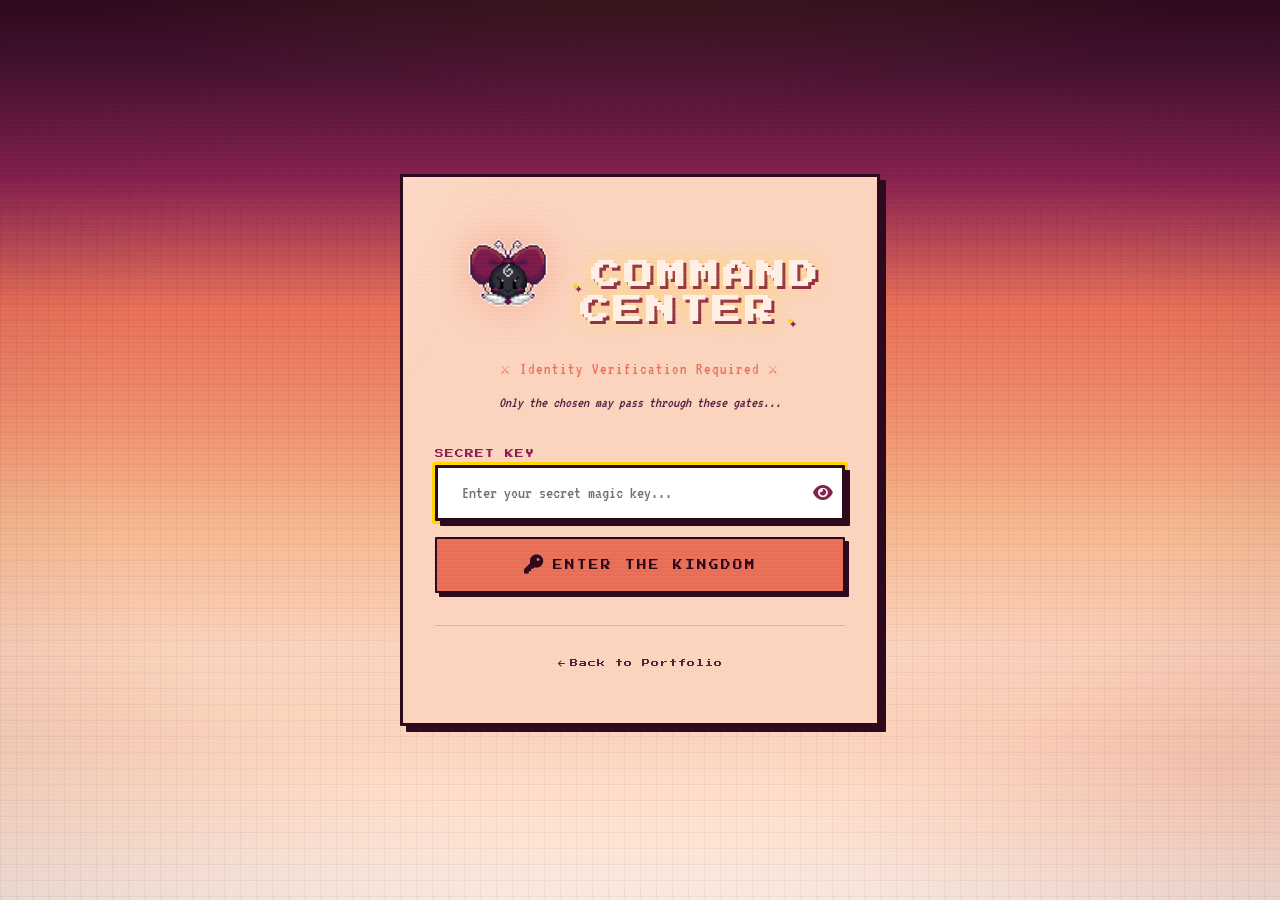
==== commit 191067f2: "fix: preview gallery art at index page" ====
--- a/admin-login.html
+++ b/admin-login.html
@@ -27,7 +27,7 @@
     <!-- Preloader -->
     <div class="preloader" id="preloader">
       <div class="preloader-spinner"></div>
-      <span class="preloader-text">LOADING...</span>
+      <span class="preloader-text">LOADING<span class="dots"></span></span>
     </div>
 
     <!-- Background -->
--- a/css/style.css
+++ b/css/style.css
@@ -316,7 +316,7 @@
   z-index: 500;
   height: var(--nav-height);
   background: var(--clr-dark-plum);
-  border-bottom: 4px solid var(--clr-warm-crimson);
+  border-bottom: 1px solid var(--clr-warm-crimson);
   box-shadow: 0 4px 0 rgba(45, 10, 30, 0.6);
 }
 
@@ -351,7 +351,7 @@
 }
 
 .nav-brand-icon {
-  font-size: 1.2rem;
+  font-size: 1rem;
   line-height: 1;
 }
 
@@ -415,7 +415,7 @@
   color: var(--clr-dark-plum);
   background: var(--clr-coral);
   border-color: var(--clr-light-peach);
-  box-shadow: inset 0 -2px 0 rgba(0,0,0,0.2);
+  box-shadow: inset 0 -2px 0 rgba(0, 0, 0, 0.2);
 }
 
 .nav-hamburger {
@@ -499,63 +499,6 @@
     border-left: 3px solid var(--clr-coral);
     border-radius: 0;
     padding-left: calc(var(--space-md) - 3px);
-  }
-}
-
-/* ============================================
-   COMMISSION STATUS BADGE
-   ============================================ */
-.commission-status-area {
-  display: flex;
-  justify-content: center;
-  margin: var(--space-sm) 0 var(--space-md);
-}
-
-.commission-status-badge {
-  display: inline-flex;
-  align-items: center;
-  gap: var(--space-xs);
-  padding: var(--space-xs) var(--space-md);
-  border-radius: var(--radius-xs);
-  font-family: var(--font-pixel);
-  font-size: 0.5rem;
-  letter-spacing: 2px;
-  border: 2px solid currentColor;
-  text-transform: uppercase;
-}
-
-.commission-status-badge::before {
-  content: "";
-  width: 6px;
-  height: 6px;
-  border-radius: 50%;
-  background: currentColor;
-  flex-shrink: 0;
-}
-
-.status-open {
-  color: #4ade80;
-  background: rgba(74, 222, 128, 0.08);
-  animation: statusPulse 2.5s ease-in-out infinite;
-}
-
-.status-closed {
-  color: var(--clr-coral);
-  background: rgba(232, 114, 90, 0.08);
-}
-
-.status-waitlist {
-  color: var(--clr-gold-soft);
-  background: rgba(255, 224, 102, 0.08);
-}
-
-@keyframes statusPulse {
-  0%,
-  100% {
-    box-shadow: 0 0 6px rgba(74, 222, 128, 0.2);
-  }
-  50% {
-    box-shadow: 0 0 18px rgba(74, 222, 128, 0.5);
   }
 }
 
@@ -670,13 +613,13 @@
   flex-direction: column;
   align-items: center;
   gap: var(--space-sm);
-  margin-bottom: var(--space-lg);
+  margin-bottom: var(--space-md);
 }
 
 .mascot-container {
   position: relative;
   display: inline-block;
-  margin-bottom: var(--space-lg);
+  margin-bottom: var(--space-md);
   /* Ensure no checkerboard shows through transparent PNGs */
   isolation: isolate;
 }
@@ -684,26 +627,18 @@
 /* Scroll-driven parallax lives here so .mascot-img keyframe bounce stays independent */
 .mascot-parallax {
   display: inline-block;
-  transform: translateY(var(--scroll-y, 0px)) rotate(var(--scroll-rotate, 0deg));
   transform-origin: center center;
 }
 
 .mascot-img {
-  width: 160px;
-  height: 160px;
+  width: 240px;
+  height: 240px;
   object-fit: contain;
   image-rendering: pixelated;
-  animation: mascotBounce 3s ease-in-out infinite;
   filter: drop-shadow(0 8px 24px rgba(139, 34, 82, 0.4));
-  transition: transform var(--transition-bounce);
   /* Blend away any transparency artifacts */
   mix-blend-mode: normal;
   background: transparent;
-}
-
-.mascot-img:hover {
-  transform: scale(1.1) rotate(-5deg);
-  animation-play-state: paused;
 }
 
 @keyframes mascotBounce {
@@ -805,7 +740,7 @@
   font-family: var(--font-retro);
   font-size: clamp(1rem, 2.5vw, 1.25rem);
   color: var(--clr-light-peach);
-  max-width: 600px; /* Increased for dynamic content from GSheets */
+  max-width: 420px; /* Increased for dynamic content from GSheets */
   margin: 0 auto var(--space-xl);
   line-height: 1.2;
   text-shadow: 0 2px 8px rgba(0, 0, 0, 0.2);
@@ -1507,6 +1442,43 @@
   .cta-btn {
     min-width: 100%;
   }
+
+  .fandom-tag {
+    justify-content: start;
+    flex: 1 1 auto;
+  }
+}
+
+/* --- Gallery Preview Items (Index Page) --- */
+.gallery-preview-item {
+  display: block;
+  aspect-ratio: 1;
+  background: var(--clr-dark-plum);
+  border: 3px solid var(--retro-border);
+  border-radius: var(--radius-xs);
+  box-shadow: 4px 4px 0 rgba(45, 10, 30, 0.3);
+  position: relative;
+  overflow: hidden;
+  cursor: pointer;
+  transition: transform var(--transition-fast), box-shadow var(--transition-fast), border-color var(--transition-fast);
+}
+
+.gallery-preview-bg {
+  position: absolute;
+  inset: 0;
+  background-size: cover;
+  background-position: center;
+  transition: transform var(--transition-smooth);
+}
+
+.gallery-preview-item:hover {
+  transform: translate(-3px, -3px);
+  box-shadow: 7px 7px 0 var(--clr-coral);
+  border-color: var(--clr-warm-crimson);
+}
+
+.gallery-preview-item:hover .gallery-preview-bg {
+  transform: scale(1.1);
 }
 
 /* --- Preloader --- */
@@ -1532,36 +1504,73 @@
 }
 
 .preloader-spinner {
-  width: 40px;
-  height: 40px;
-  border: 3px solid rgba(255, 240, 230, 0.2);
-  border-top-color: var(--clr-coral);
-  border-radius: 50%;
-  animation: spin 0.8s linear infinite;
-}
-
-@keyframes spin {
-  to {
-    transform: rotate(360deg);
+  width: 160px;
+  height: 20px;
+  border: 4px solid var(--clr-dark-plum);
+  background: var(--clr-deep-maroon);
+  position: relative;
+  overflow: hidden;
+  box-shadow: 0 0 0 2px var(--clr-coral), 0 4px 12px rgba(45, 10, 30, 0.5);
+  border-radius: var(--radius-xs);
+}
+
+/* The Animated Retro Stripes */
+.preloader-spinner::before {
+  content: "";
+  position: absolute;
+  top: 0;
+  left: 0;
+  right: -30px; /* Extra width to ensure smooth repeating */
+  bottom: 0;
+  background-color: var(--clr-warm-crimson);
+  background-image: repeating-linear-gradient(
+    -45deg,
+    transparent,
+    transparent 10px,
+    var(--clr-coral) 10px,
+    var(--clr-coral) 20px
+  );
+  background-size: 28px 28px; /* 10*sqrt(2) * 2 approx */
+  animation: retroStripes 0.6s linear infinite;
+}
+
+.preloader-spinner::after {
+  display: none;
+}
+
+@keyframes retroStripes {
+  0% {
+    transform: translateX(0);
+  }
+  100% {
+    transform: translateX(-28px);
   }
 }
 
 .preloader-text {
   font-family: var(--font-pixel);
-  font-size: 0.6rem;
+  font-size: 0.7rem;
   color: var(--clr-light-peach);
-  letter-spacing: 3px;
-  animation: blink 1s ease-in-out infinite;
-}
-
-@keyframes blink {
-  0%,
-  100% {
-    opacity: 1;
-  }
-  50% {
-    opacity: 0.3;
-  }
+  letter-spacing: 4px;
+  margin-top: var(--space-xs);
+  display: flex;
+  align-items: center;
+}
+
+.preloader-text .dots::after {
+  content: "";
+  display: inline-block;
+  text-align: left;
+  width: 24px; /* Fix width so text doesn't jump */
+  animation: loadingDots 1.5s infinite steps(4, end);
+}
+
+@keyframes loadingDots {
+  0%   { content: ""; }
+  25%  { content: "."; }
+  50%  { content: ".."; }
+  75%  { content: "..."; }
+  100% { content: "..."; } /* Hold it on 3 dots briefly before resetting */
 }
 
 /* --- Tooltip --- */
@@ -2029,16 +2038,42 @@
   margin-bottom: var(--space-xl);
 }
 
+.gallery-filters-group {
+  display: flex;
+  flex-direction: column;
+  align-items: center;
+  width: 100%;
+  gap: var(--space-xs);
+  margin-bottom: var(--space-sm);
+}
+
+.gallery-filters-group:last-child {
+  margin-bottom: 0;
+}
+
+.gallery-filter-label {
+  font-family: var(--font-pixel);
+  font-size: 0.45rem;
+  color: var(--text-secondary);
+  letter-spacing: 3px;
+  text-align: center;
+  opacity: 0.8;
+}
+
 .gallery-filter-container {
   display: flex;
   flex-wrap: wrap;
   justify-content: center;
   gap: var(--space-sm);
   padding: var(--space-md);
+  width: 100%;
+  max-width: 100%;
 }
 
 .gallery-filter-btn {
   display: inline-flex;
+  flex: 0 1 auto;
+  min-width: max-content;
   align-items: center;
   gap: var(--space-xs);
   padding: var(--space-sm) var(--space-md);
--- a/css/admin.css
+++ b/css/admin.css
@@ -125,7 +125,7 @@
 .login-subtitle {
   font-family: var(--font-retro);
   font-size: 1rem;
-  color: var(--clr-gold-soft);
+  color: var(--clr-coral);
   letter-spacing: 2px;
   margin-bottom: var(--space-sm);
 }
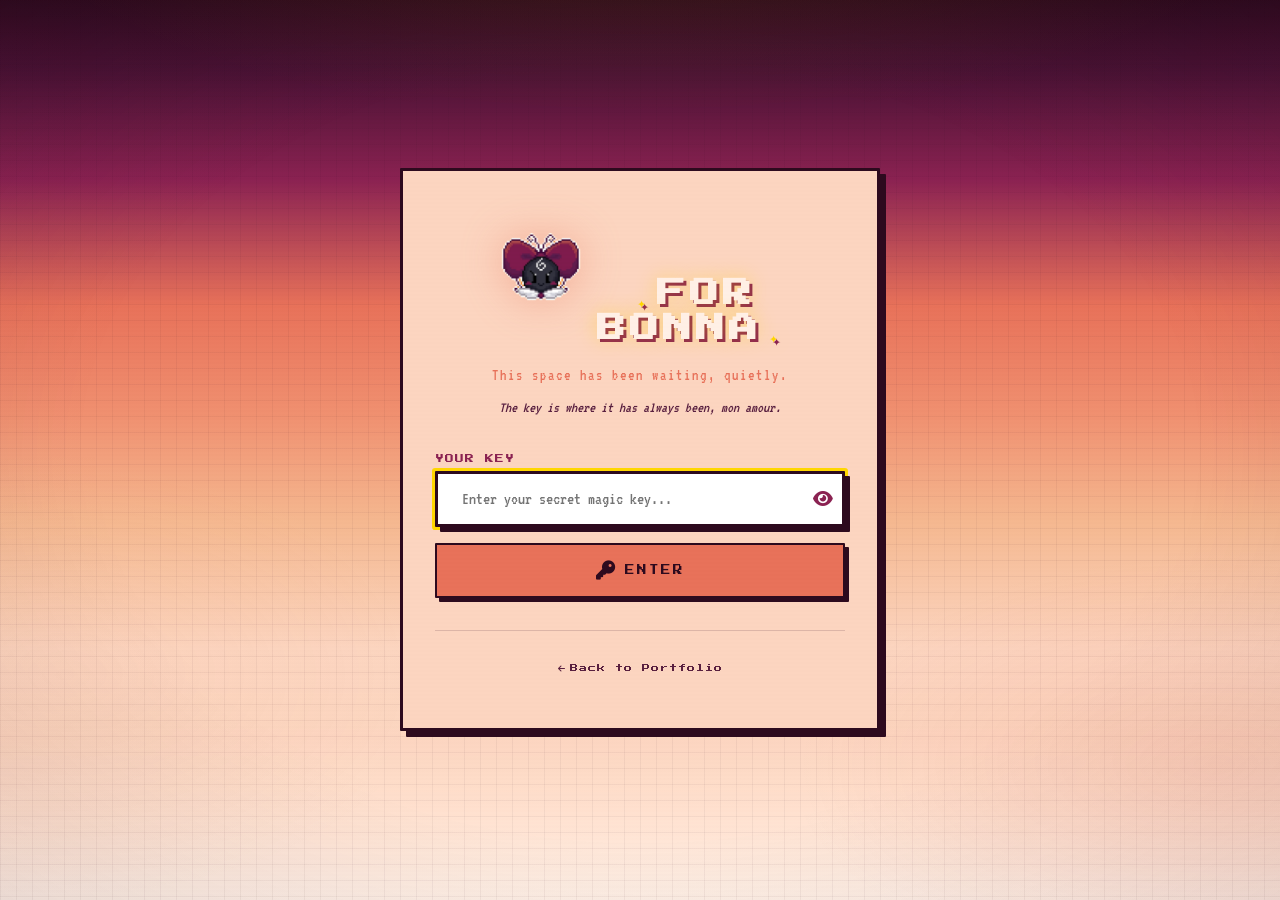
==== commit 8ad267c1: "feat: add some features (mascot, comfort corner, and some easter eggs) to be more intimate and perso" ====
--- a/admin-login.html
+++ b/admin-login.html
@@ -3,10 +3,10 @@
   <head>
     <meta charset="UTF-8" />
     <meta name="viewport" content="width=device-width, initial-scale=1.0" />
-    <title>Admin Login ✦ BONNA</title>
+    <title>For Bonna ✦ A Quiet Corner</title>
     <meta
       name="description"
-      content="Admin access portal for Bonna's portfolio command center."
+      content="A private space, made for her."
     />
     <meta name="theme-color" content="#2d0a1e" />
     <meta name="robots" content="noindex, nofollow" />
@@ -49,16 +49,16 @@
         </div>
 
         <!-- Heading -->
-        <h1 class="site-title login-title">COMMAND<br />CENTER</h1>
-        <p class="login-subtitle">⚔️ Identity Verification Required ⚔️</p>
+        <h1 class="site-title login-title">FOR<br />BONNA</h1>
+        <p class="login-subtitle" id="login-rotating-subtitle">A quiet corner of the internet, made for you.</p>
         <p class="login-flavor">
-          Only the chosen may pass through these gates...
+          The key is where it has always been, mon amour.
         </p>
 
         <!-- Login Form -->
         <form id="login-form" class="login-form" autocomplete="off">
           <div class="login-form-group">
-            <label class="admin-label" for="login-key">SECRET KEY</label>
+            <label class="admin-label" for="login-key">YOUR KEY</label>
             <div class="token-input-wrapper">
               <input
                 type="password"
@@ -95,7 +95,7 @@
             id="login-btn"
           >
             <i class="fa-solid fa-key"></i>
-            <span>ENTER THE KINGDOM</span>
+            <span>ENTER</span>
           </button>
         </form>
 
--- a/css/style.css
+++ b/css/style.css
@@ -66,19 +66,17 @@
   --glow-gold: 0 0 20px rgba(255, 215, 0, 0.22);
 
   /* Shared full-page gradient (html + .page-background) */
-  --bg-page-gradient: linear-gradient(
-    180deg,
-    var(--clr-dark-plum) 0%,
-    var(--clr-deep-maroon) 8%,
-    var(--clr-warm-crimson) 20%,
-    var(--clr-coral) 34%,
-    var(--clr-salmon) 46%,
-    var(--clr-peach) 58%,
-    var(--clr-light-peach) 72%,
-    rgba(252, 213, 192, 0.98) 82%,
-    rgba(255, 224, 206, 0.99) 90%,
-    var(--clr-cream) 100%
-  );
+  --bg-page-gradient: linear-gradient(180deg,
+      var(--clr-dark-plum) 0%,
+      var(--clr-deep-maroon) 8%,
+      var(--clr-warm-crimson) 20%,
+      var(--clr-coral) 34%,
+      var(--clr-salmon) 46%,
+      var(--clr-peach) 58%,
+      var(--clr-light-peach) 72%,
+      rgba(252, 213, 192, 0.98) 82%,
+      rgba(255, 224, 206, 0.99) 90%,
+      var(--clr-cream) 100%);
 }
 
 /* --- Reset & Base --- */
@@ -100,8 +98,13 @@
   /* Fallback canvas so tall viewports never read as “empty” behind transparent body */
   background-color: var(--clr-dark-plum);
   background-image: var(--bg-page-gradient);
-  background-attachment: fixed;
   background-size: cover;
+}
+
+@media (hover: hover) and (pointer: fine) {
+  html {
+    background-attachment: fixed;
+  }
 }
 
 body {
@@ -167,13 +170,11 @@
   width: 0%;
   z-index: 10001;
   pointer-events: none;
-  background: linear-gradient(
-    90deg,
-    var(--clr-gold) 0%,
-    var(--clr-peach) 35%,
-    var(--clr-coral) 70%,
-    var(--clr-warm-crimson) 100%
-  );
+  background: linear-gradient(90deg,
+      var(--clr-gold) 0%,
+      var(--clr-peach) 35%,
+      var(--clr-coral) 70%,
+      var(--clr-warm-crimson) 100%);
   box-shadow: 0 0 12px rgba(255, 215, 0, 0.45);
   transform-origin: left center;
   transition: width 0.08s linear;
@@ -204,15 +205,15 @@
 ::-webkit-scrollbar {
   width: 8px;
 }
+
 ::-webkit-scrollbar-track {
   background: var(--clr-light-peach);
 }
+
 ::-webkit-scrollbar-thumb {
-  background: linear-gradient(
-    to bottom,
-    var(--clr-coral),
-    var(--clr-warm-crimson)
-  );
+  background: linear-gradient(to bottom,
+      var(--clr-coral),
+      var(--clr-warm-crimson));
   border-radius: 4px;
 }
 
@@ -243,27 +244,24 @@
   inset: 0;
   pointer-events: none;
   background:
-    radial-gradient(
-      ellipse 100% 55% at 50% -15%,
+    radial-gradient(ellipse 100% 55% at 50% -15%,
       rgba(255, 215, 0, 0.11),
-      transparent 52%
-    ),
-    radial-gradient(
-      ellipse 70% 50% at 95% 85%,
+      transparent 52%),
+    radial-gradient(ellipse 70% 50% at 95% 85%,
       rgba(232, 114, 90, 0.14),
-      transparent 48%
-    ),
-    radial-gradient(
-      ellipse 65% 55% at 5% 75%,
+      transparent 48%),
+    radial-gradient(ellipse 65% 55% at 5% 75%,
       rgba(245, 184, 144, 0.1),
-      transparent 45%
-    ),
-    radial-gradient(
-      ellipse 100% 100% at 50% 50%,
+      transparent 45%),
+    radial-gradient(ellipse 100% 100% at 50% 50%,
       transparent 42%,
-      rgba(45, 10, 30, 0.2) 100%
-    );
-  animation: ambientBreath 24s ease-in-out infinite alternate;
+      rgba(45, 10, 30, 0.2) 100%);
+}
+
+@media (hover: hover) and (pointer: fine) {
+  .page-background::after {
+    animation: ambientBreath 24s ease-in-out infinite alternate;
+  }
 }
 
 @keyframes ambientBreath {
@@ -271,6 +269,7 @@
     opacity: 0.88;
     transform: scale(1) translate(0, 0);
   }
+
   100% {
     opacity: 1;
     transform: scale(1.04) translate(-0.5%, 0.6%);
@@ -280,7 +279,8 @@
 /* Parallax Background */
 .parallax-bg {
   position: fixed;
-  inset: -100px; /* Oversized to prevent edges from showing during scroll */
+  inset: -100px;
+  /* Oversized to prevent edges from showing during scroll */
   z-index: 1;
   pointer-events: none;
   overflow: hidden;
@@ -299,8 +299,7 @@
 .main-container {
   max-width: 900px;
   margin: 0 auto;
-  padding: calc(var(--nav-height) + var(--space-xl)) var(--space-md)
-    max(var(--space-3xl), 8vh);
+  padding: calc(var(--nav-height) + var(--space-xl)) var(--space-md) max(var(--space-3xl), 8vh);
   position: relative;
   z-index: 2;
 }
@@ -318,6 +317,11 @@
   background: var(--clr-dark-plum);
   border-bottom: 1px solid var(--clr-warm-crimson);
   box-shadow: 0 4px 0 rgba(45, 10, 30, 0.6);
+  transition: transform var(--transition-smooth);
+}
+
+.site-nav.nav-hidden {
+  transform: translateY(-100%);
 }
 
 .nav-inner {
@@ -448,15 +452,17 @@
 .nav-hamburger.open .hamburger-line:nth-child(1) {
   transform: rotate(45deg) translate(5px, 5px);
 }
+
 .nav-hamburger.open .hamburger-line:nth-child(2) {
   opacity: 0;
   transform: scaleX(0);
 }
+
 .nav-hamburger.open .hamburger-line:nth-child(3) {
   transform: rotate(-45deg) translate(5px, -5px);
 }
 
-@media (max-width: 480px) {
+@media (max-width: 560px) {
   .nav-hamburger {
     display: flex;
   }
@@ -495,6 +501,7 @@
   .nav-link.active::after {
     display: none;
   }
+
   .nav-link.active {
     border-left: 3px solid var(--clr-coral);
     border-radius: 0;
@@ -547,6 +554,7 @@
 .reveal {
   opacity: 0;
   transform: translateY(28px) scale(0.985);
+  will-change: transform, opacity;
   transition:
     opacity 0.75s var(--ease-out-expo),
     transform 0.75s var(--ease-out-expo);
@@ -560,9 +568,11 @@
 .reveal-delay-1 {
   transition-delay: 0.1s;
 }
+
 .reveal-delay-2 {
   transition-delay: 0.2s;
 }
+
 .reveal-delay-3 {
   transition-delay: 0.3s;
 }
@@ -579,9 +589,11 @@
   0% {
     opacity: 0.6;
   }
+
   50% {
     opacity: 1;
   }
+
   100% {
     opacity: 0.6;
   }
@@ -642,10 +654,12 @@
 }
 
 @keyframes mascotBounce {
+
   0%,
   100% {
     transform: translateY(0);
   }
+
   50% {
     transform: translateY(-12px);
   }
@@ -666,16 +680,19 @@
   left: -10px;
   animation-delay: 0s;
 }
+
 .sparkle-2 {
   top: -5px;
   right: -5px;
   animation-delay: 0.5s;
 }
+
 .sparkle-3 {
   bottom: 20px;
   left: -20px;
   animation-delay: 1s;
 }
+
 .sparkle-4 {
   bottom: 30px;
   right: -15px;
@@ -683,11 +700,13 @@
 }
 
 @keyframes sparkleFloat {
+
   0%,
   100% {
     opacity: 0.4;
     transform: scale(0.8) rotate(0deg);
   }
+
   50% {
     opacity: 1;
     transform: scale(1.2) rotate(180deg);
@@ -709,12 +728,14 @@
 }
 
 @keyframes titleGlowPulse {
+
   0%,
   100% {
     text-shadow:
       0 0 18px rgba(255, 215, 0, 0.38),
       3px 3px 0 var(--clr-warm-crimson);
   }
+
   50% {
     text-shadow:
       0 0 32px rgba(255, 215, 0, 0.55),
@@ -740,7 +761,8 @@
   font-family: var(--font-retro);
   font-size: clamp(1rem, 2.5vw, 1.25rem);
   color: var(--clr-light-peach);
-  max-width: 420px; /* Increased for dynamic content from GSheets */
+  max-width: 420px;
+  /* Increased for dynamic content from GSheets */
   margin: 0 auto var(--space-xl);
   line-height: 1.2;
   text-shadow: 0 2px 8px rgba(0, 0, 0, 0.2);
@@ -816,6 +838,18 @@
   transform: translateZ(0);
   backface-visibility: hidden;
   -webkit-font-smoothing: antialiased;
+}
+
+img {
+  max-width: 100%;
+  display: block;
+  /* Anti-copy measures */
+  -webkit-user-select: none;
+  -moz-user-select: none;
+  -ms-user-select: none;
+  user-select: none;
+  -webkit-touch-callout: none;
+  pointer-events: auto; /* Ensure they can still be clicked for lightbox */
 }
 
 /* --- CTA Buttons --- */
@@ -852,7 +886,8 @@
 
 /* Mengatur ukuran ikon di dalam tombol CTA */
 .cta-btn i {
-  font-size: 1.2rem; /* Ubah angka ini untuk memperbesar/memperkecil ikon (misal: 1.5rem atau 20px) */
+  font-size: 1.2rem;
+  /* Ubah angka ini untuk memperbesar/memperkecil ikon (misal: 1.5rem atau 20px) */
   transition: transform 0.25s var(--ease-out-expo);
 }
 
@@ -933,13 +968,11 @@
 .section-divider {
   width: 100%;
   height: 4px;
-  background: repeating-linear-gradient(
-    90deg,
-    var(--retro-border) 0px,
-    var(--retro-border) 8px,
-    transparent 8px,
-    transparent 16px
-  );
+  background: repeating-linear-gradient(90deg,
+      var(--retro-border) 0px,
+      var(--retro-border) 8px,
+      transparent 8px,
+      transparent 16px);
   background-size: 16px 100%;
   margin: var(--space-2xl) 0;
   border: none;
@@ -956,20 +989,19 @@
 /* --- Retro Card --- */
 .retro-card {
   background-color: var(--retro-bg);
-  background-image: linear-gradient(
-    118deg,
-    transparent 0%,
-    transparent 40%,
-    rgba(255, 255, 255, 0.16) 50%,
-    transparent 60%,
-    transparent 100%
-  );
+  background-image: linear-gradient(118deg,
+      transparent 0%,
+      transparent 40%,
+      rgba(255, 255, 255, 0.16) 50%,
+      transparent 60%,
+      transparent 100%);
   background-size: 280% 100%;
   background-position: 100% 0;
   border: 3px solid var(--retro-border);
   border-radius: var(--radius-xs);
   padding: var(--space-xl);
   box-shadow: 6px 6px 0px var(--retro-shadow);
+  will-change: transform, box-shadow;
   transition:
     transform 0.2s var(--ease-out-expo),
     box-shadow 0.25s ease,
@@ -1159,6 +1191,23 @@
   width: auto;
 }
 
+@media (max-width: 560px) {
+  .fandom-tag.special-tag {
+    display: none;
+  }
+}
+
+.fandom-tag.mobile-tag {
+  display: none;
+}
+
+@media (max-width: 560px) {
+  .fandom-tag.mobile-tag {
+    display: flex;
+    width: 90%;
+  }
+}
+
 .fandom-tag:hover {
   background: var(--clr-coral);
   color: var(--text-light);
@@ -1300,11 +1349,13 @@
 }
 
 @keyframes mysteryPulse {
+
   0%,
   100% {
     opacity: 0.5;
     transform: scale(1);
   }
+
   50% {
     opacity: 1;
     transform: scale(1.1);
@@ -1381,10 +1432,12 @@
 }
 
 @keyframes heartbeat {
+
   0%,
   100% {
     transform: scale(1);
   }
+
   50% {
     transform: scale(1.2);
   }
@@ -1520,17 +1573,17 @@
   position: absolute;
   top: 0;
   left: 0;
-  right: -30px; /* Extra width to ensure smooth repeating */
+  right: -30px;
+  /* Extra width to ensure smooth repeating */
   bottom: 0;
   background-color: var(--clr-warm-crimson);
-  background-image: repeating-linear-gradient(
-    -45deg,
-    transparent,
-    transparent 10px,
-    var(--clr-coral) 10px,
-    var(--clr-coral) 20px
-  );
-  background-size: 28px 28px; /* 10*sqrt(2) * 2 approx */
+  background-image: repeating-linear-gradient(-45deg,
+      transparent,
+      transparent 10px,
+      var(--clr-coral) 10px,
+      var(--clr-coral) 20px);
+  background-size: 28px 28px;
+  /* 10*sqrt(2) * 2 approx */
   animation: retroStripes 0.6s linear infinite;
 }
 
@@ -1542,6 +1595,7 @@
   0% {
     transform: translateX(0);
   }
+
   100% {
     transform: translateX(-28px);
   }
@@ -1561,16 +1615,33 @@
   content: "";
   display: inline-block;
   text-align: left;
-  width: 24px; /* Fix width so text doesn't jump */
+  width: 24px;
+  /* Fix width so text doesn't jump */
   animation: loadingDots 1.5s infinite steps(4, end);
 }
 
 @keyframes loadingDots {
-  0%   { content: ""; }
-  25%  { content: "."; }
-  50%  { content: ".."; }
-  75%  { content: "..."; }
-  100% { content: "..."; } /* Hold it on 3 dots briefly before resetting */
+  0% {
+    content: "";
+  }
+
+  25% {
+    content: ".";
+  }
+
+  50% {
+    content: "..";
+  }
+
+  75% {
+    content: "...";
+  }
+
+  100% {
+    content: "...";
+  }
+
+  /* Hold it on 3 dots briefly before resetting */
 }
 
 /* --- Tooltip --- */
@@ -1602,18 +1673,27 @@
   transform: translateX(-50%) translateY(0);
 }
 
-/* --- Cursor Trail (optional enhancement) --- */
-.cursor-sparkle {
+/* --- Cursor Trail (Text Sparkles) --- */
+.text-sparkle {
   position: fixed;
-  width: 6px;
-  height: 6px;
-  background: var(--clr-gold);
-  border-radius: 50%;
+  font-family: var(--font-pixel);
+  font-size: 0.8rem;
   pointer-events: none;
   z-index: 9998;
-  opacity: 0;
-  transition: opacity 0.3s ease;
-  box-shadow: 0 0 6px var(--clr-gold-soft);
+  animation: textSparkleFall 0.7s ease-out forwards;
+  text-shadow: 0 0 4px currentColor;
+}
+
+@keyframes textSparkleFall {
+  0% {
+    opacity: 1;
+    transform: translateY(0) scale(1) rotate(0deg);
+  }
+
+  100% {
+    opacity: 0;
+    transform: translateY(20px) scale(0.4) rotate(15deg);
+  }
 }
 
 /* --- Retro Table (for Pricing) --- */
@@ -1787,13 +1867,11 @@
   inset: 0;
   pointer-events: none;
   z-index: 9997;
-  background: linear-gradient(
-    to bottom,
-    rgba(255, 255, 255, 0),
-    rgba(255, 255, 255, 0) 50%,
-    rgba(0, 0, 0, 0.08) 50%,
-    rgba(0, 0, 0, 0.08)
-  );
+  background: linear-gradient(to bottom,
+      rgba(255, 255, 255, 0),
+      rgba(255, 255, 255, 0) 50%,
+      rgba(0, 0, 0, 0.08) 50%,
+      rgba(0, 0, 0, 0.08));
   background-size: 100% 4px;
   opacity: 0.6;
   mix-blend-mode: overlay;
@@ -1804,10 +1882,12 @@
 }
 
 @keyframes blinkCursor {
+
   0%,
   100% {
     opacity: 1;
   }
+
   50% {
     opacity: 0;
   }
@@ -1831,13 +1911,16 @@
     transform: translateY(100vh) scale(0);
     opacity: 0;
   }
+
   10% {
     opacity: 0.6;
     transform: translateY(80vh) scale(1);
   }
+
   90% {
     opacity: 0.6;
   }
+
   100% {
     transform: translateY(-10vh) scale(0);
     opacity: 0;
@@ -1919,7 +2002,8 @@
   }
 
   .reveal,
-  .reveal.visible {
+  .reveal.visible,
+  .site-nav {
     opacity: 1;
     transform: none;
     transition: none;
@@ -1949,85 +2033,101 @@
   .mystery-text {
     animation: none;
   }
-
-  .footer-credits .heart {
-    animation: none;
-  }
-
-  .preloader-spinner {
-    animation: none;
-  }
-
-  .preloader-text {
-    animation: none;
-  }
-
-  .floating-particle {
-    animation: none;
-    opacity: 0;
-  }
-
-  .scanlines {
-    opacity: 0.15;
-  }
-
-  .typewriter-cursor {
-    animation: none;
-  }
-
-  .page-background::after {
-    animation: none;
-    opacity: 0.95;
-    transform: none;
-  }
-
-  .section-divider {
-    animation: none;
-  }
-
-  .site-title {
-    animation: none;
-    text-shadow:
-      0 0 20px rgba(255, 215, 0, 0.4),
-      3px 3px 0 var(--clr-warm-crimson);
-  }
-
-  .retro-card {
-    background-image: none;
-    background-color: var(--retro-bg);
-    transition:
-      transform 0.12s ease,
-      box-shadow 0.12s ease;
-  }
-
-  .retro-card:hover {
-    background-position: 100% 0;
-    box-shadow: 8px 8px 0 var(--retro-shadow);
-  }
-
-  .scroll-progress {
-    transition: none;
-  }
-
-  .site-nav {
-    backdrop-filter: none;
-    -webkit-backdrop-filter: none;
-  }
-
-  .nav-link,
-  .nav-brand,
-  .hamburger-line {
-    transition: none;
-  }
-
-  .status-open {
-    animation: none;
-  }
-
-  .scroll-to-top {
-    transition: none;
-  }
-}
+}
+
+/* --- Performance: Disable hover filters on touch devices to prevent lag and sticky hovers --- */
+@media (hover: none) {
+
+  .cta-btn:hover,
+  .back-home-btn:hover,
+  .social-icon:hover {
+    filter: none !important;
+    transform: none !important;
+  }
+
+  .gallery-item:hover .gallery-item-image {
+    transform: none !important;
+  }
+}
+
+.footer-credits .heart {
+  animation: none;
+}
+
+.preloader-spinner {
+  animation: none;
+}
+
+.preloader-text {
+  animation: none;
+}
+
+.floating-particle {
+  animation: none;
+  opacity: 0;
+}
+
+.scanlines {
+  opacity: 0.15;
+}
+
+.typewriter-cursor {
+  animation: none;
+}
+
+.page-background::after {
+  animation: none;
+  opacity: 0.95;
+  transform: none;
+}
+
+.section-divider {
+  animation: none;
+}
+
+.site-title {
+  animation: none;
+  text-shadow:
+    0 0 20px rgba(255, 215, 0, 0.4),
+    3px 3px 0 var(--clr-warm-crimson);
+}
+
+.retro-card {
+  background-image: none;
+  background-color: var(--retro-bg);
+  transition:
+    transform 0.12s ease,
+    box-shadow 0.12s ease;
+}
+
+.retro-card:hover {
+  background-position: 100% 0;
+  box-shadow: 8px 8px 0 var(--retro-shadow);
+}
+
+.scroll-progress {
+  transition: none;
+}
+
+.site-nav {
+  backdrop-filter: none;
+  -webkit-backdrop-filter: none;
+}
+
+.nav-link,
+.nav-brand,
+.hamburger-line {
+  transition: none;
+}
+
+.status-open {
+  animation: none;
+}
+
+.scroll-to-top {
+  transition: none;
+}
+
 
 /* ============================================
    GALLERY PAGE STYLES
@@ -2035,7 +2135,12 @@
 
 /* --- Gallery Filter Section --- */
 .gallery-filter-section {
-  margin-bottom: var(--space-xl);
+  margin-bottom: var(--space-2xl);
+  background: rgba(45, 10, 30, 0.4);
+  padding: var(--space-lg);
+  border: 3px solid var(--retro-border);
+  box-shadow: inset 0 0 20px rgba(0, 0, 0, 0.3), 6px 6px 0 var(--retro-shadow);
+  border-radius: var(--radius-xs);
 }
 
 .gallery-filters-group {
@@ -2044,7 +2149,7 @@
   align-items: center;
   width: 100%;
   gap: var(--space-xs);
-  margin-bottom: var(--space-sm);
+  margin-bottom: var(--space-md);
 }
 
 .gallery-filters-group:last-child {
@@ -2053,57 +2158,97 @@
 
 .gallery-filter-label {
   font-family: var(--font-pixel);
-  font-size: 0.45rem;
-  color: var(--text-secondary);
-  letter-spacing: 3px;
+  font-size: 0.5rem;
+  color: var(--clr-gold);
+  letter-spacing: 2px;
   text-align: center;
-  opacity: 0.8;
+  text-shadow: 2px 2px 0 rgba(0, 0, 0, 0.5);
+  margin-bottom: var(--space-xs);
 }
 
 .gallery-filter-container {
   display: flex;
   flex-wrap: wrap;
   justify-content: center;
+  text-align: center;
   gap: var(--space-sm);
-  padding: var(--space-md);
+  padding: var(--space-sm);
   width: 100%;
-  max-width: 100%;
+  position: relative;
 }
 
 .gallery-filter-btn {
   display: inline-flex;
-  flex: 0 1 auto;
-  min-width: max-content;
-  align-items: center;
-  gap: var(--space-xs);
-  padding: var(--space-sm) var(--space-md);
-  background: var(--clr-light-peach);
-  border: 2px solid var(--retro-border);
+  align-items: center;
+  gap: var(--space-sm);
+  padding: 10px 14px;
+  background: var(--clr-dark-plum);
+  border: 2px solid var(--clr-warm-crimson);
   border-radius: var(--radius-xs);
   font-family: var(--font-pixel);
-  font-size: 0.55rem;
-  color: var(--text-primary);
+  font-size: 0.5rem;
+  color: var(--clr-peach);
   cursor: pointer;
   transition: all 0.2s var(--ease-out-expo);
-  box-shadow: 3px 3px 0 var(--retro-shadow);
+  box-shadow: 3px 3px 0 rgba(0, 0, 0, 0.5);
+  text-transform: uppercase;
 }
 
 .gallery-filter-btn:hover {
-  transform: translate(1px, 1px);
-  box-shadow: 2px 2px 0 var(--retro-shadow);
-  background: var(--clr-peach);
+  transform: translateY(-2px);
+  box-shadow: 4px 4px 0 rgba(0, 0, 0, 0.5);
+  background: var(--clr-deep-maroon);
+  color: var(--clr-light-peach);
 }
 
 .gallery-filter-btn.active {
+  background: var(--clr-warm-crimson);
+  color: var(--text-light);
+  border-color: var(--clr-light-peach);
+  border-bottom-width: 2px;
+  transform: translateY(3px);
+  box-shadow: inset 2px 2px 0 rgba(0, 0, 0, 0.3), 0 0 10px rgba(232, 114, 90, 0.4);
+}
+
+.gallery-filter-btn i {
+  font-size: 0.6rem;
+}
+
+/* --- Gallery Sort Buttons --- */
+.gallery-sort-btn {
+  display: inline-flex;
+  align-items: center;
+  gap: var(--space-sm);
+  padding: 8px 12px;
+  background: var(--clr-dark-plum);
+  border: 2px solid var(--clr-coral);
+  border-radius: var(--radius-xs);
+  font-family: var(--font-pixel);
+  font-size: 0.45rem;
+  color: var(--clr-peach);
+  cursor: pointer;
+  transition: all 0.2s var(--ease-out-expo);
+  box-shadow: 2px 2px 0 rgba(0, 0, 0, 0.5);
+  text-transform: uppercase;
+}
+
+.gallery-sort-btn:hover {
+  transform: translateY(-2px);
+  box-shadow: 3px 3px 0 rgba(0, 0, 0, 0.5);
+  background: var(--clr-deep-maroon);
+  color: var(--clr-light-peach);
+}
+
+.gallery-sort-btn.active {
   background: var(--clr-coral);
-  color: var(--text-light);
-  box-shadow:
-    2px 2px 0 var(--retro-shadow),
-    var(--glow-coral);
-}
-
-.gallery-filter-btn i {
-  font-size: 0.7rem;
+  color: var(--text-primary);
+  border-color: var(--clr-gold);
+  transform: translateY(2px);
+  box-shadow: inset 2px 2px 0 rgba(0, 0, 0, 0.2), 0 0 8px rgba(232, 114, 90, 0.5);
+}
+
+.gallery-sort-btn i {
+  font-size: 0.55rem;
 }
 
 /* --- Gallery Grid --- */
@@ -2112,59 +2257,76 @@
 }
 
 .gallery-grid {
-  display: grid;
-  grid-template-columns: repeat(3, 1fr);
-  gap: var(--space-md);
+  column-count: 2;
+  column-gap: var(--space-xl);
   margin-bottom: var(--space-xl);
 }
 
+@media (min-width: 900px) {
+  .gallery-grid {
+    column-count: 3;
+  }
+}
+
 .gallery-item {
+  display: inline-block;
+  width: 100%;
+  margin-bottom: var(--space-md);
+  break-inside: avoid;
   position: relative;
-  aspect-ratio: 1;
+  background: var(--clr-cream);
+  padding: var(--space-sm);
+  padding-bottom: var(--space-xl);
+  border: 3px solid var(--retro-border);
+  box-shadow: 6px 6px 0 var(--retro-shadow);
+  cursor: pointer;
+  transition: transform 0.2s var(--ease-out-expo), box-shadow 0.2s ease;
+}
+
+.gallery-item::after {
+  content: "";
+  position: absolute;
+  bottom: 8px;
+  left: 50%;
+  transform: translateX(-50%);
+  width: 40px;
+  height: 4px;
+  background: rgba(45, 10, 30, 0.1);
+  border-radius: 2px;
+}
+
+.gallery-item:hover {
+  transform: translateY(-5px) rotate(1deg);
+  box-shadow: 10px 10px 0 var(--retro-shadow), var(--glow-gold);
+}
+
+.gallery-item-image-wrapper {
+  position: relative;
   overflow: hidden;
-  border: 3px solid var(--retro-border);
-  border-radius: var(--radius-xs);
-  box-shadow: 4px 4px 0 var(--retro-shadow);
-  cursor: pointer;
-  transition:
-    transform 0.2s var(--ease-out-expo),
-    box-shadow 0.2s ease;
   background: var(--clr-dark-plum);
-}
-
-.gallery-item:hover {
-  transform: translate(-2px, -2px);
-  box-shadow:
-    6px 6px 0 var(--retro-shadow),
-    var(--glow-gold);
+  border: 2px solid var(--retro-border);
 }
 
 .gallery-item-image {
   width: 100%;
-  height: 100%;
-  object-fit: cover;
-  transition: transform 0.4s var(--ease-out-expo);
+  height: auto;
+  display: block;
+  transition: transform 0.5s var(--ease-out-expo);
 }
 
 .gallery-item:hover .gallery-item-image {
-  transform: scale(1.08);
+  transform: scale(1.1);
 }
 
 .gallery-item-overlay {
   position: absolute;
   inset: 0;
-  background: linear-gradient(
-    to top,
-    rgba(45, 10, 30, 0.9) 0%,
-    rgba(45, 10, 30, 0.4) 40%,
-    transparent 70%
-  );
+  background: rgba(45, 10, 30, 0.4);
   opacity: 0;
   transition: opacity 0.3s ease;
   display: flex;
-  flex-direction: column;
-  justify-content: flex-end;
-  padding: var(--space-md);
+  align-items: center;
+  justify-content: center;
   pointer-events: none;
 }
 
@@ -2172,23 +2334,75 @@
   opacity: 1;
 }
 
-.gallery-item-title {
+.gallery-item-title-tag {
+  background: var(--clr-gold);
+  color: var(--text-primary);
   font-family: var(--font-pixel);
-  font-size: 0.55rem;
-  color: var(--clr-light-peach);
-  margin-bottom: var(--space-xs);
-  line-height: 1.3;
-}
-
-.gallery-item-type {
-  display: inline-block;
-  padding: 2px 8px;
-  background: var(--clr-coral);
-  color: var(--text-light);
-  font-family: var(--font-retro);
+  font-size: 0.5rem;
+  text-align: center;
+  padding: 6px 12px;
+  border: 2px solid var(--retro-border);
+  box-shadow: 2px 2px 0 var(--retro-shadow);
+  transform: rotate(-2deg);
+}
+
+/* --- Gallery Item Like Bar --- */
+.gallery-item-like-bar {
+  position: absolute;
+  bottom: 6px;
+  right: 6px;
+  display: flex;
+  align-items: center;
+  gap: 4px;
+  z-index: 2;
+  pointer-events: auto;
+}
+
+.gallery-item-like-btn {
+  width: 28px;
+  height: 28px;
+  display: flex;
+  align-items: center;
+  justify-content: center;
+  background: var(--clr-cream);
+  border: 2px solid var(--retro-border);
+  border-radius: var(--radius-xs);
+  cursor: pointer;
+  box-shadow: 2px 2px 0 var(--retro-shadow);
+  transition: all 0.15s var(--ease-out-expo);
+  color: var(--clr-warm-crimson);
   font-size: 0.75rem;
-  border-radius: 2px;
-  width: fit-content;
+  padding: 0;
+}
+
+.gallery-item-like-btn:hover {
+  transform: scale(1.15) translateY(-2px);
+  background: var(--clr-soft-pink);
+}
+
+.gallery-item-like-btn.liked {
+  background: var(--clr-warm-crimson);
+  color: var(--clr-gold);
+  border-color: var(--clr-gold);
+}
+
+.gallery-item-like-btn.liked i::before {
+  content: "\f004";
+  font-family: "Font Awesome 6 Free";
+  font-weight: 900;
+}
+
+.gallery-item-like-count {
+  font-family: var(--font-pixel);
+  font-size: 0.4rem;
+  color: var(--clr-cream);
+  background: var(--clr-dark-plum);
+  padding: 2px 6px;
+  border: 1px solid var(--retro-border);
+  border-radius: var(--radius-xs);
+  box-shadow: 1px 1px 0 var(--retro-shadow);
+  min-width: 18px;
+  text-align: center;
 }
 
 /* --- Load More Button --- */
@@ -2197,25 +2411,7 @@
   margin-top: var(--space-xl);
 }
 
-.gallery-load-more-btn {
-  min-width: 200px;
-}
-
-.gallery-load-more-btn.loading {
-  pointer-events: none;
-  opacity: 0.7;
-}
-
-.gallery-load-more-btn.loading i {
-  animation: spin 1s linear infinite;
-}
-
-/* --- No Results --- */
-.gallery-no-results {
-  margin-top: var(--space-xl);
-}
-
-/* --- Gallery Lightbox --- */
+/* --- Gallery Lightbox (OS Window) --- */
 .gallery-lightbox {
   position: fixed;
   inset: 0;
@@ -2225,9 +2421,7 @@
   justify-content: center;
   opacity: 0;
   visibility: hidden;
-  transition:
-    opacity 0.3s ease,
-    visibility 0.3s ease;
+  transition: opacity 0.3s ease, visibility 0.3s ease;
 }
 
 .gallery-lightbox.active {
@@ -2238,198 +2432,287 @@
 .gallery-lightbox-backdrop {
   position: absolute;
   inset: 0;
-  background: rgba(45, 10, 30, 0.95);
-  backdrop-filter: blur(8px);
-}
-
-.gallery-lightbox-content {
+  background: rgba(45, 10, 30, 0.92);
+  backdrop-filter: blur(5px);
+}
+
+.gallery-lightbox-window {
   position: relative;
-  width: 90%;
-  max-width: 1000px;
-  max-height: 90vh;
+  width: 95%;
+  max-width: 1100px;
+  background: var(--retro-bg);
+  border: 4px solid var(--retro-border);
+  box-shadow: 12px 12px 0 var(--retro-shadow);
+  z-index: 1;
   display: flex;
   flex-direction: column;
-  align-items: center;
-  z-index: 1;
-}
-
-.gallery-lightbox-close {
-  position: absolute;
-  top: -50px;
-  right: 0;
-  width: 44px;
-  height: 44px;
+  animation: windowPop 0.4s var(--transition-bounce);
+}
+
+@keyframes windowPop {
+  from {
+    transform: scale(0.9) translateY(20px);
+    opacity: 0;
+  }
+
+  to {
+    transform: scale(1) translateY(0);
+    opacity: 1;
+  }
+}
+
+.gallery-window-header {
+  background: var(--clr-warm-crimson);
+  padding: 6px 12px;
+  display: flex;
+  align-items: center;
+  justify-content: space-between;
+  border-bottom: 4px solid var(--retro-border);
+}
+
+.window-title {
+  color: var(--text-light);
+  font-family: var(--font-pixel);
+  font-size: 0.6rem;
+  letter-spacing: 1px;
+}
+
+.window-controls {
+  display: flex;
+  gap: 8px;
+}
+
+.gallery-lightbox-close,
+.gallery-lightbox-nav {
+  width: 28px;
+  height: 28px;
   background: var(--clr-coral);
   border: 2px solid var(--retro-border);
-  border-radius: var(--radius-xs);
-  box-shadow: 3px 3px 0 var(--retro-shadow);
   color: var(--text-primary);
-  font-size: 1.2rem;
   cursor: pointer;
-  transition: all 0.2s var(--ease-out-expo);
+  box-shadow: 2px 2px 0 rgba(0, 0, 0, 0.3);
   display: flex;
   align-items: center;
   justify-content: center;
-}
-
-.gallery-lightbox-close:hover {
+  font-size: 0.8rem;
+  transition: all 0.1s var(--ease-out-expo);
+}
+
+.gallery-lightbox-close:active,
+.gallery-lightbox-nav:active {
   transform: translate(1px, 1px);
-  box-shadow:
-    2px 2px 0 var(--retro-shadow),
-    var(--glow-coral);
-}
-
-.gallery-lightbox-nav {
+  box-shadow: none;
+}
+
+.gallery-lightbox-nav:hover {
+  background: var(--clr-gold);
+}
+
+.gallery-lightbox-close {
+  background: var(--clr-warm-crimson);
+  color: var(--text-light);
+  margin-left: 4px;
+}
+
+.gallery-window-body {
+  padding: var(--space-md);
+  max-height: 85vh;
+  overflow-y: auto;
+  background-image: radial-gradient(rgba(45, 10, 30, 0.05) 1px, transparent 1px);
+  background-size: 20px 20px;
+}
+
+.gallery-window-content {
+  display: flex;
+  flex-direction: column;
+  gap: var(--space-md);
+  position: relative;
+}
+
+.gallery-window-main {
+  display: grid;
+  grid-template-columns: 1fr 300px;
+  gap: var(--space-lg);
+  width: 100%;
+}
+
+.gallery-lightbox-image-container {
+  position: relative;
+  background: #000;
+  border: 3px solid var(--retro-border);
+  box-shadow: 4px 4px 0 var(--retro-shadow);
+  display: flex;
+  align-items: center;
+  justify-content: center;
+  min-height: 400px;
+  overflow: hidden;
+}
+
+.gallery-lightbox-image {
+  max-width: 100%;
+  max-height: 75vh;
+  object-fit: contain;
+  display: block;
+  opacity: 0;
+  transition: opacity 0.4s ease;
+}
+
+.gallery-lightbox-image.loaded {
+  opacity: 1;
+}
+
+.gallery-lightbox-loading {
   position: absolute;
   top: 50%;
-  transform: translateY(-50%);
-  width: 50px;
-  height: 50px;
-  background: var(--clr-salmon);
+  left: 50%;
+  transform: translate(-50%, -50%);
+  z-index: 5;
+  transition: opacity 0.3s ease;
+  pointer-events: none;
+}
+
+.gallery-lightbox-image.loaded+.gallery-lightbox-loading {
+  opacity: 0;
+  visibility: hidden;
+}
+
+.gallery-lightbox-title {
+  font-family: var(--font-pixel);
+  font-size: 0.9rem;
+  color: var(--clr-warm-crimson);
+  margin-bottom: var(--space-sm);
+  line-height: 1.4;
+}
+
+.gallery-lightbox-type {
+  font-family: var(--font-pixel);
+  font-size: 0.55rem;
+  color: var(--text-light);
+  background: var(--clr-coral);
+  padding: 6px 10px;
+  border: 2px solid var(--retro-border);
+  display: inline-block;
+  width: fit-content;
+}
+
+.gallery-lightbox-desc {
+  font-family: var(--font-retro);
+  font-size: 1.2rem;
+  color: var(--text-secondary);
+  line-height: 1.5;
+}
+
+/* --- Lightbox Like Bar --- */
+.gallery-lightbox-like-bar {
+  display: flex;
+  align-items: center;
+  gap: var(--space-sm);
+  margin-top: var(--space-md);
+  padding-top: var(--space-sm);
+  border-top: 2px dashed rgba(45, 10, 30, 0.15);
+}
+
+.gallery-lightbox-like-btn {
+  display: inline-flex;
+  align-items: center;
+  justify-content: center;
+  gap: var(--space-sm);
+  padding: 8px 14px;
+  background: var(--clr-cream);
   border: 2px solid var(--retro-border);
   border-radius: var(--radius-xs);
+  font-family: var(--font-pixel);
+  font-size: 0.5rem;
+  color: var(--clr-warm-crimson);
+  cursor: pointer;
   box-shadow: 3px 3px 0 var(--retro-shadow);
-  color: var(--text-primary);
-  font-size: 1.2rem;
-  cursor: pointer;
-  transition: all 0.2s var(--ease-out-expo);
-  display: flex;
-  align-items: center;
-  justify-content: center;
-  z-index: 2;
-}
-
-.gallery-lightbox-nav:hover {
-  background: var(--clr-peach);
-  transform: translateY(-50%) scale(1.05);
-  box-shadow:
-    4px 4px 0 var(--retro-shadow),
-    var(--glow-gold);
-}
-
-.gallery-lightbox-prev {
-  left: -70px;
-}
-
-.gallery-lightbox-next {
-  right: -70px;
-}
-
-.gallery-lightbox-image-container {
-  position: relative;
-  width: 100%;
-  max-height: 70vh;
-  display: flex;
-  align-items: center;
-  justify-content: center;
-  background: var(--clr-dark-plum);
-  border: 3px solid var(--retro-border);
+  transition: all 0.15s var(--ease-out-expo);
+}
+
+.gallery-lightbox-like-btn:hover {
+  transform: translateY(-2px) scale(1.05);
+  background: var(--clr-soft-pink);
+}
+
+.gallery-lightbox-like-btn:active {
+  transform: translateY(0) scale(0.98);
+  box-shadow: 1px 1px 0 var(--retro-shadow);
+}
+
+.gallery-lightbox-like-btn.liked {
+  background: var(--clr-warm-crimson);
+  color: var(--clr-gold);
+  border-color: var(--clr-gold);
+}
+
+.gallery-lightbox-like-btn.liked i::before {
+  content: "\f004";
+  font-family: "Font Awesome 6 Free";
+  font-weight: 900;
+}
+
+.gallery-lightbox-like-count {
+  font-family: var(--font-pixel);
+  font-size: 0.55rem;
+  color: var(--clr-warm-crimson);
+  background: var(--clr-gold);
+  padding: 4px 10px;
+  border: 2px solid var(--retro-border);
   border-radius: var(--radius-xs);
-  box-shadow: 8px 8px 0 var(--retro-shadow);
-  overflow: hidden;
-}
-
-.gallery-lightbox-image {
-  max-width: 100%;
-  max-height: 70vh;
-  object-fit: contain;
-}
-
-.gallery-lightbox-loading {
-  position: absolute;
-  inset: 0;
-  display: flex;
-  align-items: center;
-  justify-content: center;
-  background: var(--clr-dark-plum);
-}
-
-.gallery-lightbox-image.loaded + .gallery-lightbox-loading {
-  display: none;
-}
-
-.gallery-lightbox-info {
-  margin-top: var(--space-lg);
-  text-align: center;
-  max-width: 600px;
-}
-
-.gallery-lightbox-title {
-  font-family: var(--font-pixel);
-  font-size: 0.7rem;
-  color: var(--clr-light-peach);
-  margin-bottom: var(--space-sm);
-}
-
-.gallery-lightbox-type {
-  display: inline-block;
-  padding: 4px 12px;
-  background: var(--clr-coral);
-  color: var(--text-light);
-  font-family: var(--font-retro);
-  font-size: 0.9rem;
-  border-radius: 2px;
-  margin-bottom: var(--space-sm);
-}
-
-.gallery-lightbox-desc {
-  font-family: var(--font-retro);
-  font-size: 1.1rem;
-  color: var(--clr-peach);
-  line-height: 1.5;
+  box-shadow: 2px 2px 0 var(--retro-shadow);
 }
 
 /* --- Gallery Responsive --- */
-@media (max-width: 768px) {
+@media (max-width: 900px) {
+  .gallery-item {
+    margin-bottom: var(--space-xl)
+  }
+
+  .gallery-window-main {
+    grid-template-columns: 1fr;
+    gap: var(--space-md);
+  }
+
+  .gallery-lightbox-image {
+    max-height: 50vh;
+  }
+
+  .gallery-lightbox-info {
+    text-align: center;
+    align-items: center;
+  }
+}
+
+@media (max-width: 600px) {
   .gallery-grid {
-    grid-template-columns: repeat(2, 1fr);
-    gap: var(--space-sm);
-  }
-
-  .gallery-lightbox-prev {
-    left: 10px;
-  }
-
-  .gallery-lightbox-next {
-    right: 10px;
+    column-count: 2;
+    gap: var(--space-md);
   }
 
   .gallery-lightbox-nav {
+    position: absolute;
+    bottom: -60px;
     width: 40px;
     height: 40px;
-    font-size: 1rem;
-  }
-
-  .gallery-lightbox-close {
-    top: -40px;
-    right: 10px;
-    width: 36px;
-    height: 36px;
-    font-size: 1rem;
-  }
-
-  .gallery-filter-btn {
-    font-size: 0.5rem;
-    padding: var(--space-xs) var(--space-sm);
-  }
-}
-
-@media (max-width: 480px) {
+  }
+
+  .gallery-lightbox-prev {
+    left: 20%;
+  }
+
+  .gallery-lightbox-next {
+    right: 20%;
+  }
+
+  .gallery-window-body {
+    padding-bottom: 80px;
+  }
+}
+
+@media (max-width: 450px) {
   .gallery-grid {
-    grid-template-columns: 1fr;
-  }
-
-  .gallery-item-overlay {
-    opacity: 1;
-    background: linear-gradient(
-      to top,
-      rgba(45, 10, 30, 0.9) 0%,
-      transparent 60%
-    );
-  }
-
-  .gallery-lightbox-info {
-    padding: 0 var(--space-md);
+    column-count: 2;
+    gap: var(--space-md);
   }
 }
 
@@ -2440,15 +2723,113 @@
 /* --- Commission Preview Section --- */
 .commission-preview-section {
   margin-bottom: var(--space-xl);
-}
-
-.commission-preview-grid {
-  display: grid;
-  grid-template-columns: repeat(auto-fit, minmax(280px, 1fr));
+  position: relative;
+}
+
+.commission-preview-tabs {
+  display: flex;
+  flex-wrap: wrap;
+  justify-content: center;
+  gap: var(--space-sm);
+  margin-bottom: var(--space-xl);
+}
+
+.commission-tab {
+  padding: 8px 16px;
+  font-family: var(--font-pixel);
+  font-size: 0.55rem;
+  background: var(--clr-light-peach);
+  border: 2px solid var(--retro-border);
+  box-shadow: 3px 3px 0 var(--retro-shadow);
+  cursor: pointer;
+  color: var(--text-primary);
+  transition: all 0.2s var(--ease-out-expo);
+  text-transform: uppercase;
+  letter-spacing: 1px;
+}
+
+.commission-tab:hover {
+  transform: translate(-1px, -1px);
+  box-shadow: 4px 4px 0 var(--retro-shadow);
+  background: var(--clr-peach);
+}
+
+.commission-tab.active {
+  background: var(--clr-coral);
+  color: var(--text-light);
+  transform: translate(1px, 1px);
+  box-shadow: 2px 2px 0 var(--retro-shadow);
+}
+
+.commission-preview-scroller-wrapper {
+  position: relative;
+  margin: 0 calc(var(--space-md) * -1);
+}
+
+.commission-preview-scroller {
+  display: flex;
   gap: var(--space-lg);
+  overflow-x: auto;
+  padding: var(--space-md) var(--space-md) var(--space-xl);
+  scroll-snap-type: x mandatory;
+  -webkit-overflow-scrolling: touch;
+  scrollbar-width: thin;
+  scrollbar-color: var(--clr-coral) transparent;
+  transition: opacity 0.3s ease;
+}
+
+.commission-preview-scroller::-webkit-scrollbar {
+  height: 8px;
+}
+
+.commission-preview-scroller::-webkit-scrollbar-track {
+  background: rgba(45, 10, 30, 0.05);
+}
+
+.commission-preview-scroller::-webkit-scrollbar-thumb {
+  background: var(--clr-coral);
+  border-radius: 3px;
+}
+
+.scroller-nav {
+  position: absolute;
+  top: 40%;
+  transform: translateY(-50%);
+  width: 40px;
+  height: 40px;
+  background: var(--clr-coral);
+  border: 2px solid var(--retro-border);
+  color: var(--text-light);
+  display: flex;
+  align-items: center;
+  justify-content: center;
+  cursor: pointer;
+  z-index: 10;
+  box-shadow: 3px 3px 0 var(--retro-shadow);
+  transition: all 0.2s var(--ease-out-expo);
+}
+
+.scroller-nav:hover {
+  background: var(--clr-warm-crimson);
+  transform: translateY(-50%) scale(1.1);
+}
+
+.scroller-nav:active {
+  transform: translateY(-50%) scale(0.95);
+  box-shadow: 1px 1px 0 var(--retro-shadow);
+}
+
+.scroller-prev {
+  left: 10px;
+}
+
+.scroller-next {
+  right: 10px;
 }
 
 .commission-preview-card {
+  flex: 0 0 300px;
+  scroll-snap-align: center;
   background: var(--retro-bg);
   border: 3px solid var(--retro-border);
   border-radius: var(--radius-xs);
@@ -2456,7 +2837,8 @@
   overflow: hidden;
   transition:
     transform 0.2s var(--ease-out-expo),
-    box-shadow 0.2s ease;
+    box-shadow 0.2s ease,
+    opacity 0.3s ease;
   cursor: pointer;
 }
 
@@ -2492,11 +2874,9 @@
   display: flex;
   align-items: center;
   justify-content: center;
-  background: linear-gradient(
-    135deg,
-    var(--clr-salmon) 0%,
-    var(--clr-coral) 100%
-  );
+  background: linear-gradient(135deg,
+      var(--clr-salmon) 0%,
+      var(--clr-coral) 100%);
   font-family: var(--font-pixel);
   font-size: 0.6rem;
   color: var(--text-light);
@@ -2506,6 +2886,16 @@
 
 .commission-preview-info {
   padding: var(--space-md);
+}
+
+.commission-preview-category {
+  display: inline-block;
+  font-family: var(--font-pixel);
+  font-size: 0.45rem;
+  color: var(--text-muted);
+  letter-spacing: 1px;
+  text-transform: uppercase;
+  margin-bottom: 2px;
 }
 
 .commission-preview-type {
@@ -2534,22 +2924,26 @@
 
 /* --- Commission Preview Responsive --- */
 @media (max-width: 768px) {
-  .commission-preview-grid {
-    grid-template-columns: repeat(2, 1fr);
+  .commission-preview-scroller {
     gap: var(--space-md);
   }
 
   .commission-preview-card {
+    flex: 0 0 260px;
     box-shadow: 4px 4px 0 var(--retro-shadow);
   }
 
   .commission-preview-card:hover {
     box-shadow: 5px 5px 0 var(--retro-shadow);
   }
+
+  .scroller-nav {
+    display: none;
+  }
 }
 
 @media (max-width: 480px) {
-  .commission-preview-grid {
-    grid-template-columns: 1fr;
-  }
-}
+  .commission-preview-card {
+    flex: 0 0 85vw;
+  }
+}
--- a/css/admin.css
+++ b/css/admin.css
@@ -23,23 +23,29 @@
 .admin-header {
   margin-bottom: var(--space-2xl);
   padding: var(--space-xl) 0;
+  border-bottom: 2px dashed rgba(255, 184, 114, 0.2);
 }
 
 .admin-header-inner {
   display: flex;
-  align-items: flex-start;
-  justify-content: space-between;
-  gap: var(--space-lg);
-  flex-wrap: wrap;
+  flex-direction: column;
+  align-items: center;
+  justify-content: center;
+  text-align: center;
+  position: relative;
+  width: 100%;
+  min-height: 100px; /* Prevent layout jump */
 }
 
 .admin-header-inner > div {
-  text-align: left;
+  text-align: center;
 }
 
 .admin-header .site-title {
-  font-size: clamp(1.5rem, 4vw, 2rem);
-  margin-bottom: var(--space-md);
+  font-size: clamp(1.5rem, 6vw, 2.5rem);
+  margin-bottom: var(--space-sm);
+  color: var(--clr-peach);
+  text-shadow: 0 0 15px rgba(255, 184, 114, 0.4);
 }
 
 .admin-subtitle {
@@ -51,10 +57,13 @@
 
 /* --- Logout Button --- */
 .admin-logout-btn {
+  position: absolute;
+  top: -10px;
+  right: 0;
   display: inline-flex;
   align-items: center;
   gap: var(--space-xs);
-  padding: var(--space-xs) var(--space-md);
+  padding: 8px 12px;
   background: transparent;
   border: 2px solid var(--clr-coral);
   border-radius: var(--radius-xs);
@@ -66,7 +75,6 @@
   transition: all 0.2s ease;
   box-shadow: 2px 2px 0 var(--retro-shadow);
   white-space: nowrap;
-  margin-top: var(--space-sm);
 }
 
 .admin-logout-btn:hover {
@@ -262,10 +270,16 @@
 }
 
 /* Responsive adjustments */
-@media (max-width: 480px) {
+@media (max-width: 987px) {
   .admin-header-inner {
-    flex-direction: column;
-    align-items: flex-start;
+    align-items: center;
+  }
+
+  .admin-logout-btn {
+    position: relative;
+    margin-top: var(--space-md);
+    top: auto;
+    right: auto;
   }
 
   .login-card {
@@ -369,12 +383,12 @@
 }
 
 .admin-card-body {
-  padding: var(--space-xl);
+  padding: var(--space-lg);
 }
 
 /* --- Form Styles --- */
 .admin-form-group {
-  margin-bottom: var(--space-lg);
+  margin-bottom: var(--space-sm);
 }
 
 .admin-label {
@@ -483,28 +497,64 @@
 
 /* --- Live Preview Panel --- */
 .preview-panel {
-  background: var(--clr-dark-plum);
-  border: 2px solid var(--clr-gold);
+  background: linear-gradient(135deg, var(--clr-dark-plum), var(--clr-deep-maroon));
+  border: 3px solid var(--clr-gold);
   border-radius: var(--radius-xs);
   padding: var(--space-lg);
   margin-top: var(--space-lg);
+  box-shadow: 0 0 30px rgba(255, 215, 0, 0.15);
+  position: relative;
+  overflow: hidden;
+}
+
+.preview-panel::before {
+  content: "";
+  position: absolute;
+  top: -50%;
+  left: -50%;
+  width: 200%;
+  height: 200%;
+  background: radial-gradient(circle, rgba(255, 215, 0, 0.08) 0%, transparent 70%);
+  animation: previewGlow 8s ease-in-out infinite;
+}
+
+@keyframes previewGlow {
+  0%, 100% {
+    transform: translate(0, 0) scale(1);
+  }
+  50% {
+    transform: translate(-10%, 10%) scale(1.1);
+  }
 }
 
 .preview-panel-title {
   font-family: var(--font-pixel);
-  font-size: 0.6rem;
+  font-size: 0.65rem;
   color: var(--clr-gold);
   text-align: center;
   margin-bottom: var(--space-md);
-  letter-spacing: 2px;
+  letter-spacing: 3px;
+  text-transform: uppercase;
+  position: relative;
+  z-index: 1;
+}
+
+.preview-panel-title::before,
+.preview-panel-title::after {
+  content: "✦";
+  margin: 0 var(--space-sm);
+  color: var(--clr-salmon);
 }
 
 .preview-content {
   background: var(--retro-bg);
-  border: 2px solid var(--retro-border);
+  border: 3px solid var(--retro-border);
   border-radius: var(--radius-xs);
   padding: var(--space-md);
   min-height: 150px;
+  box-shadow: 4px 4px 0 var(--retro-shadow);
+  position: relative;
+  z-index: 1;
 }
 
 /* --- Profile Preview --- */
@@ -553,19 +603,21 @@
 .gallery-preview-card,
 .commission-preview-card {
   background: white;
-  border: 2px solid var(--retro-border);
+  border: 3px solid var(--retro-border);
   border-radius: var(--radius-xs);
   overflow: hidden;
+  box-shadow: 4px 4px 0 var(--retro-shadow);
 }
 
 .gallery-preview-image,
 .commission-preview-image {
   aspect-ratio: 1;
-  background: var(--clr-dark-plum);
+  background: linear-gradient(135deg, var(--clr-dark-plum), var(--clr-deep-maroon));
   display: flex;
   align-items: center;
   justify-content: center;
   overflow: hidden;
+  border-bottom: 3px solid var(--retro-border);
 }
 
 .gallery-preview-image img,
@@ -573,6 +625,12 @@
   width: 100%;
   height: 100%;
   object-fit: cover;
+  transition: transform 0.3s var(--ease-out-expo);
+}
+
+.gallery-preview-card:hover .gallery-preview-image img,
+.commission-preview-card:hover .commission-preview-image img {
+  transform: scale(1.05);
 }
 
 .gallery-preview-placeholder,
@@ -589,33 +647,40 @@
 
 .gallery-preview-placeholder i,
 .commission-preview-placeholder i {
-  font-size: 2rem;
+  font-size: 2.5rem;
+  opacity: 0.6;
 }
 
 .gallery-preview-info,
 .commission-preview-info {
-  padding: var(--space-sm);
+  padding: var(--space-md);
 }
 
 .gallery-preview-title,
 .commission-preview-title {
   font-family: var(--font-pixel);
-  font-size: 0.6rem;
+  font-size: 0.65rem;
   color: var(--clr-warm-crimson);
   margin-bottom: var(--space-xs);
+  letter-spacing: 1px;
 }
 
 .gallery-preview-type,
 .commission-preview-type {
+  display: inline-block;
+  padding: 3px 10px;
+  background: linear-gradient(135deg, var(--clr-salmon), var(--clr-coral));
+  color: white;
   font-family: var(--font-retro);
   font-size: 0.85rem;
-  color: var(--clr-coral);
+  border-radius: var(--radius-xs);
+  box-shadow: 2px 2px 0 var(--retro-shadow);
 }
 
 /* --- Editor Lists --- */
 .editor-list {
-  display: flex;
-  flex-direction: column;
+  display: grid;
+  grid-template-columns: repeat(auto-fill, minmax(160px, 1fr));
   gap: var(--space-md);
 }
 
@@ -623,7 +688,9 @@
   display: flex;
   justify-content: space-between;
   align-items: center;
-  margin-bottom: var(--space-md);
+  margin-bottom: var(--space-lg);
+  padding-bottom: var(--space-md);
+  border-bottom: 2px dashed var(--retro-border);
 }
 
 .editor-list-title {
@@ -632,222 +699,188 @@
   color: var(--clr-warm-crimson);
 }
 
-/* --- Gallery Editor Item --- */
-.gallery-editor-item {
-  display: flex;
-  align-items: center;
-  gap: var(--space-md);
-  padding: var(--space-md);
-  background: white;
-  border: 2px solid var(--retro-border);
+/* --- MEDIA POOL STYLES (Gallery & Commission) --- */
+.admin-editor-item {
+  position: relative;
+  aspect-ratio: 1;
+  background: var(--clr-dark-plum);
+  border: 3px solid var(--retro-border);
   border-radius: var(--radius-xs);
-  box-shadow: 3px 3px 0 var(--retro-shadow);
-  transition: all 0.2s var(--ease-out-expo);
-}
-
-.gallery-editor-item:hover {
-  transform: translate(-2px, -2px);
-  box-shadow: 5px 5px 0 var(--retro-shadow);
-}
-
-.gallery-editor-thumb {
-  width: 60px;
-  height: 60px;
-  border-radius: var(--radius-xs);
+  box-shadow: 4px 4px 0 var(--retro-shadow);
+  transition: transform 0.2s var(--ease-out-expo);
   overflow: hidden;
-  background: var(--clr-dark-plum);
+}
+
+.admin-editor-item:hover {
+  transform: translateY(-3px);
+  box-shadow: 6px 6px 0 var(--retro-shadow), 0 0 15px rgba(232, 114, 90, 0.3);
+}
+
+.admin-editor-thumb {
+  position: absolute;
+  top: 0;
+  left: 0;
+  width: 100%;
+  height: 100%;
   display: flex;
   align-items: center;
   justify-content: center;
-  flex-shrink: 0;
-}
-
-.gallery-editor-thumb img {
+}
+
+.admin-editor-thumb img {
   width: 100%;
   height: 100%;
   object-fit: cover;
-}
-
-.gallery-editor-thumb i {
+  transition: transform 0.3s var(--ease-out-expo);
+}
+
+.admin-editor-item:hover .admin-editor-thumb img {
+  transform: scale(1.1);
+}
+
+.admin-editor-thumb i {
   color: var(--clr-salmon);
-  font-size: 1.5rem;
-}
-
-.gallery-editor-info {
-  flex: 1;
-  min-width: 0;
-}
-
-.gallery-editor-title {
+  font-size: 3rem;
+  opacity: 0.3;
+}.admin-editor-info {
+  position: absolute;
+  bottom: 0;
+  left: 0;
+  width: 100%;
+  background: linear-gradient(to top, rgba(0,0,0,0.9) 0%, rgba(0,0,0,0.4) 70%, transparent 100%);
+  padding: 30px 10px 10px;
+  pointer-events: none; /* Let clicks pass through */
+}
+
+.admin-editor-title {
   font-family: var(--font-pixel);
   font-size: 0.6rem;
-  color: var(--text-primary);
-  margin-bottom: var(--space-xs);
+  color: white;
+  margin: 0;
   white-space: nowrap;
   overflow: hidden;
   text-overflow: ellipsis;
-}
-
-.gallery-editor-type {
-  display: inline-block;
-  padding: 2px 8px;
-  background: var(--clr-coral);
-  color: var(--text-light);
-  font-family: var(--font-retro);
-  font-size: 0.75rem;
-  border-radius: 2px;
-}
-
-.gallery-editor-actions {
-  display: flex;
-  gap: var(--space-xs);
-}
-
-.gallery-editor-btn {
-  width: 36px;
-  height: 36px;
-  background: var(--clr-light-peach);
+  letter-spacing: 1px;
+  text-shadow: 1px 1px 0 black;
+}
+
+/* Hide unneeded info for Media Pool style */
+.admin-editor-meta-container,
+.admin-editor-meta,
+.admin-editor-desc {
+  display: none !important;
+}
+
+/* Floating Action Buttons */
+.admin-editor-actions {
+  position: absolute;
+  top: 8px;
+  right: 8px;
+  display: flex;
+  gap: 5px;
+}
+
+.admin-editor-btn {
+  width: 32px;
+  height: 32px;
+  background: rgba(255, 255, 255, 0.95);
   border: 2px solid var(--retro-border);
   border-radius: var(--radius-xs);
   cursor: pointer;
   display: flex;
   align-items: center;
   justify-content: center;
-  transition: all 0.15s ease;
-}
-
-.gallery-editor-btn:hover {
-  transform: translate(1px, 1px);
-}
-
-.gallery-editor-btn.edit:hover {
-  background: var(--clr-gold);
-}
-
-.gallery-editor-btn.delete:hover {
-  background: var(--clr-coral);
-  color: white;
-}
-
-/* --- Commission Editor Item --- */
-.commission-editor-item {
-  display: flex;
-  align-items: center;
-  gap: var(--space-md);
-  padding: var(--space-md);
+  font-size: 0.8rem;
+  color: var(--text-primary);
+  transition: all 0.2s ease;
+  box-shadow: 2px 2px 0 rgba(0,0,0,0.5);
+  padding: 0;
+}
+
+.admin-editor-btn:hover {
   background: white;
-  border: 2px solid var(--retro-border);
-  border-radius: var(--radius-xs);
-  box-shadow: 3px 3px 0 var(--retro-shadow);
-}
-
-.commission-editor-image {
-  width: 80px;
-  height: 80px;
-  border-radius: var(--radius-xs);
-  overflow: hidden;
-  background: var(--clr-dark-plum);
-  display: flex;
-  align-items: center;
-  justify-content: center;
-  flex-shrink: 0;
-}
-
-.commission-editor-image img {
-  width: 100%;
-  height: 100%;
-  object-fit: cover;
-}
-
-.commission-editor-image i {
-  color: var(--clr-salmon);
-  font-size: 1.5rem;
-}
-
-.commission-editor-info {
-  flex: 1;
-}
-
-.commission-editor-type {
-  font-family: var(--font-pixel);
-  font-size: 0.65rem;
-  color: var(--clr-warm-crimson);
-  margin-bottom: var(--space-xs);
-}
-
-.commission-editor-desc {
-  font-family: var(--font-retro);
-  font-size: 0.9rem;
-  color: var(--text-secondary);
-  line-height: 1.4;
-}
-
-.commission-editor-actions {
-  flex-shrink: 0;
-}
-
-.commission-editor-btn {
-  width: 40px;
-  height: 40px;
-  background: var(--clr-gold);
-  border: 2px solid var(--retro-border);
-  border-radius: var(--radius-xs);
-  cursor: pointer;
-  display: flex;
-  align-items: center;
-  justify-content: center;
-  transition: all 0.15s ease;
-}
-
-.commission-editor-btn:hover {
-  background: var(--clr-peach);
-  transform: translate(1px, 1px);
+  transform: translate(-1px, -1px);
+  box-shadow: 3px 3px 0 rgba(0,0,0,0.6);
+}
+
+.admin-editor-btn.edit {
+  color: var(--clr-gold);
+}
+
+.admin-editor-btn.delete {
+  color: var(--clr-coral);
+}
+
+.admin-editor-btn span {
+  display: none; /* Hide the text label we added earlier */
 }
 
 /* --- Empty State --- */
 .empty-state {
   text-align: center;
   padding: var(--space-3xl) var(--space-xl);
-  color: var(--text-secondary);
+  background: linear-gradient(135deg, rgba(255, 215, 0, 0.1), rgba(232, 114, 90, 0.05));
+  border: 2px dashed var(--retro-border);
+  border-radius: var(--radius-xs);
 }
 
 .empty-state i {
-  font-size: 3rem;
+  font-size: 4rem;
   color: var(--clr-salmon);
   margin-bottom: var(--space-md);
-  opacity: 0.5;
+  opacity: 0.6;
+  display: inline-block;
+  animation: emptyStateFloat 3s ease-in-out infinite;
+}
+
+@keyframes emptyStateFloat {
+  0%, 100% {
+    transform: translateY(0);
+  }
+  50% {
+    transform: translateY(-10px);
+  }
 }
 
 .empty-state p {
   font-family: var(--font-retro);
-  font-size: 1.1rem;
+  font-size: 1.2rem;
+  color: var(--text-secondary);
+  margin-bottom: var(--space-md);
 }
 
 /* --- Add Button --- */
 .add-btn {
   display: inline-flex;
   align-items: center;
-  gap: var(--space-xs);
-  padding: var(--space-sm) var(--space-md);
-  background: var(--clr-coral);
-  color: var(--text-light);
+  gap: var(--space-sm);
+  padding: var(--space-md) var(--space-lg);
+  background: linear-gradient(135deg, var(--clr-coral), var(--clr-salmon));
+  color: white;
   border: 2px solid var(--retro-border);
   border-radius: var(--radius-xs);
   font-family: var(--font-pixel);
-  font-size: 0.6rem;
+  font-size: 0.55rem;
+  letter-spacing: 1px;
   cursor: pointer;
-  transition: all 0.2s var(--ease-out-expo);
-  box-shadow: 3px 3px 0 var(--retro-shadow);
+  transition: all 0.25s var(--ease-out-expo);
+  box-shadow: 4px 4px 0 var(--retro-shadow);
+  text-transform: uppercase;
 }
 
 .add-btn:hover {
-  background: var(--clr-salmon);
-  transform: translate(1px, 1px);
-  box-shadow: 2px 2px 0 var(--retro-shadow);
+  background: linear-gradient(135deg, var(--clr-salmon), var(--clr-peach));
+  transform: translate(-2px, -2px);
+  box-shadow: 6px 6px 0 var(--retro-shadow), 0 0 20px rgba(232, 114, 90, 0.3);
+}
+
+.add-btn:hover i {
+  transform: rotate(90deg) scale(1.1);
 }
 
 .add-btn i {
-  font-size: 0.9rem;
+  font-size: 1rem;
+  transition: transform 0.3s var(--ease-out-expo);
 }
 
 /* --- Modal Styles --- */
@@ -889,6 +922,8 @@
   animation: modalSlideIn 0.3s var(--ease-out-expo);
 }
 
+
+
 @keyframes modalSlideIn {
   from {
     opacity: 0;
@@ -1027,17 +1062,6 @@
     padding: var(--space-lg);
   }
 
-  .gallery-editor-item,
-  .commission-editor-item {
-    flex-wrap: wrap;
-  }
-
-  .gallery-editor-thumb,
-  .commission-editor-image {
-    width: 50px;
-    height: 50px;
-  }
-
   .modal-content {
     width: 95%;
     max-height: 95vh;
@@ -1055,9 +1079,11 @@
   .split-input {
     flex-direction: column;
   }
-}
-
-@media (max-width: 480px) {
+
+
+}
+
+@media (max-width: 560px) {
   .admin-header .site-title {
     font-size: 1.3rem;
   }
@@ -1066,10 +1092,9 @@
     font-size: 1rem;
   }
 
-  .gallery-editor-actions,
-  .commission-editor-actions {
-    width: 100%;
-    justify-content: flex-end;
+  .editor-list {
+    grid-template-columns: repeat(auto-fill, minmax(130px, 1fr));
+    gap: var(--space-sm);
   }
 
   .editor-list-header {
@@ -1078,3 +1103,746 @@
     align-items: flex-start;
   }
 }
+
+/* --- Details Modal Responsive --- */
+@media (max-width: 900px) {
+  #details-modal .gallery-window-main {
+    grid-template-columns: 1fr;
+    max-height: 80vh;
+    overflow-y: auto;
+  }
+
+  #details-modal .gallery-lightbox-image-container {
+    min-height: 250px;
+    max-height: 40vh;
+  }
+
+  #details-modal .gallery-lightbox-info {
+    height: auto !important;
+    padding: var(--space-md);
+  }
+
+  #details-modal .gallery-window-body {
+    padding: var(--space-xs);
+  }
+}
+
+@media (max-width: 480px) {
+  #details-modal .gallery-window-header {
+    padding: 4px 8px;
+  }
+
+  #details-modal .window-title {
+    font-size: 0.5rem;
+  }
+
+  #details-modal .gallery-lightbox-nav,
+  #details-modal .gallery-lightbox-close {
+    width: 24px;
+    height: 24px;
+    font-size: 0.7rem;
+  }
+}
+
+/* ============================================
+   EASTER EGGS & SPECIAL EFFECTS
+   ============================================ */
+
+/* Heart Rain */
+.heart-particle {
+  position: fixed;
+  top: -20px;
+  font-size: 24px;
+  user-select: none;
+  pointer-events: none;
+  z-index: 99999;
+  animation: fall linear forwards;
+}
+
+@keyframes fall {
+  to {
+    transform: translateY(100vh) rotate(360deg);
+  }
+}
+
+/* Hover Effect Hint */
+.admin-subtitle {
+  transition: all 0.5s ease;
+}
+
+/* Love easter egg — works on both subtitle and main title */
+.admin-subtitle.love-activated,
+#admin-main-title.love-activated {
+  color: var(--clr-coral);
+  text-shadow: 0 0 10px var(--clr-coral);
+  transform: scale(1);
+  font-size: clamp(1.2rem, 4.5vw, 1.8rem); /* Smaller to fit without overlapping */
+  cursor: default;
+}
+
+#admin-main-title {
+  cursor: default;
+  transition: color 0.5s ease, text-shadow 0.5s ease, transform 0.5s ease;
+}
+
+/* ============================================
+   PRESENCE SYSTEM — PHASE 1 STYLES
+   ============================================ */
+
+/* --- Daily Greeting --- */
+#admin-daily-greeting {
+  font-family: var(--font-retro);
+  font-size: clamp(1rem, 2.5vw, 1.3rem);
+  color: var(--clr-gold);
+  letter-spacing: 1px;
+  margin-bottom: var(--space-xs);
+  transition: opacity 0.6s ease;
+  min-height: 1.5em;
+}
+
+/* --- Together Since Counter (SYS.UPTIME) --- */
+.admin-together-since {
+  position: absolute;
+  bottom: 0;
+  right: 0;
+  font-family: var(--font-pixel);
+  font-size: 0.45rem;
+  color: var(--text-light);
+  letter-spacing: 1px;
+  opacity: 0.3;
+  margin: 0;
+  pointer-events: none;
+}
+
+/* --- The First Time Overlay --- */
+/* A single, unrepeatable moment. Centered. Silent. */
+#first-time-overlay {
+  position: fixed;
+  inset: 0;
+  z-index: 999999;
+  display: flex;
+  align-items: center;
+  justify-content: center;
+  background: rgba(45, 10, 30, 0.97);
+  backdrop-filter: blur(6px);
+  opacity: 1;
+  transition: opacity 1.2s ease;
+  pointer-events: none;
+}
+
+#first-time-overlay.first-time-fade {
+  opacity: 0;
+}
+
+.first-time-text {
+  font-family: var(--font-retro);
+  font-size: clamp(1.4rem, 4vw, 2.2rem);
+  color: var(--clr-light-peach);
+  text-align: center;
+  letter-spacing: 1px;
+  line-height: 1.5;
+  padding: 0 var(--space-xl);
+  /* Gentle fade-in over 1.5s so she has time to read it */
+  animation: firstTimeAppear 1.5s ease forwards;
+}
+
+@keyframes firstTimeAppear {
+  from {
+    opacity: 0;
+    transform: translateY(8px);
+  }
+  to {
+    opacity: 1;
+    transform: translateY(0);
+  }
+}
+
+/* --- Login Page — Rotating Subtitle --- */
+#login-rotating-subtitle {
+  /* Each load shows a different line; the transition makes it feel intentional */
+  animation: subtitleSettle 0.8s ease forwards;
+}
+
+@keyframes subtitleSettle {
+  from {
+    opacity: 0;
+    transform: translateY(4px);
+  }
+  to {
+    opacity: 1;
+    transform: translateY(0);
+  }
+}
+
+/* Reduced motion — respect her system preference */
+@media (prefers-reduced-motion: reduce) {
+  #first-time-overlay,
+  .first-time-text,
+  #login-rotating-subtitle,
+  #admin-daily-greeting,
+  .admin-together-since {
+    animation: none;
+    transition: none;
+  }
+}
+
+/* ============================================
+   PHASE 2 — WORKING COMPANION
+   ============================================ */
+
+/* --- Mascot System (fixed, bottom-left) --- */
+.mascot-system {
+  position: fixed;
+  bottom: 28px;
+  left: 28px;
+  z-index: 5000;
+  display: flex;
+  flex-direction: column;
+  align-items: center;
+  gap: 6px;
+  pointer-events: none; /* container is transparent; button is interactive */
+}
+
+.mascot-btn {
+  pointer-events: all;
+  background: none;
+  border: none;
+  cursor: pointer;
+  padding: 0;
+  width: 86px;
+  height: 86px;
+  border-radius: 50%;
+  display: flex;
+  align-items: center;
+  justify-content: center;
+  transition: transform 0.3s var(--ease-out-expo);
+  -webkit-user-select: none;
+  user-select: none;
+}
+
+.mascot-btn:hover { transform: scale(1.08); }
+.mascot-btn:focus-visible {
+  outline: 2px solid var(--clr-gold);
+  outline-offset: 4px;
+}
+
+.mascot-img {
+  width: 86px;
+  height: auto;
+  display: block;
+  filter: drop-shadow(0 2px 8px rgba(45, 10, 30, 0.35));
+  transition: transform 0.3s var(--ease-out-expo), filter 0.3s ease;
+}
+
+/* Mood states — CSS only, no extra images */
+.mascot-img.mascot-attentive {
+  animation: mascotAttentiveBreathe 3s ease-in-out infinite;
+  filter: drop-shadow(0 4px 12px rgba(255, 215, 0, 0.4));
+}
+@keyframes mascotAttentiveBreathe {
+  0%, 100% { transform: scale(1.04) rotate(-4deg) translateY(0); }
+  50%      { transform: scale(1.04) rotate(-4deg) translateY(-3px); }
+}
+
+.mascot-img.mascot-happy {
+  animation: mascotBounce 0.6s var(--ease-out-expo) forwards, mascotBreathe 4s 0.6s ease-in-out infinite;
+  filter: drop-shadow(0 4px 14px rgba(232, 114, 90, 0.5));
+}
+.mascot-img.mascot-still {
+  opacity: 0.7;
+  filter: saturate(0.5) drop-shadow(0 2px 6px rgba(0,0,0,0.2));
+}
+.mascot-img.mascot-drowsy {
+  animation: mascotDrowsyBreathe 5s ease-in-out infinite;
+  opacity: 0.75;
+  filter: drop-shadow(0 2px 6px rgba(0,0,0,0.2));
+}
+@keyframes mascotDrowsyBreathe {
+  0%, 100% { transform: rotate(6deg) scale(0.95) translateY(0); }
+  50%      { transform: rotate(6deg) scale(0.95) translateY(-2px); }
+}
+.mascot-img.mascot-midnight {
+  filter: drop-shadow(0 0 14px rgba(126, 200, 227, 0.5)) brightness(0.85) hue-rotate(200deg);
+  animation: mascotPulse 4s ease-in-out infinite;
+}
+.mascot-img.mascot-wave {
+  animation: mascotWave 0.8s var(--ease-out-expo) forwards;
+}
+.mascot-img.mascot-startled {
+  animation: mascotStartled 0.9s ease forwards;
+}
+
+@keyframes mascotBounce {
+  0%   { transform: translateY(0) scale(1); }
+  35%  { transform: translateY(-14px) scale(1.06); }
+  60%  { transform: translateY(-4px) scale(0.98); }
+  80%  { transform: translateY(-8px) scale(1.02); }
+  100% { transform: translateY(0) scale(1); }
+}
+@keyframes mascotWave {
+  0%   { transform: rotate(0deg) scale(1); }
+  25%  { transform: rotate(-10deg) scale(1.05); }
+  50%  { transform: rotate(8deg) scale(1.05); }
+  75%  { transform: rotate(-5deg) scale(1.02); }
+  100% { transform: rotate(0deg) scale(1); }
+}
+@keyframes mascotStartled {
+  0%   { transform: scale(1) rotate(0deg); }
+  20%  { transform: scale(0.88) rotate(-8deg); }
+  50%  { transform: scale(1.1) rotate(5deg); }
+  80%  { transform: scale(0.97) rotate(-2deg); }
+  100% { transform: scale(1) rotate(0deg); }
+}
+@keyframes mascotPulse {
+  0%, 100% { opacity: 0.75; }
+  50%       { opacity: 1; }
+}
+
+/* --- Whisper Bubble --- */
+.mascot-whisper-bubble {
+  pointer-events: all;
+  position: absolute;
+  bottom: calc(100% + 10px);
+  left: 0;
+  width: 220px;
+  background: rgba(255, 255, 255, 0.65);
+  backdrop-filter: blur(4px);
+  color: rgba(0, 0, 0, 0.85);
+  font-family: var(--font-pixel);
+  font-size: 0.55rem;
+  line-height: 1.6;
+  padding: 14px 16px;
+  border: 1px solid rgba(0, 0, 0, 0.15);
+  border-radius: 0;
+  box-shadow: 2px 2px 0 rgba(0, 0, 0, 0.15);
+  white-space: pre-line;
+  opacity: 0;
+  transform: translateY(6px) scale(0.97);
+  transition: opacity 0.4s ease, transform 0.4s var(--ease-out-expo);
+  pointer-events: none;
+  cursor: pointer;
+}
+.mascot-whisper-bubble.visible {
+  opacity: 1;
+  transform: translateY(0) scale(1);
+  pointer-events: all;
+}
+/* Bubble tail - Pixel Staircase */
+.mascot-whisper-bubble::before {
+  content: '';
+  position: absolute;
+  bottom: -3px; /* Hang below the 1px border */
+  left: 18px;
+  width: 6px;
+  height: 2px;
+  background: rgba(255, 255, 255, 0.65);
+  border-left: 1px solid rgba(0, 0, 0, 0.15);
+  border-right: 1px solid rgba(0, 0, 0, 0.15);
+  border-bottom: 1px solid rgba(0, 0, 0, 0.15);
+}
+.mascot-whisper-bubble::after {
+  content: '';
+  position: absolute;
+  bottom: -5px; /* Second step */
+  left: 20px;
+  width: 2px;
+  height: 2px;
+  background: rgba(255, 255, 255, 0.65);
+  border-left: 1px solid rgba(0, 0, 0, 0.15);
+  border-right: 1px solid rgba(0, 0, 0, 0.15);
+  border-bottom: 1px solid rgba(0, 0, 0, 0.15);
+  box-shadow: 2px 2px 0 rgba(0, 0, 0, 0.15); /* Tiny shadow for the tip */
+}
+
+/* --- Words That Follow (Contextual Notes) --- */
+/* Bottom-left. Never overlaps standard toasts. */
+.presence-note-container {
+  position: fixed;
+  bottom: 100px; /* above comfort corner button */
+  left: 20px;
+  z-index: 5000;
+  display: flex;
+  flex-direction: column;
+  gap: 10px;
+  pointer-events: none;
+  max-width: 300px;
+}
+
+.presence-note {
+  background: var(--clr-dark-plum);
+  color: var(--clr-light-peach);
+  font-family: var(--font-retro);
+  font-size: 0.95rem;
+  line-height: 1.55;
+  padding: 13px 16px;
+  border: 2px solid rgba(255, 184, 114, 0.3);
+  border-radius: 8px 8px 8px 2px;
+  box-shadow: 4px 4px 0 rgba(0,0,0,0.25), 0 0 14px rgba(255, 184, 114, 0.08);
+  opacity: 0;
+  transform: translateX(-12px) rotate(-1deg);
+  transition: opacity 0.5s ease, transform 0.5s var(--ease-out-expo);
+}
+.presence-note.presence-note-in {
+  opacity: 1;
+  transform: translateX(0) rotate(0deg);
+}
+.presence-note.presence-note-out {
+  opacity: 0;
+  transform: translateX(-8px);
+  transition: opacity 0.9s ease, transform 0.9s ease;
+}
+
+/* --- Comfort Corner --- */
+.comfort-corner-system {
+  position: fixed;
+  bottom: 28px;
+  left: 28px; /* Same position as mascot */
+  width: 72px;
+  height: 72px;
+  z-index: 5001; /* Slightly above mascot */
+  pointer-events: none;
+}
+
+.comfort-btn {
+  display: none !important;
+}
+.comfort-btn:hover {
+  background: rgba(45, 10, 30, 0.92);
+  border-color: rgba(255, 184, 114, 0.5);
+  transform: scale(1.08);
+}
+.comfort-btn:focus-visible {
+  outline: 2px solid var(--clr-gold);
+  outline-offset: 3px;
+}
+.comfort-btn-active {
+  background: rgba(45, 10, 30, 0.95);
+  border-color: var(--clr-gold);
+}
+/* Soft glow when "come back tomorrow" reminder fires */
+.comfort-btn-glow {
+  animation: comfortGlow 2.5s ease-in-out infinite;
+}
+@keyframes comfortGlow {
+  0%, 100% { box-shadow: 0 0 6px rgba(255, 184, 114, 0.3); }
+  50%       { box-shadow: 0 0 16px rgba(255, 184, 114, 0.65); border-color: rgba(255, 184, 114, 0.6); }
+}
+
+.comfort-panel {
+  position: absolute;
+  bottom: calc(100% + 15px);
+  left: 0;
+  background: rgba(255, 255, 255, 0.65);
+  backdrop-filter: blur(4px);
+  border: 1px solid rgba(0, 0, 0, 0.15);
+  border-radius: 0;
+  padding: 18px 20px;
+  width: 260px; 
+  box-shadow: 2px 2px 0 rgba(0, 0, 0, 0.15);
+  /* Hidden by default */
+  opacity: 0;
+  transform: translateY(10px) scale(0.97);
+  pointer-events: none;
+  transition: opacity 0.35s ease, transform 0.35s var(--ease-out-expo);
+}
+
+.comfort-panel::before {
+  content: '';
+  position: absolute;
+  bottom: -3px;
+  left: 18px;
+  width: 6px;
+  height: 2px;
+  background: rgba(255, 255, 255, 0.65);
+  border-left: 1px solid rgba(0, 0, 0, 0.15);
+  border-right: 1px solid rgba(0, 0, 0, 0.15);
+  border-bottom: 1px solid rgba(0, 0, 0, 0.15);
+}
+
+.comfort-panel::after {
+  content: '';
+  position: absolute;
+  bottom: -5px;
+  left: 20px;
+  width: 2px;
+  height: 2px;
+  background: rgba(255, 255, 255, 0.65);
+  border-left: 1px solid rgba(0, 0, 0, 0.15);
+  border-right: 1px solid rgba(0, 0, 0, 0.15);
+  border-bottom: 1px solid rgba(0, 0, 0, 0.15);
+  box-shadow: 2px 2px 0 rgba(0, 0, 0, 0.15);
+}
+
+.comfort-panel.comfort-panel-open {
+  opacity: 1;
+  transform: translateY(0) scale(1);
+  pointer-events: all;
+}
+
+.comfort-question {
+  font-family: var(--font-pixel);
+  font-size: 0.55rem;
+  color: rgba(0, 0, 0, 0.85);
+  margin-bottom: 14px;
+  line-height: 1.6;
+}
+
+.comfort-moods {
+  display: flex;
+  flex-direction: column;
+  gap: 7px;
+}
+
+.comfort-mood-btn {
+  background: rgba(255, 255, 255, 0.5);
+  border: 1px solid rgba(0, 0, 0, 0.15);
+  border-radius: 0;
+  color: rgba(0, 0, 0, 0.85);
+  font-family: var(--font-pixel);
+  font-size: 0.55rem;
+  padding: 8px 12px;
+  text-align: left;
+  cursor: pointer;
+  transition: all 0.2s ease;
+}
+.comfort-mood-btn:hover {
+  background: rgba(255, 255, 255, 0.85);
+  border-color: rgba(0, 0, 0, 0.3);
+  transform: translateX(2px);
+}
+
+.comfort-response {
+  display: none;
+  font-family: var(--font-retro);
+  font-size: 0.95rem;
+  color: var(--clr-peach);
+  line-height: 1.6;
+  margin-top: 14px;
+  padding-top: 12px;
+  border-top: 1px dashed rgba(255, 184, 114, 0.2);
+  animation: comfortResponseIn 0.4s ease forwards;
+}
+@keyframes comfortResponseIn {
+  from { opacity: 0; transform: translateY(4px); }
+  to   { opacity: 1; transform: translateY(0); }
+}
+
+.comfort-tomorrow-btn {
+  display: none;
+  margin-top: 14px;
+  background: none;
+  border: 1px dashed rgba(0, 0, 0, 0.2);
+  border-radius: 0;
+  color: rgba(0, 0, 0, 0.5);
+  font-family: var(--font-pixel);
+  font-size: 0.5rem;
+  padding: 6px 10px;
+  cursor: pointer;
+  transition: all 0.2s ease;
+  width: 100%;
+}
+.comfort-tomorrow-btn:hover {
+  border-color: rgba(0, 0, 0, 0.4);
+  color: rgba(0, 0, 0, 0.8);
+}
+
+/* --- Mood Intervention (Tier 3) --- */
+.mood-intervention {
+  position: fixed;
+  bottom: 120px;
+  left: 28px;
+  width: 270px;
+  background: rgba(255, 255, 255, 0.7);
+  backdrop-filter: blur(6px);
+  border: 1px solid rgba(0, 0, 0, 0.12);
+  border-radius: 0;
+  padding: 18px 20px;
+  box-shadow: 2px 2px 0 rgba(0, 0, 0, 0.1);
+  z-index: 5100;
+  opacity: 0;
+  transform: translateY(12px);
+  pointer-events: none;
+  transition: opacity 0.4s ease, transform 0.4s var(--ease-out-expo);
+}
+.mood-intervention.intervention-open {
+  opacity: 1;
+  transform: translateY(0);
+  pointer-events: all;
+}
+
+.intervention-text {
+  font-family: var(--font-pixel);
+  font-size: 0.55rem;
+  color: rgba(0, 0, 0, 0.85);
+  line-height: 1.7;
+  margin-bottom: 14px;
+  min-height: 2.5em; /* Reserve space while typing */
+}
+
+.intervention-actions {
+  display: flex;
+  flex-direction: column;
+  gap: 7px;
+}
+
+.intervention-btn {
+  font-family: var(--font-pixel);
+  font-size: 0.5rem;
+  padding: 9px 12px;
+  border: 1px solid rgba(0, 0, 0, 0.18);
+  border-radius: 0;
+  cursor: pointer;
+  transition: all 0.2s ease;
+  text-align: left;
+  line-height: 1.5;
+}
+.intervention-btn-yes {
+  background: rgba(0, 0, 0, 0.06);
+  color: rgba(0, 0, 0, 0.85);
+}
+.intervention-btn-yes:hover {
+  background: rgba(0, 0, 0, 0.11);
+}
+.intervention-btn-no {
+  background: transparent;
+  color: rgba(0, 0, 0, 0.45);
+  border-color: rgba(0, 0, 0, 0.1);
+}
+.intervention-btn-no:hover {
+  color: rgba(0, 0, 0, 0.7);
+  border-color: rgba(0, 0, 0, 0.25);
+}
+
+.intervention-story {
+  flex-direction: column;
+  gap: 8px;
+}
+.intervention-textarea {
+  width: 100%;
+  min-height: 80px;
+  font-family: var(--font-pixel);
+  font-size: 0.5rem;
+  line-height: 1.7;
+  color: rgba(0, 0, 0, 0.85);
+  background: rgba(255, 255, 255, 0.5);
+  border: 1px solid rgba(0, 0, 0, 0.15);
+  border-radius: 0;
+  padding: 10px;
+  resize: vertical;
+  box-sizing: border-box;
+  transition: border-color 0.2s ease;
+}
+.intervention-textarea:focus {
+  outline: none;
+  border-color: rgba(0, 0, 0, 0.3);
+}
+.intervention-textarea::placeholder {
+  color: rgba(0, 0, 0, 0.3);
+}
+.intervention-btn-send {
+  background: rgba(0, 0, 0, 0.07);
+  color: rgba(0, 0, 0, 0.8);
+  border: 1px solid rgba(0, 0, 0, 0.18);
+  align-self: flex-end;
+  padding: 8px 14px;
+}
+.intervention-btn-send:hover {
+  background: rgba(0, 0, 0, 0.13);
+}
+
+.intervention-relief {
+  flex-direction: column;
+  gap: 10px;
+}
+.intervention-relief-text {
+  font-family: var(--font-pixel);
+  font-size: 0.5rem;
+  color: rgba(0, 0, 0, 0.7);
+  line-height: 1.6;
+}
+.intervention-relief-btns {
+  display: flex;
+  gap: 8px;
+}
+
+/* --- Breathing Guide --- */
+.breathing-guide {
+  position: fixed;
+  inset: 0;
+  display: flex;
+  flex-direction: column;
+  align-items: center;
+  justify-content: center;
+  gap: 20px;
+  background: rgba(0, 0, 0, 0.55);
+  backdrop-filter: blur(6px);
+  z-index: 9000;
+  opacity: 0;
+  pointer-events: none;
+  transition: opacity 0.6s ease;
+}
+.breathing-guide.breathing-active {
+  opacity: 1;
+  pointer-events: all;
+}
+
+.breathing-circle {
+  width: 90px;
+  height: 90px;
+  border-radius: 50%;
+  background: rgba(255, 255, 255, 0.15);
+  border: 2px solid rgba(255, 255, 255, 0.4);
+  animation: breatheInOut 6s ease-in-out infinite;
+}
+@keyframes breatheInOut {
+  0%, 100% { transform: scale(1);    opacity: 0.5; }
+  50%       { transform: scale(1.6); opacity: 1;   }
+}
+
+.breathing-text {
+  font-family: var(--font-pixel);
+  font-size: 0.6rem;
+  color: rgba(255, 255, 255, 0.8);
+  letter-spacing: 1px;
+}
+
+.breathing-close {
+  position: absolute;
+  top: 20px;
+  right: 24px;
+  background: none;
+  border: 1px solid rgba(255, 255, 255, 0.3);
+  color: rgba(255, 255, 255, 0.6);
+  font-size: 0.8rem;
+  padding: 6px 10px;
+  cursor: pointer;
+  font-family: var(--font-pixel);
+  transition: all 0.2s ease;
+  border-radius: 0;
+}
+.breathing-close:hover {
+  color: white;
+  border-color: rgba(255, 255, 255, 0.7);
+}
+
+/* --- Midnight Mode --- */
+body.midnight-mode .page-background {
+  filter: brightness(0.75) hue-rotate(220deg) saturate(0.7);
+  transition: filter 3s ease;
+}
+body.midnight-mode .admin-header {
+  border-color: rgba(126, 200, 227, 0.2);
+}
+
+/* Phase 2 reduced-motion overrides */
+@media (prefers-reduced-motion: reduce) {
+  .mascot-img,
+  .mascot-whisper-bubble,
+  .presence-note,
+  .comfort-panel,
+  .comfort-btn {
+    animation: none !important;
+    transition: opacity 0.2s ease !important;
+    transform: none !important;
+  }
+}
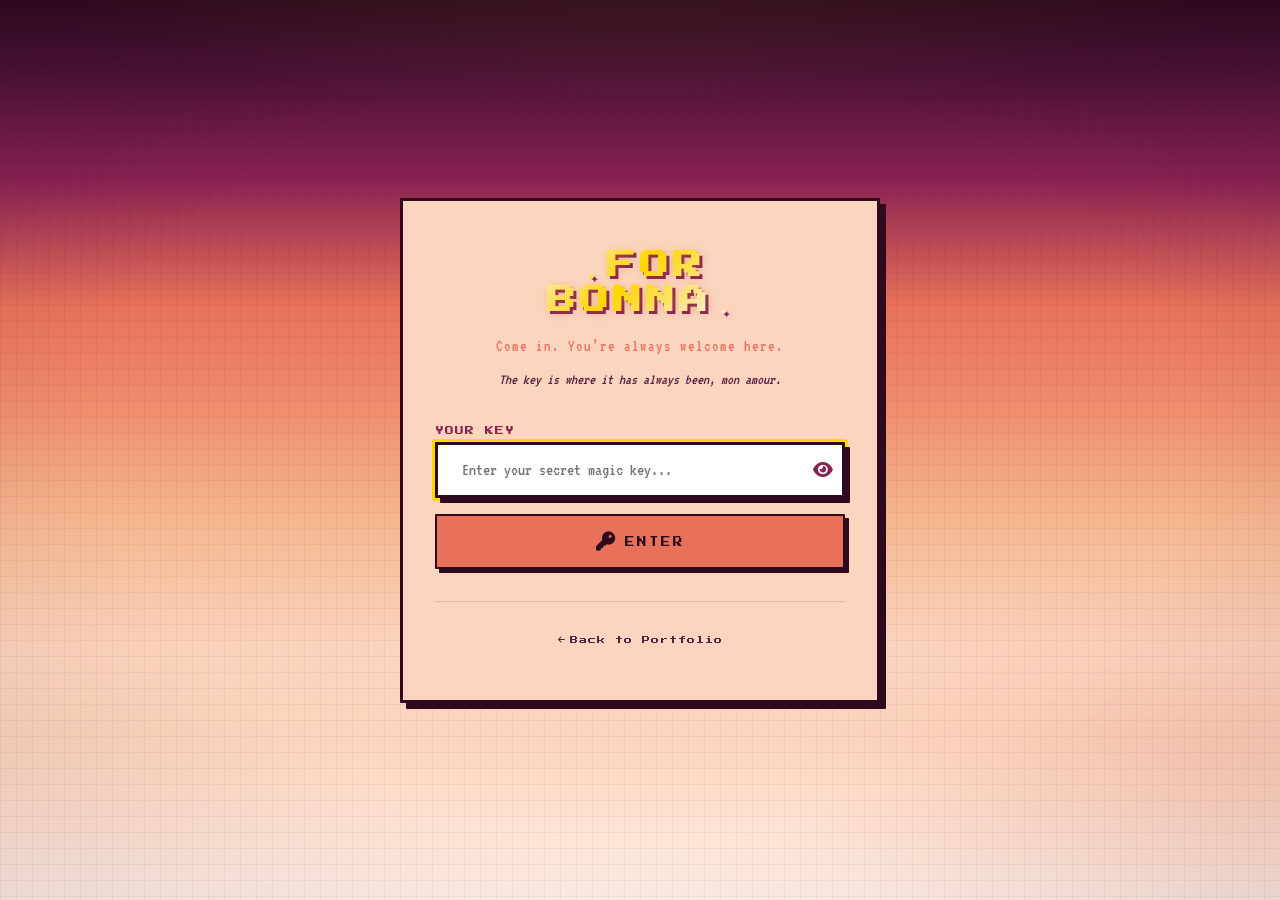
==== commit 94993b4e: "feat: expanding memories artworks preview's for public" ====
--- a/admin-login.html
+++ b/admin-login.html
@@ -38,11 +38,6 @@
       <div class="login-card retro-card">
         <!-- Mascot -->
         <div class="login-mascot-area">
-          <img
-            src="./assets/bonna.png"
-            alt="Bonna mascot"
-            class="login-mascot"
-          />
           <span class="sparkle sparkle-1"></span>
           <span class="sparkle sparkle-2"></span>
           <span class="sparkle sparkle-3"></span>
--- a/css/style.css
+++ b/css/style.css
@@ -1369,11 +1369,12 @@
 }
 
 .footer-mascot {
+  display: block;
   width: 240px;
   height: 240px;
+  margin: 0 auto var(--space-lg);
   object-fit: contain;
   image-rendering: pixelated;
-  margin-bottom: var(--space-lg);
   filter: drop-shadow(0 4px 12px rgba(45, 10, 30, 0.2));
   transition: transform var(--transition-smooth);
   background: transparent;
@@ -1502,36 +1503,139 @@
   }
 }
 
-/* --- Gallery Preview Items (Index Page) --- */
-.gallery-preview-item {
-  display: block;
-  aspect-ratio: 1;
-  background: var(--clr-dark-plum);
-  border: 3px solid var(--retro-border);
-  border-radius: var(--radius-xs);
-  box-shadow: 4px 4px 0 rgba(45, 10, 30, 0.3);
+/* --- Gallery Preview Items (Ethereal Expanding Memories) --- */
+.gallery-expand-container {
+  display: flex;
+  width: 100%;
+  height: 400px;
+  gap: var(--space-sm);
+  margin-bottom: var(--space-xl);
+  padding: var(--space-sm) 0;
+}
+
+.gallery-expand-panel {
   position: relative;
+  flex: 0.5;
+  border-radius: var(--radius-sm);
   overflow: hidden;
   cursor: pointer;
-  transition: transform var(--transition-fast), box-shadow var(--transition-fast), border-color var(--transition-fast);
-}
-
-.gallery-preview-bg {
+  transition: flex 0.6s cubic-bezier(0.25, 1, 0.5, 1), box-shadow 0.4s ease, filter 0.4s ease, border-color 0.4s ease;
+  border: 2px solid var(--retro-border);
+  box-shadow: 4px 4px 0px var(--retro-shadow);
+  text-decoration: none;
+  background: var(--clr-dark-plum);
+}
+
+.gallery-expand-panel.active {
+  flex: 3;
+  box-shadow: 0 0 20px var(--glow-coral), 4px 4px 0px var(--retro-shadow);
+  border-color: var(--clr-coral);
+}
+
+.gallery-expand-panel:not(.active) {
+  filter: grayscale(0.5) brightness(0.6);
+}
+
+.gallery-expand-panel:hover {
+  filter: grayscale(0) brightness(1);
+}
+
+.panel-bg {
   position: absolute;
   inset: 0;
   background-size: cover;
   background-position: center;
-  transition: transform var(--transition-smooth);
-}
-
-.gallery-preview-item:hover {
-  transform: translate(-3px, -3px);
-  box-shadow: 7px 7px 0 var(--clr-coral);
-  border-color: var(--clr-warm-crimson);
-}
-
-.gallery-preview-item:hover .gallery-preview-bg {
-  transform: scale(1.1);
+  transition: transform 0.6s ease;
+}
+
+.gallery-expand-panel.active .panel-bg {
+  transform: scale(1.05);
+}
+
+.panel-bg::after {
+  content: '';
+  position: absolute;
+  inset: 0;
+  background: linear-gradient(to bottom, transparent 50%, rgba(0,0,0,0.1) 50%);
+  background-size: 100% 4px;
+  pointer-events: none;
+  opacity: 0.5;
+}
+
+.panel-content {
+  position: absolute;
+  bottom: 0;
+  left: 0;
+  right: 0;
+  padding: var(--space-md);
+  background: linear-gradient(to top, rgba(15, 5, 12, 0.9) 0%, rgba(15, 5, 12, 0) 100%);
+  display: flex;
+  align-items: center;
+  gap: var(--space-md);
+  opacity: 0;
+  transform: translateY(20px);
+  transition: opacity 0.4s ease 0.2s, transform 0.4s ease 0.2s;
+}
+
+.gallery-expand-panel.active .panel-content {
+  opacity: 1;
+  transform: translateY(0);
+}
+
+.panel-icon {
+  width: 40px;
+  height: 40px;
+  background: var(--clr-coral);
+  color: var(--text-light);
+  border-radius: 50%;
+  display: flex;
+  align-items: center;
+  justify-content: center;
+  font-size: 1.2rem;
+  flex-shrink: 0;
+  border: 2px solid var(--clr-light-peach);
+  box-shadow: 0 0 10px var(--clr-coral);
+}
+
+.panel-info {
+  display: flex;
+  flex-direction: column;
+  overflow: hidden;
+  white-space: nowrap;
+}
+
+.panel-title {
+  font-family: var(--font-pixel);
+  font-size: clamp(0.7rem, 1.5vw, 1rem);
+  color: var(--text-light);
+  text-shadow: 2px 2px 0 rgba(0,0,0,0.8);
+  margin: 0;
+  text-overflow: ellipsis;
+  overflow: hidden;
+}
+
+@media (max-width: 768px) {
+  .gallery-expand-container {
+    height: 300px;
+  }
+}
+
+@media (max-width: 480px) {
+  .gallery-expand-container {
+    flex-direction: column;
+    height: 500px;
+  }
+  .gallery-expand-panel {
+    flex: 1;
+  }
+  .gallery-expand-panel.active {
+    flex: 2.5;
+  }
+  .panel-icon {
+    width: 30px;
+    height: 30px;
+    font-size: 0.9rem;
+  }
 }
 
 /* --- Preloader --- */
@@ -2947,3 +3051,74 @@
     flex: 0 0 85vw;
   }
 }
+
+/* ============================================
+   SECRET PORTAL (ADMIN GATE)
+   ============================================ */
+.secret-portal-btn {
+  position: fixed;
+  bottom: 100px;
+  left: 20px;
+  width: 44px;
+  height: 44px;
+  background: var(--clr-coral);
+  color: var(--clr-cream);
+  border-radius: 50%;
+  display: flex;
+  align-items: center;
+  justify-content: center;
+  font-size: 1.2rem;
+  z-index: 9999;
+  box-shadow: 0 0 15px rgba(232, 114, 90, 0.4);
+  opacity: 0.6;
+  transition: all 0.3s var(--transition-smooth);
+  text-decoration: none;
+}
+
+.secret-portal-btn:hover {
+  opacity: 1;
+  transform: translateY(-4px) scale(1.1);
+  box-shadow: 0 0 25px rgba(232, 114, 90, 0.8);
+  color: var(--clr-cream);
+}
+
+/* Secret Gateway Animations */
+.nav-brand.shivering {
+  animation: titleShiver 0.1s linear infinite;
+}
+
+.nav-brand.glitching {
+  animation: titleGlitch 0.2s linear infinite;
+  color: var(--clr-coral);
+}
+
+@keyframes titleShiver {
+  0% { transform: translate(0,0); }
+  25% { transform: translate(1px, -1px); }
+  50% { transform: translate(-1px, 1px); }
+  75% { transform: translate(1px, 1px); }
+  100% { transform: translate(0,0); }
+}
+
+@keyframes titleGlitch {
+  0% { clip-path: inset(10% 0 30% 0); transform: translate(-2px, 0); }
+  20% { clip-path: inset(50% 0 10% 0); transform: translate(2px, 0); }
+  40% { clip-path: inset(0 0 70% 0); transform: translate(-3px, 1px); }
+  60% { clip-path: inset(30% 0 20% 0); transform: translate(3px, -1px); }
+  80% { clip-path: inset(60% 0 5% 0); transform: translate(-1px, 0); }
+  100% { clip-path: inset(10% 0 30% 0); transform: translate(0,0); }
+}
+
+/* Particle: Pixel Heart */
+.pixel-heart {
+  position: fixed;
+  pointer-events: none;
+  z-index: 10000;
+  font-size: 14px;
+  animation: heartFloat 2s ease-out forwards;
+}
+
+@keyframes heartFloat {
+  0% { transform: translate(0, 0) scale(1) rotate(0deg); opacity: 1; }
+  100% { transform: translate(var(--tx), var(--ty)) scale(0) rotate(45deg); opacity: 0; }
+}
--- a/css/admin.css
+++ b/css/admin.css
@@ -11,6 +11,313 @@
   overflow-x: hidden;
 }
 
+/* --- Music Box Interaction (The Song Trigger) --- */
+.music-box-vignette {
+  position: fixed;
+  top: 0; left: 0; width: 100%; height: 100%;
+  background: radial-gradient(circle at center, transparent 40%, rgba(20, 10, 0, 0.85) 100%);
+  pointer-events: none;
+  z-index: 9998;
+  opacity: 0;
+  transition: opacity 0.5s ease;
+}
+.music-box-vignette.active {
+  opacity: 1;
+}
+
+.music-box-string {
+  position: absolute;
+  top: 100%;
+  left: 50%;
+  width: 2px;
+  height: 0;
+  background: linear-gradient(to bottom, var(--clr-gold), rgba(255, 184, 114, 0.3));
+  transform-origin: top;
+  pointer-events: none;
+  z-index: 100;
+  opacity: 0;
+  transition: opacity 0.3s ease;
+}
+.music-box-string.visible {
+  opacity: 1;
+}
+.music-box-string .bead {
+  position: absolute;
+  bottom: -6px;
+  left: 50%;
+  transform: translateX(-50%);
+  width: 10px;
+  height: 10px;
+  background: var(--clr-gold);
+  border-radius: 50%;
+  box-shadow: 0 0 15px var(--clr-gold), 0 0 5px #fff;
+}
+
+#music-box-vignette.deep-glow {
+  background: radial-gradient(circle, transparent 20%, rgba(255, 215, 0, 0.4) 100%);
+  animation: heartbeatPulse 1s ease-in-out infinite;
+}
+
+@keyframes heartbeatPulse {
+  0%, 100% { opacity: 0.7; transform: scale(1); }
+  50% { opacity: 0.9; transform: scale(1.05); }
+}
+
+/* --- Ethereal Background: Stars & Parallax --- */
+.parallax-bg {
+  position: fixed;
+  inset: -100px; /* Oversized for parallax */
+  z-index: 1;
+  pointer-events: none;
+  overflow: hidden;
+}
+
+.parallax-layer {
+  position: absolute;
+  top: 0; left: 0;
+  width: 2px; height: 2px;
+  background: transparent;
+  will-change: transform;
+}
+
+/* Shooting Stars */
+.shooting-stars-container {
+  position: absolute;
+  inset: 0;
+}
+.shooting-star {
+  position: absolute;
+  height: 2px;
+  background: linear-gradient(to right, transparent, #fff);
+  filter: drop-shadow(0 0 5px #fff);
+  pointer-events: none;
+  z-index: 2;
+  animation: shootingStarMove 1.5s linear forwards;
+}
+
+@keyframes shootingStarMove {
+  0% { transform: translate(0, 0) rotate(145deg) scaleX(0); opacity: 1; }
+  15% { transform: translate(-170px, 120px) rotate(145deg) scaleX(1); opacity: 1; }
+  100% { transform: translate(-1100px, 770px) rotate(145deg) scaleX(1); opacity: 0; }
+}
+
+
+
+/* --- The Architect's Poem --- */
+.architect-poem-overlay {
+  position: fixed;
+  inset: 0;
+  background: rgba(10, 5, 20, 0.98);
+  z-index: 10000;
+  display: flex;
+  align-items: center;
+  justify-content: center;
+  opacity: 0;
+  pointer-events: none;
+  transition: opacity 1.5s ease;
+  padding: var(--space-md);
+}
+
+.architect-poem-overlay.active {
+  opacity: 1;
+  pointer-events: auto;
+}
+
+.poem-scroll {
+  position: relative;
+  max-width: 600px;
+  width: 100%;
+  max-height: 85vh;
+  background: #110c18;
+  border: 1px solid rgba(255, 215, 0, 0.3);
+  box-shadow: 0 0 60px rgba(139, 34, 82, 0.2), inset 0 0 40px rgba(0, 0, 0, 0.5);
+  padding: var(--space-3xl) var(--space-xl);
+  overflow-y: auto;
+  transform: scale(0.95) translateY(30px);
+  transition: transform 1.2s var(--ease-out-expo);
+}
+
+.architect-poem-overlay.active .poem-scroll {
+  transform: scale(1) translateY(0);
+}
+
+.poem-close {
+  position: absolute;
+  top: 20px; right: 25px;
+  background: transparent;
+  border: none;
+  color: var(--clr-gold);
+  font-size: 2.5rem;
+  cursor: pointer;
+  opacity: 0.3;
+  transition: opacity 0.3s ease;
+}
+.poem-close:hover { opacity: 1; }
+
+.poem-content {
+  font-family: var(--font-retro);
+  color: var(--clr-light-peach);
+  line-height: 1.8;
+}
+
+.poem-header {
+  margin-bottom: var(--space-2xl);
+  text-align: center;
+}
+.poem-header h2 {
+  font-family: var(--font-pixel);
+  font-size: 0.8rem;
+  color: var(--clr-gold);
+  margin-bottom: var(--space-md);
+  letter-spacing: 3px;
+  text-shadow: 0 0 10px rgba(255, 215, 0, 0.5);
+}
+.poem-header p {
+  font-style: italic;
+  font-size: 1.15rem;
+  color: var(--clr-coral);
+  line-height: 1.4;
+}
+
+.poem-riddles {
+  display: flex;
+  flex-direction: column;
+  gap: var(--space-xl);
+}
+
+.riddle {
+  display: flex;
+  gap: var(--space-lg);
+  opacity: 0;
+  transform: translateY(20px);
+}
+.architect-poem-overlay.active .riddle {
+  animation: riddleFadeIn 1s ease forwards;
+}
+.riddle:nth-child(1) { animation-delay: 0.5s !important; }
+.riddle:nth-child(2) { animation-delay: 0.8s !important; }
+.riddle:nth-child(3) { animation-delay: 1.1s !important; }
+.riddle:nth-child(4) { animation-delay: 1.4s !important; }
+.riddle:nth-child(5) { animation-delay: 1.7s !important; }
+
+@keyframes riddleFadeIn {
+  to { opacity: 1; transform: translateY(0); }
+}
+
+.riddle-icon { 
+  color: var(--clr-gold); 
+  flex-shrink: 0; 
+  font-size: 1.1rem;
+  margin-top: 4px;
+}
+.riddle p { 
+  font-size: 1.25rem; 
+  color: rgba(252, 213, 192, 0.9);
+}
+
+.final-riddle {
+  margin-top: var(--space-xl);
+  padding-top: var(--space-2xl);
+  border-top: 1px solid rgba(255, 215, 0, 0.1);
+  text-align: center;
+}
+.final-riddle .riddle-icon { display: block; margin-bottom: var(--space-sm); }
+
+.playground-link {
+  display: inline-block;
+  margin-top: var(--space-xl);
+  padding: 12px 24px;
+  background: transparent;
+  border: 1px solid var(--clr-gold);
+  color: var(--clr-gold);
+  text-decoration: none;
+  font-family: var(--font-pixel);
+  font-size: 0.45rem;
+  letter-spacing: 2px;
+  transition: all 0.4s ease;
+  text-transform: uppercase;
+}
+.playground-link:hover {
+  background: var(--clr-gold);
+  color: var(--clr-dark-plum);
+  box-shadow: 0 0 25px rgba(255, 215, 0, 0.6);
+  transform: translateY(-3px);
+}
+
+.poem-footer {
+  margin-top: var(--space-3xl);
+  text-align: right;
+  font-style: italic;
+  color: var(--clr-gold);
+  opacity: 0.5;
+  font-size: 1.1rem;
+}
+
+@media (max-width: 600px) {
+  .poem-scroll {
+    padding: var(--space-2xl) var(--space-lg);
+  }
+  .riddle p { font-size: 1.1rem; }
+}
+.site-title {
+  position: relative;
+  background: linear-gradient(
+    135deg, 
+    #fff0e6 0%, 
+    #ffd700 25%, 
+    #fff0e6 50%, 
+    #ffd700 75%, 
+    #fff0e6 100%
+  );
+  background-size: 200% auto;
+  -webkit-background-clip: text;
+  background-clip: text;
+  -webkit-text-fill-color: transparent;
+  color: transparent;
+  animation: titleShimmer 6s linear infinite;
+  text-shadow: 0 0 10px rgba(255, 215, 0, 0.2);
+  filter: drop-shadow(3px 3px 0 var(--clr-warm-crimson));
+}
+
+@keyframes titleShimmer {
+  to { background-position: 200% center; }
+}
+
+/* Secret Title Glow */
+.site-title.love-activated {
+  background: linear-gradient(
+    45deg,
+    #ffffff 0%,
+    #ffb6c1 25%,
+    #ff9068 50%,
+    #ffb6c1 75%,
+    #ffffff 100%
+  );
+  background-size: 300% 300%;
+  -webkit-background-clip: text;
+  background-clip: text;
+  animation: rainbowGlow 4s linear infinite, diamondSparkle 2s ease-in-out infinite alternate;
+  filter: drop-shadow(0 0 15px rgba(255, 255, 255, 0.6));
+}
+
+@keyframes rainbowGlow {
+  0% { background-position: 0% 50%; }
+  100% { background-position: 100% 50%; }
+}
+
+@keyframes diamondSparkle {
+  0% { text-shadow: 0 0 10px #fff, 0 0 20px #ff9ff3; }
+  100% { text-shadow: 0 0 20px #fff, 0 0 40px #48dbfb; }
+}
+
+#admin-together-since {
+  transition: color 2s ease, text-shadow 2s ease;
+}
+.uptime-glow {
+  color: var(--clr-gold) !important;
+  text-shadow: 0 0 10px var(--clr-gold), 0 0 20px var(--clr-coral);
+}
+
 .admin-container {
   max-width: 1200px;
   margin: 0 auto;
@@ -57,31 +364,32 @@
 
 /* --- Logout Button --- */
 .admin-logout-btn {
-  position: absolute;
-  top: -10px;
-  right: 0;
+  position: fixed;
+  top: 20px;
+  right: 24px;
+  z-index: 10000;
   display: inline-flex;
   align-items: center;
   gap: var(--space-xs);
-  padding: 8px 12px;
-  background: transparent;
-  border: 2px solid var(--clr-coral);
-  border-radius: var(--radius-xs);
+  padding: 6px 12px;
+  background: rgba(232, 114, 90, 0.05);
+  border: 1px solid rgba(232, 114, 90, 0.3);
+  border-radius: 4px;
   color: var(--clr-coral);
   font-family: var(--font-pixel);
   font-size: 0.5rem;
   letter-spacing: 1px;
   cursor: pointer;
-  transition: all 0.2s ease;
-  box-shadow: 2px 2px 0 var(--retro-shadow);
-  white-space: nowrap;
+  transition: all 0.3s var(--ease-out-expo);
+  backdrop-filter: blur(4px);
 }
 
 .admin-logout-btn:hover {
   background: var(--clr-coral);
   color: var(--clr-cream);
-  box-shadow: 3px 3px 0 var(--retro-shadow);
-  transform: translateY(-1px);
+  border-color: var(--clr-coral);
+  transform: translateY(-2px);
+  box-shadow: 0 4px 12px rgba(232, 114, 90, 0.3);
 }
 
 .admin-logout-btn i {
@@ -277,9 +585,11 @@
 
   .admin-logout-btn {
     position: relative;
-    margin-top: var(--space-md);
     top: auto;
     right: auto;
+    order: -1; /* Move to top to avoid overlap with countdown ticket */
+    margin-top: 0;
+    margin-bottom: var(--space-lg);
   }
 
   .login-card {
@@ -815,38 +1125,76 @@
   display: none; /* Hide the text label we added earlier */
 }
 
-/* --- Empty State --- */
+/* --- Empty State (Ethereal Sanctuary Style) --- */
 .empty-state {
+  grid-column: 1 / -1 !important;
+  width: 100% !important;
+  display: flex !important;
+  flex-direction: column;
+  align-items: center;
+  justify-content: center;
   text-align: center;
-  padding: var(--space-3xl) var(--space-xl);
-  background: linear-gradient(135deg, rgba(255, 215, 0, 0.1), rgba(232, 114, 90, 0.05));
-  border: 2px dashed var(--retro-border);
-  border-radius: var(--radius-xs);
+  padding: var(--space-5xl) var(--space-2xl) var(--space-3xl); /* More top padding for the icon */
+  margin: var(--space-xl) 0;
+  position: relative;
+  box-sizing: border-box;
+}
+
+.empty-state::before {
+  content: '';
+  position: absolute;
+  inset: 0;
+  background: linear-gradient(45deg, transparent, rgba(255, 215, 0, 0.08), transparent);
+  animation: shimmer 5s linear infinite;
 }
 
 .empty-state i {
   font-size: 4rem;
-  color: var(--clr-salmon);
+  color: var(--clr-warm-crimson);
+  margin-bottom: var(--space-lg);
+  animation: emptyStateFloat 4s ease-in-out infinite;
+}
+
+@keyframes shimmer {
+  0% { transform: translateX(-100%) rotate(45deg); }
+  100% { transform: translateX(200%) rotate(45deg); }
+}
+
+@keyframes emptyStateFloat {
+  0%, 100% { transform: translateY(0) rotate(0); }
+  50% { transform: translateY(-12px) rotate(3deg); }
+}
+
+.empty-state h3 {
+  font-family: var(--font-pixel);
+  font-size: 0.7rem;
+  color: var(--clr-warm-crimson);
   margin-bottom: var(--space-md);
-  opacity: 0.6;
-  display: inline-block;
-  animation: emptyStateFloat 3s ease-in-out infinite;
-}
-
-@keyframes emptyStateFloat {
-  0%, 100% {
-    transform: translateY(0);
-  }
-  50% {
-    transform: translateY(-10px);
-  }
+  letter-spacing: 3px;
+  text-transform: uppercase;
+  text-shadow: 0 2px 4px rgba(0,0,0,0.1);
 }
 
 .empty-state p {
   font-family: var(--font-retro);
   font-size: 1.2rem;
-  color: var(--text-secondary);
-  margin-bottom: var(--space-md);
+  line-height: 1.4;
+  color: var(--clr-deep-maroon); /* Higher contrast */
+  max-width: 500px;
+  margin: 0 auto;
+  opacity: 1;
+  font-style: italic;
+  position: relative;
+}
+
+.empty-state-hint {
+  margin-top: var(--space-2xl) !important;
+  font-size: 1.1rem !important;
+  color: var(--clr-warm-crimson) !important;
+  opacity: 0.8 !important;
+  font-style: normal !important;
+  letter-spacing: 0.5px;
+  font-weight: 500;
 }
 
 /* --- Add Button --- */
@@ -1170,20 +1518,70 @@
   transition: all 0.5s ease;
 }
 
-/* Love easter egg — works on both subtitle and main title */
+/* Love easter egg — high-impact transformation */
 .admin-subtitle.love-activated,
 #admin-main-title.love-activated {
   color: var(--clr-coral);
-  text-shadow: 0 0 10px var(--clr-coral);
-  transform: scale(1);
-  font-size: clamp(1.2rem, 4.5vw, 1.8rem); /* Smaller to fit without overlapping */
+  text-shadow: 0 0 15px rgba(232, 114, 90, 0.8), 0 0 30px rgba(232, 114, 90, 0.4);
+  transform: scale(1.05);
+  font-size: clamp(1.3rem, 4.8vw, 1.9rem);
+  letter-spacing: 2px;
   cursor: default;
+  animation: titleBloom 2s ease-out infinite alternate;
+}
+
+#admin-main-title.shivering {
+  animation: titleShiver 0.1s linear infinite;
+}
+
+#admin-main-title.glitching {
+  animation: titleGlitch 0.2s linear infinite;
+  color: var(--clr-gold);
+}
+
+@keyframes titleBloom {
+  from { text-shadow: 0 0 10px rgba(232, 114, 90, 0.6); }
+  to { text-shadow: 0 0 25px rgba(232, 114, 90, 0.9), 0 0 45px rgba(232, 114, 90, 0.3); }
+}
+
+@keyframes titleShiver {
+  0% { transform: translate(0,0); }
+  25% { transform: translate(1px, -1px); }
+  50% { transform: translate(-1px, 1px); }
+  75% { transform: translate(1px, 1px); }
+  100% { transform: translate(0,0); }
+}
+
+@keyframes titleGlitch {
+  0% { clip-path: inset(10% 0 30% 0); transform: translate(-2px, 0); }
+  20% { clip-path: inset(50% 0 10% 0); transform: translate(2px, 0); }
+  40% { clip-path: inset(0 0 70% 0); transform: translate(-3px, 1px); }
+  60% { clip-path: inset(30% 0 20% 0); transform: translate(3px, -1px); }
+  80% { clip-path: inset(60% 0 5% 0); transform: translate(-1px, 0); }
+  100% { clip-path: inset(10% 0 30% 0); transform: translate(0,0); }
+}
+
+/* Particle: Pixel Heart */
+.pixel-heart {
+  position: fixed;
+  pointer-events: none;
+  z-index: 9999;
+  font-size: 14px;
+  animation: heartFloat 2s ease-out forwards;
+}
+
+@keyframes heartFloat {
+  0% { transform: translate(0, 0) scale(1) rotate(0deg); opacity: 1; }
+  100% { transform: translate(var(--tx), var(--ty)) scale(0) rotate(45deg); opacity: 0; }
 }
 
 #admin-main-title {
   cursor: default;
-  transition: color 0.5s ease, text-shadow 0.5s ease, transform 0.5s ease;
-}
+  transition: all 0.3s var(--ease-out-expo);
+  display: inline-block;
+  position: relative;
+}
+
 
 /* ============================================
    PRESENCE SYSTEM — PHASE 1 STYLES
@@ -1202,16 +1600,24 @@
 
 /* --- Together Since Counter (SYS.UPTIME) --- */
 .admin-together-since {
-  position: absolute;
-  bottom: 0;
-  right: 0;
+  position: fixed;
+  top: 22px;
+  left: 24px;
+  z-index: 10000;
   font-family: var(--font-pixel);
   font-size: 0.45rem;
-  color: var(--text-light);
-  letter-spacing: 1px;
-  opacity: 0.3;
+  color: var(--clr-gold);
+  letter-spacing: 1.5px;
+  opacity: 0.35;
   margin: 0;
-  pointer-events: none;
+  pointer-events: all; /* Allowed for hover effect */
+  cursor: help;
+  transition: opacity 0.3s ease;
+  text-transform: uppercase;
+}
+
+.admin-together-since:hover {
+  opacity: 0.85;
 }
 
 /* --- The First Time Overlay --- */
@@ -1293,14 +1699,14 @@
 /* --- Mascot System (fixed, bottom-left) --- */
 .mascot-system {
   position: fixed;
-  bottom: 28px;
-  left: 28px;
+  bottom: 16px;
+  left: 16px;
   z-index: 5000;
   display: flex;
   flex-direction: column;
   align-items: center;
-  gap: 6px;
-  pointer-events: none; /* container is transparent; button is interactive */
+  gap: 8px;
+  pointer-events: none;
 }
 
 .mascot-btn {
@@ -1309,8 +1715,8 @@
   border: none;
   cursor: pointer;
   padding: 0;
-  width: 86px;
-  height: 86px;
+  width: 96px;
+  height: 96px;
   border-radius: 50%;
   display: flex;
   align-items: center;
@@ -1327,43 +1733,36 @@
 }
 
 .mascot-img {
-  width: 86px;
+  width: 96px;
   height: auto;
   display: block;
+  /* Preserve pixel art sharpness */
+  image-rendering: pixelated;
+  image-rendering: crisp-edges;
   filter: drop-shadow(0 2px 8px rgba(45, 10, 30, 0.35));
   transition: transform 0.3s var(--ease-out-expo), filter 0.3s ease;
-}
-
-/* Mood states — CSS only, no extra images */
+  pointer-events: none;
+}
+
+/* Mood states — filter/opacity only; GIF handles motion */
 .mascot-img.mascot-attentive {
-  animation: mascotAttentiveBreathe 3s ease-in-out infinite;
-  filter: drop-shadow(0 4px 12px rgba(255, 215, 0, 0.4));
-}
-@keyframes mascotAttentiveBreathe {
-  0%, 100% { transform: scale(1.04) rotate(-4deg) translateY(0); }
-  50%      { transform: scale(1.04) rotate(-4deg) translateY(-3px); }
+  filter: drop-shadow(0 4px 12px rgba(255, 215, 0, 0.35));
 }
 
 .mascot-img.mascot-happy {
-  animation: mascotBounce 0.6s var(--ease-out-expo) forwards, mascotBreathe 4s 0.6s ease-in-out infinite;
-  filter: drop-shadow(0 4px 14px rgba(232, 114, 90, 0.5));
+  animation: mascotBounce 0.6s var(--ease-out-expo) forwards;
+  filter: drop-shadow(0 4px 14px rgba(232, 114, 90, 0.45));
 }
 .mascot-img.mascot-still {
   opacity: 0.7;
   filter: saturate(0.5) drop-shadow(0 2px 6px rgba(0,0,0,0.2));
 }
 .mascot-img.mascot-drowsy {
-  animation: mascotDrowsyBreathe 5s ease-in-out infinite;
   opacity: 0.75;
   filter: drop-shadow(0 2px 6px rgba(0,0,0,0.2));
 }
-@keyframes mascotDrowsyBreathe {
-  0%, 100% { transform: rotate(6deg) scale(0.95) translateY(0); }
-  50%      { transform: rotate(6deg) scale(0.95) translateY(-2px); }
-}
 .mascot-img.mascot-midnight {
   filter: drop-shadow(0 0 14px rgba(126, 200, 227, 0.5)) brightness(0.85) hue-rotate(200deg);
-  animation: mascotPulse 4s ease-in-out infinite;
 }
 .mascot-img.mascot-wave {
   animation: mascotWave 0.8s var(--ease-out-expo) forwards;
@@ -1393,65 +1792,60 @@
   80%  { transform: scale(0.97) rotate(-2deg); }
   100% { transform: scale(1) rotate(0deg); }
 }
-@keyframes mascotPulse {
-  0%, 100% { opacity: 0.75; }
-  50%       { opacity: 1; }
-}
-
-/* --- Whisper Bubble --- */
-.mascot-whisper-bubble {
-  pointer-events: all;
-  position: absolute;
-  bottom: calc(100% + 10px);
-  left: 0;
-  width: 220px;
-  background: rgba(255, 255, 255, 0.65);
-  backdrop-filter: blur(4px);
-  color: rgba(0, 0, 0, 0.85);
+
+/* --- Mascot & Bubble Base --- */
+.mascot-bubble-base {
+  background: rgba(255, 255, 255, 0.7);
+  backdrop-filter: blur(6px);
+  border: 1px solid rgba(0, 0, 0, 0.15);
+  border-radius: 0;
+  box-shadow: 2px 2px 0 rgba(0, 0, 0, 0.1);
   font-family: var(--font-pixel);
   font-size: 0.55rem;
   line-height: 1.6;
-  padding: 14px 16px;
-  border: 1px solid rgba(0, 0, 0, 0.15);
-  border-radius: 0;
-  box-shadow: 2px 2px 0 rgba(0, 0, 0, 0.15);
-  white-space: pre-line;
+  color: rgba(0, 0, 0, 0.85);
   opacity: 0;
-  transform: translateY(6px) scale(0.97);
+  transform: translateY(8px);
   transition: opacity 0.4s ease, transform 0.4s var(--ease-out-expo);
   pointer-events: none;
-  cursor: pointer;
+}
+
+.mascot-bubble-base::before,
+.mascot-bubble-base::after {
+  content: '';
+  position: absolute;
+  background: rgba(255, 255, 255, 0.7);
+  border: 1px solid rgba(0, 0, 0, 0.15);
+  border-top: none;
+}
+.mascot-bubble-base::before {
+  bottom: -4px;
+  left: 24px;
+  width: 8px;
+  height: 4px;
+}
+.mascot-bubble-base::after {
+  bottom: -7px;
+  left: 26px;
+  width: 4px;
+  height: 4px;
+  box-shadow: 1px 1px 0 rgba(0, 0, 0, 0.1);
+}
+
+.mascot-whisper-bubble {
+  position: absolute;
+  bottom: calc(100% + 12px);
+  left: 20px;
+  width: 200px;
+  max-width: calc(100vw - 40px); /* FIX 6: prevent overflow on narrow screens */
+  padding: 12px 14px;
+  white-space: pre-line;
+  z-index: 10;
 }
 .mascot-whisper-bubble.visible {
   opacity: 1;
-  transform: translateY(0) scale(1);
+  transform: translateY(0);
   pointer-events: all;
-}
-/* Bubble tail - Pixel Staircase */
-.mascot-whisper-bubble::before {
-  content: '';
-  position: absolute;
-  bottom: -3px; /* Hang below the 1px border */
-  left: 18px;
-  width: 6px;
-  height: 2px;
-  background: rgba(255, 255, 255, 0.65);
-  border-left: 1px solid rgba(0, 0, 0, 0.15);
-  border-right: 1px solid rgba(0, 0, 0, 0.15);
-  border-bottom: 1px solid rgba(0, 0, 0, 0.15);
-}
-.mascot-whisper-bubble::after {
-  content: '';
-  position: absolute;
-  bottom: -5px; /* Second step */
-  left: 20px;
-  width: 2px;
-  height: 2px;
-  background: rgba(255, 255, 255, 0.65);
-  border-left: 1px solid rgba(0, 0, 0, 0.15);
-  border-right: 1px solid rgba(0, 0, 0, 0.15);
-  border-bottom: 1px solid rgba(0, 0, 0, 0.15);
-  box-shadow: 2px 2px 0 rgba(0, 0, 0, 0.15); /* Tiny shadow for the tip */
 }
 
 /* --- Words That Follow (Contextual Notes) --- */
@@ -1532,52 +1926,18 @@
   position: absolute;
   bottom: calc(100% + 15px);
   left: 0;
-  background: rgba(255, 255, 255, 0.65);
-  backdrop-filter: blur(4px);
-  border: 1px solid rgba(0, 0, 0, 0.15);
-  border-radius: 0;
+  width: 260px;
   padding: 18px 20px;
-  width: 260px; 
-  box-shadow: 2px 2px 0 rgba(0, 0, 0, 0.15);
-  /* Hidden by default */
-  opacity: 0;
-  transform: translateY(10px) scale(0.97);
-  pointer-events: none;
-  transition: opacity 0.35s ease, transform 0.35s var(--ease-out-expo);
-}
-
-.comfort-panel::before {
-  content: '';
-  position: absolute;
-  bottom: -3px;
-  left: 18px;
-  width: 6px;
-  height: 2px;
-  background: rgba(255, 255, 255, 0.65);
-  border-left: 1px solid rgba(0, 0, 0, 0.15);
-  border-right: 1px solid rgba(0, 0, 0, 0.15);
-  border-bottom: 1px solid rgba(0, 0, 0, 0.15);
-}
-
-.comfort-panel::after {
-  content: '';
-  position: absolute;
-  bottom: -5px;
-  left: 20px;
-  width: 2px;
-  height: 2px;
-  background: rgba(255, 255, 255, 0.65);
-  border-left: 1px solid rgba(0, 0, 0, 0.15);
-  border-right: 1px solid rgba(0, 0, 0, 0.15);
-  border-bottom: 1px solid rgba(0, 0, 0, 0.15);
-  box-shadow: 2px 2px 0 rgba(0, 0, 0, 0.15);
+  z-index: 10;
 }
 
 .comfort-panel.comfort-panel-open {
   opacity: 1;
-  transform: translateY(0) scale(1);
+  transform: translateY(0);
   pointer-events: all;
 }
+
+/* Handled by .mascot-bubble-base */
 
 .comfort-question {
   font-family: var(--font-pixel);
@@ -1643,6 +2003,36 @@
 }
 .comfort-tomorrow-btn:hover {
   border-color: rgba(0, 0, 0, 0.4);
+  color: rgba(0, 0, 0, 0.8);
+}
+
+/* --- Comfort Corner: Check-in Summary (shown after first selection of the day) --- */
+.comfort-checkin-summary {
+  flex-direction: column;
+  gap: 10px;
+  align-items: flex-start;
+}
+
+.comfort-today-label {
+  font-family: var(--font-pixel);
+  font-size: 0.5rem;
+  color: rgba(0, 0, 0, 0.55);
+  line-height: 1.6;
+  margin: 0;
+}
+
+.comfort-return-btn {
+  background: none;
+  border: none;
+  font-family: var(--font-pixel);
+  font-size: 0.5rem;
+  color: rgba(0, 0, 0, 0.45);
+  cursor: pointer;
+  padding: 4px 0;
+  transition: color 0.2s ease;
+  text-align: left;
+}
+.comfort-return-btn:hover {
   color: rgba(0, 0, 0, 0.8);
 }
 
@@ -1846,3 +2236,1186 @@
     transform: none !important;
   }
 }
+
+/* ============================================
+   PHASE 3 — LAYER 3: ACTIVE DISCOVERY
+   ============================================ */
+
+/* ---- Letters in Time — Envelope Trigger ---- */
+.letter-envelope-trigger {
+  position: fixed;
+  bottom: 110px; /* above mascot */
+  right: 24px;
+  z-index: 8500;
+  display: flex;
+  flex-direction: column;
+  align-items: center;
+  gap: 6px;
+  cursor: pointer;
+  opacity: 0;
+  pointer-events: none;
+  transform: translateY(12px);
+  transition: opacity 0.6s ease, transform 0.6s var(--ease-out-expo);
+}
+
+.letter-envelope-trigger.envelope-visible {
+  opacity: 1;
+  pointer-events: all;
+  transform: translateY(0);
+}
+
+.letter-envelope-icon {
+  font-size: 1.8rem;
+  animation: envelopeBob 2.5s ease-in-out infinite;
+  filter: drop-shadow(0 0 8px rgba(255, 184, 114, 0.6));
+}
+
+@keyframes envelopeBob {
+  0%, 100% { transform: translateY(0); }
+  50%       { transform: translateY(-6px); }
+}
+
+.letter-envelope-label {
+  font-family: var(--font-pixel);
+  font-size: 0.45rem;
+  color: var(--clr-gold);
+  letter-spacing: 1px;
+  text-shadow: 0 0 8px rgba(255, 215, 0, 0.5);
+  white-space: nowrap;
+}
+
+/* ---- Letters in Time — Modal ---- */
+.letter-modal {
+  position: fixed;
+  inset: 0;
+  z-index: 9500;
+  display: flex;
+  align-items: center;
+  justify-content: center;
+  padding: var(--space-lg);
+  opacity: 0;
+  pointer-events: none;
+  transition: opacity 0.5s ease;
+}
+
+.letter-modal.letter-modal-open {
+  opacity: 1;
+  pointer-events: all;
+}
+
+.letter-modal-backdrop {
+  position: absolute;
+  inset: 0;
+  background: rgba(0, 0, 0, 0.75);
+  backdrop-filter: blur(8px);
+}
+
+.letter-modal-paper {
+  position: relative;
+  z-index: 1;
+  width: 100%;
+  max-width: 540px;
+  background: #fdf8f0;
+  border: 1px solid rgba(0, 0, 0, 0.15);
+  box-shadow:
+    0 20px 60px rgba(0, 0, 0, 0.4),
+    0 0 0 1px rgba(255, 255, 255, 0.1),
+    inset 0 1px 0 rgba(255, 255, 255, 0.6);
+  border-radius: 2px;
+  padding: var(--space-2xl) var(--space-2xl) var(--space-xl);
+  transform: translateY(20px) rotate(-0.5deg);
+  transition: transform 0.5s var(--ease-out-expo);
+  /* subtle paper texture via gradient */
+  background-image:
+    linear-gradient(rgba(0,0,0,0.015) 1px, transparent 1px);
+  background-size: 100% 28px;
+}
+
+.letter-modal.letter-modal-open .letter-modal-paper {
+  transform: translateY(0) rotate(0deg);
+}
+
+.letter-modal-header {
+  display: flex;
+  justify-content: space-between;
+  align-items: flex-start;
+  margin-bottom: var(--space-lg);
+  padding-bottom: var(--space-sm);
+  border-bottom: 1px solid rgba(0, 0, 0, 0.1);
+}
+
+.letter-modal-from {
+  font-family: var(--font-pixel);
+  font-size: 0.5rem;
+  color: var(--clr-warm-crimson);
+  letter-spacing: 2px;
+  opacity: 0.7;
+}
+
+.letter-modal-date {
+  font-family: var(--font-retro);
+  font-size: 0.85rem;
+  color: rgba(0, 0, 0, 0.4);
+  font-style: italic;
+}
+
+.letter-modal-close {
+  background: none;
+  border: none;
+  color: rgba(0, 0, 0, 0.35);
+  font-size: 1rem;
+  cursor: pointer;
+  padding: 0 0 0 var(--space-sm);
+  transition: color 0.2s ease;
+  line-height: 1;
+}
+
+.letter-modal-close:hover { color: rgba(0, 0, 0, 0.7); }
+
+.letter-modal-body {
+  color: #2d2118;
+}
+
+.letter-modal-body p {
+  font-family: var(--font-retro);
+  font-size: 1.1rem;
+  line-height: 1.85;
+  margin: 0 0 var(--space-md);
+  color: #2d2118;
+}
+
+.letter-modal-body p:last-child { margin-bottom: 0; }
+
+/* ============================================
+   CONSTELLATION OF MOMENTS — Overlay
+   ============================================ */
+.constellation-overlay {
+  position: fixed;
+  inset: 0;
+  z-index: 9600;
+  background: #03000d;
+  opacity: 0;
+  pointer-events: none;
+  transition: opacity 0.8s ease;
+  overflow: hidden;
+}
+
+.constellation-overlay.constellation-open {
+  opacity: 1;
+  pointer-events: all;
+}
+
+/* Nebula layer — atmospheric depth */
+.constellation-overlay::before {
+  content: '';
+  position: absolute;
+  inset: 0;
+  background:
+    radial-gradient(ellipse 60% 40% at 20% 30%, rgba(80, 20, 100, 0.35) 0%, transparent 70%),
+    radial-gradient(ellipse 50% 35% at 75% 65%, rgba(20, 40, 100, 0.3) 0%, transparent 70%),
+    radial-gradient(ellipse 30% 25% at 55% 20%, rgba(160, 80, 20, 0.15) 0%, transparent 70%),
+    radial-gradient(ellipse 40% 30% at 30% 75%, rgba(30, 60, 120, 0.2) 0%, transparent 70%);
+  pointer-events: none;
+  animation: nebulaShift 20s ease-in-out infinite alternate;
+}
+
+/* Micro-star field */
+.constellation-overlay::after {
+  content: '';
+  position: absolute;
+  inset: 0;
+  background-image:
+    radial-gradient(1px 1px at 8%  12%, rgba(255,255,255,0.5) 0%, transparent 100%),
+    radial-gradient(1px 1px at 22% 48%, rgba(255,255,255,0.3) 0%, transparent 100%),
+    radial-gradient(1px 1px at 38% 22%, rgba(255,255,255,0.4) 0%, transparent 100%),
+    radial-gradient(1px 1px at 52% 68%, rgba(255,255,255,0.25) 0%, transparent 100%),
+    radial-gradient(1px 1px at 67% 15%, rgba(255,255,255,0.35) 0%, transparent 100%),
+    radial-gradient(1px 1px at 78% 55%, rgba(255,255,255,0.3) 0%, transparent 100%),
+    radial-gradient(1px 1px at 88% 32%, rgba(255,255,255,0.4) 0%, transparent 100%),
+    radial-gradient(1px 1px at 15% 78%, rgba(255,255,255,0.2) 0%, transparent 100%),
+    radial-gradient(1px 1px at 44% 85%, rgba(255,255,255,0.3) 0%, transparent 100%),
+    radial-gradient(1px 1px at 93% 72%, rgba(255,255,255,0.25) 0%, transparent 100%),
+    radial-gradient(1px 1px at 5%  55%, rgba(255,255,255,0.2) 0%, transparent 100%),
+    radial-gradient(1px 1px at 62% 38%, rgba(255,255,255,0.35) 0%, transparent 100%);
+  pointer-events: none;
+  opacity: 0.7;
+}
+
+@keyframes nebulaShift {
+  from { opacity: 0.7; transform: scale(1); }
+  to   { opacity: 1;   transform: scale(1.04); }
+}
+
+.constellation-header {
+  position: absolute;
+  top: 0;
+  left: 0;
+  right: 0;
+  padding: var(--space-lg) var(--space-xl);
+  display: flex;
+  justify-content: space-between;
+  align-items: center;
+  z-index: 2;
+}
+
+.constellation-title {
+  font-family: var(--font-pixel);
+  font-size: 0.55rem;
+  color: rgba(255, 255, 255, 0.25);
+  letter-spacing: 3px;
+}
+
+.constellation-close {
+  background: none;
+  border: 1px solid rgba(255, 255, 255, 0.15);
+  color: rgba(255, 255, 255, 0.4);
+  font-family: var(--font-pixel);
+  font-size: 0.5rem;
+  padding: 6px 12px;
+  cursor: pointer;
+  letter-spacing: 1px;
+  transition: all 0.2s ease;
+}
+
+.constellation-close:hover {
+  border-color: rgba(255, 255, 255, 0.4);
+  color: rgba(255, 255, 255, 0.8);
+}
+
+.constellation-hint {
+  position: absolute;
+  bottom: var(--space-xl);
+  left: 50%;
+  transform: translateX(-50%);
+  font-family: var(--font-pixel);
+  font-size: 0.45rem;
+  color: rgba(255, 255, 255, 0.2);
+  letter-spacing: 2px;
+  text-align: center;
+  z-index: 2;
+  white-space: nowrap;
+}
+
+/* SVG star map */
+.constellation-svg {
+  position: absolute;
+  inset: 0;
+  width: 100%;
+  height: 100%;
+  z-index: 1;
+}
+
+/* Sky: CotL — warm layered circle stars */
+
+/* Outer halo: large, very transparent, breathes slowly */
+.constellation-star-halo {
+  fill: rgba(232, 201, 122, 0.07);
+  animation: haloBreath var(--twinkle-dur, 9s) ease-in-out infinite;
+  animation-delay: var(--twinkle-delay, 0s);
+  pointer-events: none;
+  transform-box: fill-box;
+  transform-origin: center;
+}
+
+/* Mid ring: warm amber */
+.constellation-star-mid {
+  fill: rgba(232, 201, 122, 0.32);
+  pointer-events: none;
+  animation: midPulse var(--twinkle-dur, 9s) ease-in-out infinite;
+  animation-delay: var(--twinkle-delay, 0s);
+  transform-box: fill-box;
+  transform-origin: center;
+}
+
+/* Inner core: bright ivory white */
+.constellation-star {
+  fill: rgba(255, 248, 220, 0.9);
+  cursor: pointer;
+  animation: coreTwinkle var(--twinkle-dur, 9s) ease-in-out infinite;
+  animation-delay: var(--twinkle-delay, 0s);
+  transform-box: fill-box;
+  transform-origin: center;
+  filter: drop-shadow(0 0 3px rgba(255, 240, 180, 0.5));
+  transition: filter 0.4s ease;
+}
+
+.constellation-star-group:hover .constellation-star,
+.constellation-star-group:focus .constellation-star {
+  fill: rgba(255, 255, 235, 1);
+  filter: drop-shadow(0 0 10px rgba(255, 240, 160, 0.9));
+}
+
+.constellation-star-group:hover .constellation-star-mid,
+.constellation-star-group:focus .constellation-star-mid {
+  fill: rgba(232, 201, 122, 0.6);
+}
+
+.constellation-star-group:hover .constellation-star-halo,
+.constellation-star-group:focus .constellation-star-halo {
+  fill: rgba(232, 201, 122, 0.18);
+}
+
+/* Connection lines between stars */
+.constellation-connection {
+  stroke: rgba(232, 201, 122, 0.35);
+  stroke-width: 1.2;
+  stroke-dasharray: 4 9;
+  fill: none;
+  pointer-events: none;
+  animation: lineGlow 8s ease-in-out infinite alternate;
+}
+
+@keyframes lineGlow {
+  from { stroke-opacity: 0.25; }
+  to   { stroke-opacity: 0.55; }
+}
+
+@keyframes haloBreath {
+  0%, 100% { transform: scale(1);   opacity: 0.5; }
+  50%       { transform: scale(1.4); opacity: 0.9; }
+}
+
+@keyframes midPulse {
+  0%, 100% { transform: scale(1);    opacity: 0.6; }
+  50%       { transform: scale(1.18); opacity: 1; }
+}
+
+@keyframes coreTwinkle {
+  0%, 100% { transform: scale(0.9);  opacity: 0.75; }
+  35%       { transform: scale(1.12); opacity: 1; }
+  65%       { transform: scale(0.88); opacity: 0.65; }
+}
+
+.constellation-star-label {
+  font-family: var(--font-pixel);
+  font-size: 7px;
+  fill: rgba(232, 201, 122, 0);
+  letter-spacing: 2px;
+  pointer-events: none;
+  transition: fill 0.5s ease;
+  dominant-baseline: text-after-edge;
+}
+
+.constellation-star-group:hover .constellation-star-label,
+.constellation-star-group:focus .constellation-star-label {
+  fill: rgba(232, 201, 122, 0.8);
+}
+
+/* Memory Card */
+.constellation-memory-card {
+  position: absolute;
+  bottom: var(--space-2xl);
+  left: 50%;
+  transform: translateX(-50%) translateY(24px);
+  width: min(540px, 90vw);
+  background: linear-gradient(160deg, rgba(8,3,20,0.97) 0%, rgba(16,6,35,0.97) 100%);
+  border-top: 1px solid rgba(255, 215, 0, 0.18);
+  border-left: 1px solid rgba(255, 215, 0, 0.08);
+  border-right: 1px solid rgba(255, 215, 0, 0.08);
+  border-bottom: none;
+  backdrop-filter: blur(20px);
+  padding: var(--space-xl) var(--space-xl) var(--space-lg);
+  z-index: 3;
+  opacity: 0;
+  pointer-events: none;
+  transition: opacity 0.5s ease, transform 0.5s var(--ease-out-expo);
+  box-shadow: 0 -8px 40px rgba(255, 215, 0, 0.05), inset 0 1px 0 rgba(255,215,0,0.1);
+}
+
+.constellation-memory-card.memory-card-open {
+  opacity: 1;
+  pointer-events: all;
+  transform: translateX(-50%) translateY(0);
+}
+
+.constellation-memory-name {
+  font-family: var(--font-pixel);
+  font-size: 0.5rem;
+  color: rgba(255, 215, 0, 0.7);
+  letter-spacing: 3px;
+  margin-bottom: var(--space-lg);
+  display: block;
+  padding-bottom: var(--space-sm);
+  border-bottom: 1px solid rgba(255,215,0,0.08);
+}
+
+.constellation-memory-text p {
+  font-family: var(--font-retro);
+  font-size: 1.05rem;
+  line-height: 2;
+  color: rgba(220, 200, 255, 0.7);
+  margin: 0 0 var(--space-sm);
+}
+
+.constellation-memory-text p:last-child { margin-bottom: 0; }
+
+.constellation-memory-sig {
+  font-family: var(--font-pixel);
+  font-size: 0.4rem;
+  color: rgba(255, 215, 0, 0.3);
+  letter-spacing: 3px;
+  margin-top: var(--space-lg);
+  display: block;
+  text-align: right;
+}
+
+.constellation-memory-close {
+  position: absolute;
+  top: var(--space-md);
+  right: var(--space-md);
+  background: none;
+  border: none;
+  color: rgba(255, 255, 255, 0.2);
+  font-size: 0.75rem;
+  cursor: pointer;
+  transition: color 0.2s ease;
+  font-family: var(--font-pixel);
+  font-size: 0.45rem;
+  letter-spacing: 1px;
+  padding: 4px 8px;
+}
+
+.constellation-memory-close:hover { color: rgba(255, 255, 255, 0.6); }
+
+/* ============================================
+   STUDIO JOURNAL — Two-Panel Overlay
+   ============================================ */
+.journal-overlay {
+  position: fixed;
+  inset: 0;
+  z-index: 9400;
+  background: rgba(14, 5, 10, 0.98);
+  opacity: 0;
+  pointer-events: none;
+  transition: opacity 0.5s ease;
+  display: flex;
+  flex-direction: column;
+}
+
+.journal-overlay.journal-open {
+  opacity: 1;
+  pointer-events: all;
+}
+
+.journal-header {
+  display: flex;
+  justify-content: space-between;
+  align-items: center;
+  padding: var(--space-lg) var(--space-xl);
+  border-bottom: 1px solid rgba(255, 215, 0, 0.08);
+  flex-shrink: 0;
+  background: rgba(255, 215, 0, 0.02);
+}
+
+.journal-title {
+  font-family: var(--font-pixel);
+  font-size: 0.55rem;
+  color: rgba(255, 215, 0, 0.4);
+  letter-spacing: 4px;
+}
+
+.journal-close {
+  background: none;
+  border: 1px solid rgba(255, 255, 255, 0.1);
+  color: rgba(255, 255, 255, 0.3);
+  font-family: var(--font-pixel);
+  font-size: 0.45rem;
+  padding: 6px 12px;
+  cursor: pointer;
+  letter-spacing: 1px;
+  transition: all 0.2s ease;
+}
+
+.journal-close:hover {
+  border-color: rgba(255, 255, 255, 0.35);
+  color: rgba(255, 255, 255, 0.7);
+}
+
+.journal-body {
+  display: grid;
+  grid-template-columns: 1fr 1px 1fr;
+  flex: 1;
+  overflow: hidden;
+}
+
+.journal-divider {
+  background: linear-gradient(to bottom,
+    transparent 0%,
+    rgba(255, 215, 0, 0.12) 20%,
+    rgba(255, 215, 0, 0.12) 80%,
+    transparent 100%);
+  align-self: stretch;
+}
+
+.journal-panel {
+  display: flex;
+  flex-direction: column;
+  padding: var(--space-2xl) clamp(var(--space-xl), 5vw, 80px);
+  overflow-y: auto;
+  height: 100%;
+  /* Ruled paper lines */
+  background-image: repeating-linear-gradient(
+    to bottom,
+    transparent,
+    transparent calc(1.9rem * 1.15 - 1px),
+    rgba(255, 255, 255, 0.03) calc(1.9rem * 1.15 - 1px),
+    rgba(255, 255, 255, 0.03) calc(1.9rem * 1.15)
+  );
+  background-size: 100% calc(1.9rem * 1.15);
+  background-position: 0 var(--space-2xl);
+}
+
+.journal-panel-label {
+  font-family: var(--font-pixel);
+  font-size: 0.4rem;
+  color: rgba(255, 255, 255, 0.15);
+  letter-spacing: 4px;
+  margin-bottom: var(--space-xl);
+  text-transform: uppercase;
+  background: inherit;
+}
+
+/* Left panel — Raditya's observations */
+.journal-panel-left {
+  border-left: 2px solid rgba(255, 184, 114, 0.06);
+  padding-left: clamp(var(--space-xl), 5vw, 80px);
+}
+
+/* Decorative opening quote */
+.journal-panel-left .journal-observation::before {
+  content: '\201C';
+  display: block;
+  font-family: Georgia, serif;
+  font-size: 4rem;
+  color: rgba(255, 184, 114, 0.12);
+  line-height: 0.6;
+  margin-bottom: var(--space-md);
+  margin-left: -8px;
+}
+
+.journal-panel-left .journal-observation p {
+  font-family: var(--font-retro);
+  font-size: 1.15rem;
+  line-height: 1.9;
+  color: rgba(255, 220, 180, 0.65);
+  margin: 0 0 0.1rem;
+}
+
+.journal-observation-sig {
+  font-family: var(--font-pixel);
+  font-size: 0.4rem;
+  color: rgba(255, 184, 114, 0.2);
+  letter-spacing: 3px;
+  margin-top: var(--space-xl);
+  display: block;
+}
+
+/* Left panel extras */
+.journal-date-left {
+  font-family: var(--font-pixel);
+  font-size: 0.38rem;
+  color: rgba(255, 184, 114, 0.25);
+  letter-spacing: 3px;
+  margin-bottom: var(--space-lg);
+  display: block;
+}
+
+.journal-obs-nav {
+  display: flex;
+  align-items: center;
+  gap: var(--space-md);
+  margin-top: var(--space-lg);
+  margin-bottom: var(--space-sm);
+}
+
+.journal-obs-btn {
+  background: none;
+  border: 1px solid rgba(255, 184, 114, 0.15);
+  color: rgba(255, 184, 114, 0.4);
+  font-family: var(--font-pixel);
+  font-size: 0.45rem;
+  padding: 4px 10px;
+  cursor: pointer;
+  transition: all 0.2s ease;
+  letter-spacing: 1px;
+}
+
+.journal-obs-btn:hover {
+  border-color: rgba(255, 184, 114, 0.4);
+  color: rgba(255, 184, 114, 0.8);
+}
+
+.journal-obs-counter {
+  font-family: var(--font-pixel);
+  font-size: 0.38rem;
+  color: rgba(255, 255, 255, 0.15);
+  letter-spacing: 2px;
+}
+
+.journal-day-note {
+  font-family: var(--font-retro);
+  font-size: 0.95rem;
+  line-height: 1.7;
+  color: rgba(255, 184, 114, 0.3);
+  margin-top: var(--space-xl);
+  padding-top: var(--space-lg);
+  border-top: 1px solid rgba(255, 184, 114, 0.06);
+  font-style: italic;
+}
+
+/* Right panel */
+.journal-panel-right {
+  padding-right: clamp(var(--space-xl), 5vw, 80px);
+}
+
+.journal-entry-header {
+  display: flex;
+  justify-content: space-between;
+  align-items: center;
+  margin-bottom: var(--space-lg);
+  flex-wrap: wrap;
+  gap: var(--space-sm);
+  flex-shrink: 0;
+}
+
+.journal-date-nav {
+  display: flex;
+  align-items: center;
+  gap: var(--space-sm);
+}
+
+.journal-nav-btn {
+  background: none;
+  border: 1px solid rgba(255, 255, 255, 0.08);
+  color: rgba(255, 255, 255, 0.25);
+  font-family: var(--font-pixel);
+  font-size: 0.45rem;
+  width: 28px;
+  height: 28px;
+  display: flex;
+  align-items: center;
+  justify-content: center;
+  cursor: pointer;
+  transition: all 0.2s ease;
+}
+
+.journal-nav-btn:hover:not(:disabled) {
+  border-color: rgba(255, 184, 114, 0.3);
+  color: rgba(255, 184, 114, 0.7);
+}
+
+.journal-nav-btn:disabled {
+  opacity: 0.2;
+  cursor: default;
+}
+
+.journal-date-display {
+  font-family: var(--font-pixel);
+  font-size: 0.42rem;
+  color: rgba(255, 255, 255, 0.4);
+  letter-spacing: 2px;
+  min-width: 120px;
+  text-align: center;
+}
+
+/* Mood picker */
+.journal-mood-picker {
+  display: flex;
+  gap: var(--space-xs);
+}
+
+.journal-mood-btn {
+  background: none;
+  border: 1px solid rgba(255, 255, 255, 0.08);
+  color: rgba(255, 255, 255, 0.25);
+  width: 32px;
+  height: 32px;
+  border-radius: 50%;
+  font-size: 0.85rem;
+  cursor: pointer;
+  display: flex;
+  align-items: center;
+  justify-content: center;
+  transition: all 0.2s ease;
+}
+
+.journal-mood-btn:hover:not(:disabled) {
+  border-color: rgba(255, 184, 114, 0.4);
+  color: rgba(255, 184, 114, 0.8);
+  background: rgba(255, 184, 114, 0.06);
+}
+
+.journal-mood-btn.active {
+  border-color: rgba(255, 184, 114, 0.6);
+  color: rgba(255, 184, 114, 1);
+  background: rgba(255, 184, 114, 0.1);
+}
+
+.journal-mood-btn:disabled {
+  opacity: 0.3;
+  cursor: default;
+}
+
+/* Notes textarea */
+.journal-notes-textarea {
+  flex: 1;
+  width: 100%;
+  background: transparent;
+  border: none;
+  outline: none;
+  resize: none;
+  font-family: var(--font-retro);
+  font-size: 1.15rem;
+  line-height: 1.9;
+  color: rgba(255, 255, 255, 0.5);
+  caret-color: rgba(255, 184, 114, 0.8);
+  min-height: 200px;
+  transition: opacity 0.3s ease;
+}
+
+.journal-notes-textarea::placeholder {
+  color: rgba(255, 255, 255, 0.1);
+  font-style: italic;
+}
+
+/* Footer: save indicator + word count */
+.journal-footer {
+  display: flex;
+  justify-content: space-between;
+  align-items: center;
+  padding-top: var(--space-sm);
+  border-top: 1px solid rgba(255, 255, 255, 0.04);
+  flex-shrink: 0;
+}
+
+.journal-save-indicator {
+  font-family: var(--font-pixel);
+  font-size: 0.38rem;
+  color: rgba(255, 184, 114, 0.5);
+  letter-spacing: 2px;
+  opacity: 0;
+  transition: opacity 0.4s ease;
+}
+
+.journal-save-indicator.visible {
+  opacity: 1;
+}
+
+.journal-word-count {
+  font-family: var(--font-pixel);
+  font-size: 0.38rem;
+  color: rgba(255, 255, 255, 0.12);
+  letter-spacing: 1px;
+}
+
+/* Past entry: read-only state */
+.journal-past-entry .journal-panel-label::after {
+  content: ' — read only';
+  color: rgba(255, 255, 255, 0.15);
+  font-size: 0.35rem;
+}
+
+
+
+/* Mobile: stack panels vertically */
+@media (max-width: 768px) {
+  .journal-body {
+    grid-template-columns: 1fr;
+    grid-template-rows: auto 1px auto;
+    overflow-y: auto;
+  }
+
+  .journal-divider {
+    height: 1px;
+    width: 100%;
+  }
+
+  .journal-panel {
+    padding: var(--space-xl) var(--space-lg);
+    height: auto;
+    overflow-y: visible;
+  }
+}
+
+/* ============================================
+   THE SONG — Premium Player Overlay
+   ============================================ */
+.song-player-overlay {
+  position: fixed;
+  bottom: 0;
+  left: 50%;
+  transform: translateX(-50%) translateY(100%);
+  z-index: 9300;
+  width: min(460px, 94vw);
+  background: linear-gradient(170deg,
+    rgba(8, 3, 18, 0.98) 0%,
+    rgba(18, 6, 32, 0.98) 60%,
+    rgba(10, 4, 22, 0.98) 100%);
+  border-top: 1px solid rgba(255, 215, 0, 0.12);
+  border-left: 1px solid rgba(255, 215, 0, 0.06);
+  border-right: 1px solid rgba(255, 215, 0, 0.06);
+  border-bottom: none;
+  backdrop-filter: blur(24px);
+  padding: var(--space-xl) var(--space-xl) var(--space-lg);
+  text-align: center;
+  transition: transform 0.7s var(--ease-out-expo);
+  box-shadow: 0 -12px 60px rgba(0,0,0,0.5), inset 0 1px 0 rgba(255,215,0,0.08);
+}
+
+.song-player-overlay.song-player-open {
+  transform: translateX(-50%) translateY(0);
+}
+
+/* Top label */
+.song-player-title {
+  font-family: var(--font-pixel);
+  font-size: 0.4rem;
+  color: rgba(255, 215, 0, 0.25);
+  letter-spacing: 5px;
+  margin-bottom: var(--space-lg);
+  text-transform: uppercase;
+}
+
+/* Vinyl disc */
+.song-vinyl {
+  width: 72px;
+  height: 72px;
+  border-radius: 50%;
+  margin: 0 auto var(--space-lg);
+  position: relative;
+  background:
+    radial-gradient(circle at center, #1a1a1a 28%, transparent 28%),
+    conic-gradient(
+      rgba(60,30,80,0.9) 0deg, rgba(30,10,50,0.9) 60deg,
+      rgba(60,30,80,0.9) 120deg, rgba(30,10,50,0.9) 180deg,
+      rgba(60,30,80,0.9) 240deg, rgba(30,10,50,0.9) 300deg,
+      rgba(60,30,80,0.9) 360deg
+    );
+  box-shadow:
+    0 0 0 2px rgba(255,215,0,0.08),
+    0 0 24px rgba(120,40,160,0.3),
+    inset 0 0 12px rgba(0,0,0,0.6);
+  animation: vinylSpin 6s linear infinite paused;
+}
+
+.song-vinyl::after {
+  content: '';
+  position: absolute;
+  top: 50%; left: 50%;
+  transform: translate(-50%, -50%);
+  width: 14px; height: 14px;
+  border-radius: 50%;
+  background: radial-gradient(circle, rgba(255,215,0,0.5) 0%, rgba(255,215,0,0.1) 100%);
+  box-shadow: 0 0 8px rgba(255,215,0,0.3);
+}
+
+.song-vinyl.spinning {
+  animation-play-state: running;
+}
+
+@keyframes vinylSpin {
+  from { transform: rotate(0deg); }
+  to   { transform: rotate(360deg); }
+}
+
+/* Waveform — full width, bars anchored at bottom, no gaps */
+.song-waveform {
+  display: flex;
+  align-items: flex-end;       /* bars grow upward from bottom */
+  justify-content: stretch;
+  gap: 1px;
+  width: 100%;
+  height: 44px;
+  margin-bottom: var(--space-md);
+}
+
+/* Waveform bars — JS-driven animation via requestAnimationFrame */
+/* CSS handles only layout, color, and initial collapsed state */
+.song-waveform-bar {
+  flex: 1;
+  min-width: 0;
+  height: 100%;
+  border-radius: 1px 1px 0 0;
+  transform: scaleY(0.08);          /* collapsed by default */
+  transform-origin: bottom center;
+  will-change: transform, opacity;
+  transition: none;                 /* no transition — rAF handles it */
+}
+
+/* Lavender palette — cool purple/violet tones, subtle variation per position */
+.song-waveform-bar:nth-child(6n+1) { background: linear-gradient(to top, rgba(180,140,220,0.90), rgba(180,140,220,0.06)); }
+.song-waveform-bar:nth-child(6n+2) { background: linear-gradient(to top, rgba(165,125,210,0.85), rgba(180,140,220,0.05)); }
+.song-waveform-bar:nth-child(6n+3) { background: linear-gradient(to top, rgba(195,155,235,0.88), rgba(180,140,220,0.06)); }
+.song-waveform-bar:nth-child(6n+4) { background: linear-gradient(to top, rgba(155,120,205,0.85), rgba(180,140,220,0.05)); }
+.song-waveform-bar:nth-child(6n+5) { background: linear-gradient(to top, rgba(210,170,240,0.82), rgba(180,140,220,0.05)); }
+.song-waveform-bar:nth-child(6n)   { background: linear-gradient(to top, rgba(170,130,215,0.87), rgba(180,140,220,0.05)); }
+
+
+.song-player-name {
+  font-family: var(--font-retro);
+  font-size: 1.2rem;
+  color: rgba(255, 228, 180, 0.9);
+  margin-bottom: 2px;
+  letter-spacing: 0.5px;
+}
+
+.song-player-artist {
+  font-family: var(--font-pixel);
+  font-size: 0.42rem;
+  color: rgba(255, 184, 114, 0.4);
+  margin-bottom: var(--space-lg);
+  letter-spacing: 2px;
+  text-transform: uppercase;
+}
+
+/* Progress bar */
+.song-player-progress {
+  width: 100%;
+  height: 3px;
+  background: rgba(255, 255, 255, 0.06);
+  border-radius: 2px;
+  margin-bottom: var(--space-lg);
+  position: relative;
+  overflow: hidden;
+  cursor: pointer;
+}
+
+.song-player-progress-bar {
+  height: 100%;
+  background: linear-gradient(90deg, rgba(255,184,114,0.6), rgba(255,215,0,0.8));
+  width: 0%;
+  transition: width 1s linear;
+  box-shadow: 0 0 6px rgba(255,215,0,0.4);
+}
+
+.song-player-controls {
+  display: flex;
+  justify-content: center;
+  align-items: center;
+  gap: var(--space-xl);
+  margin-bottom: var(--space-lg);
+  margin-top: var(--space-lg);
+}
+
+.song-play-btn {
+  width: 52px;
+  height: 52px;
+  border-radius: 50%;
+  background: rgba(255, 215, 0, 0.06);
+  border: 1px solid rgba(255, 215, 0, 0.2);
+  color: rgba(255, 215, 0, 0.8);
+  font-size: 1.1rem;
+  cursor: pointer;
+  display: flex;
+  align-items: center;
+  justify-content: center;
+  transition: all 0.25s ease;
+  box-shadow: 0 0 0 0 rgba(255,215,0,0);
+}
+
+.song-play-btn:hover {
+  background: rgba(255, 215, 0, 0.12);
+  border-color: rgba(255, 215, 0, 0.4);
+  box-shadow: 0 0 20px rgba(255,215,0,0.15);
+  transform: scale(1.06);
+}
+
+.song-play-btn.playing {
+  border-color: rgba(255, 184, 114, 0.5);
+  box-shadow: 0 0 24px rgba(255,184,114,0.2);
+}
+
+/* ============================================
+   PHASE 4 — ANNIVERSARY TAKEOVER
+   ============================================ */
+body.anniversary-mode .admin-header {
+  position: relative;
+  overflow: hidden;
+}
+
+body.anniversary-mode .admin-header::after {
+  content: '';
+  position: absolute;
+  inset: 0;
+  background: linear-gradient(135deg,
+    rgba(255, 100, 100, 0.05),
+    rgba(255, 184, 114, 0.08),
+    rgba(255, 100, 100, 0.05));
+  animation: anniversaryGlow 4s ease-in-out infinite alternate;
+  pointer-events: none;
+}
+
+@keyframes anniversaryGlow {
+  from { opacity: 0.5; }
+  to   { opacity: 1; }
+}
+
+/* Geometric confetti particles — themed, not emoji */
+.confetti-piece {
+  position: fixed;
+  top: -12px;
+  width: 8px;
+  height: 8px;
+  pointer-events: none;
+  z-index: 9999;
+  animation: confettiFall linear forwards;
+}
+
+/* Shape variants via class */
+.confetti-piece.shape-square  { border-radius: 1px; }
+.confetti-piece.shape-diamond { border-radius: 1px; transform-origin: center; }
+.confetti-piece.shape-dot     { border-radius: 50%; width: 6px; height: 6px; }
+.confetti-piece.shape-rect    { width: 12px; height: 5px; border-radius: 1px; }
+
+/* Color variants via CSS variable */
+.confetti-piece { background: var(--confetti-clr, var(--clr-gold)); }
+
+@keyframes confettiFall {
+  0%   { transform: translateY(0) rotate(0deg)   translateX(0);    opacity: 1; }
+  40%  { opacity: 1; }
+  100% { transform: translateY(110vh) rotate(540deg) translateX(var(--confetti-drift, 0px)); opacity: 0; }
+}
+
+/* Heart particle — CSS-drawn, no emoji */
+.pixel-heart,
+.heart-particle {
+  position: fixed;
+  pointer-events: none;
+  z-index: 9999;
+  width: 10px;
+  height: 10px;
+  background: var(--clr-coral);
+  clip-path: polygon(50% 0%, 100% 35%, 100% 70%, 50% 100%, 0% 70%, 0% 35%);
+  animation: heartFloat var(--heart-dur, 1.2s) ease-out forwards;
+  font-size: 0 !important; /* suppress any emoji text */
+}
+
+@keyframes heartFloat {
+  0%   { opacity: 1; transform: translate(0, 0) scale(1); }
+  100% { opacity: 0; transform: translate(var(--tx, 0px), var(--ty, -80px)) scale(0.4); }
+}
+
+/* ============================================
+   GOLDEN TICKET COUNTDOWN
+   ============================================ */
+.admin-countdown-wrapper {
+  position: relative;
+  display: inline-block;
+  margin-top: var(--space-xl);
+  transform-origin: top center;
+  animation: tagSwing 4s ease-in-out infinite alternate;
+  cursor: pointer;
+}
+
+/* The pin string */
+.admin-countdown-wrapper::before {
+  content: '';
+  position: absolute;
+  top: -15px;
+  left: 50%;
+  transform: translateX(-50%);
+  width: 2px;
+  height: 15px;
+  background: rgba(255,215,0,0.4);
+}
+
+/* The pin head */
+.admin-countdown-wrapper::after {
+  content: '';
+  position: absolute;
+  top: -18px;
+  left: 50%;
+  transform: translateX(-50%);
+  width: 6px;
+  height: 6px;
+  border-radius: 50%;
+  background: var(--clr-gold);
+  box-shadow: 0 0 4px var(--clr-gold);
+}
+
+.countdown-ticket {
+  position: relative;
+  background: linear-gradient(135deg, rgba(255,184,114,0.15), rgba(255,215,0,0.05));
+  border: 1px solid rgba(255,215,0,0.3);
+  padding: var(--space-sm) var(--space-md);
+  border-radius: 2px;
+  display: flex;
+  align-items: center;
+  gap: 0; /* gap will expand on hover via padding */
+  transition: all 0.4s cubic-bezier(0.34, 1.56, 0.64, 1);
+  box-shadow: 0 4px 12px rgba(0,0,0,0.2);
+  overflow: hidden;
+}
+
+.ticket-icon {
+  color: var(--clr-gold);
+  font-size: 0.9rem;
+  transition: all 0.3s ease;
+  display: flex;
+  align-items: center;
+  justify-content: center;
+}
+
+.ticket-content {
+  display: flex;
+  flex-direction: column;
+  width: 0;
+  opacity: 0;
+  white-space: nowrap;
+  transition: all 0.4s cubic-bezier(0.34, 1.56, 0.64, 1);
+  font-family: var(--font-pixel);
+  align-items: flex-start;
+}
+
+.ticket-days {
+  color: var(--clr-gold);
+  font-size: 0.55rem;
+  letter-spacing: 1px;
+  margin-bottom: 2px;
+}
+
+.ticket-text {
+  color: rgba(255,255,255,0.6);
+  font-size: 0.38rem;
+  letter-spacing: 2px;
+}
+
+/* Hover state — reveals message */
+.admin-countdown-wrapper:hover .countdown-ticket {
+  background: linear-gradient(135deg, rgba(255,184,114,0.25), rgba(255,215,0,0.15));
+  border-color: rgba(255,215,0,0.8);
+  box-shadow: 0 0 20px rgba(255,215,0,0.2);
+}
+
+.admin-countdown-wrapper:hover .ticket-icon {
+  transform: scale(1.1) rotate(-10deg);
+  color: #fff;
+  text-shadow: 0 0 8px var(--clr-gold);
+}
+
+.admin-countdown-wrapper:hover .ticket-content {
+  width: 110px; /* expands to reveal text */
+  opacity: 1;
+  padding-left: var(--space-sm);
+}
+
+@keyframes tagSwing {
+  0%   { transform: rotate(-3deg); }
+  100% { transform: rotate(3deg); }
+}
+
+/* Phase 3 & 4 reduced-motion overrides */
+@media (prefers-reduced-motion: reduce) {
+  .letter-envelope-icon,
+  .constellation-star-glow,
+  .anniversary-confetti-piece,
+  .admin-countdown-wrapper {
+    animation: none !important;
+  }
+  .letter-modal-paper,
+  .constellation-overlay,
+  .journal-overlay,
+  .song-player-overlay {
+    transition: opacity 0.2s ease !important;
+  }
+}
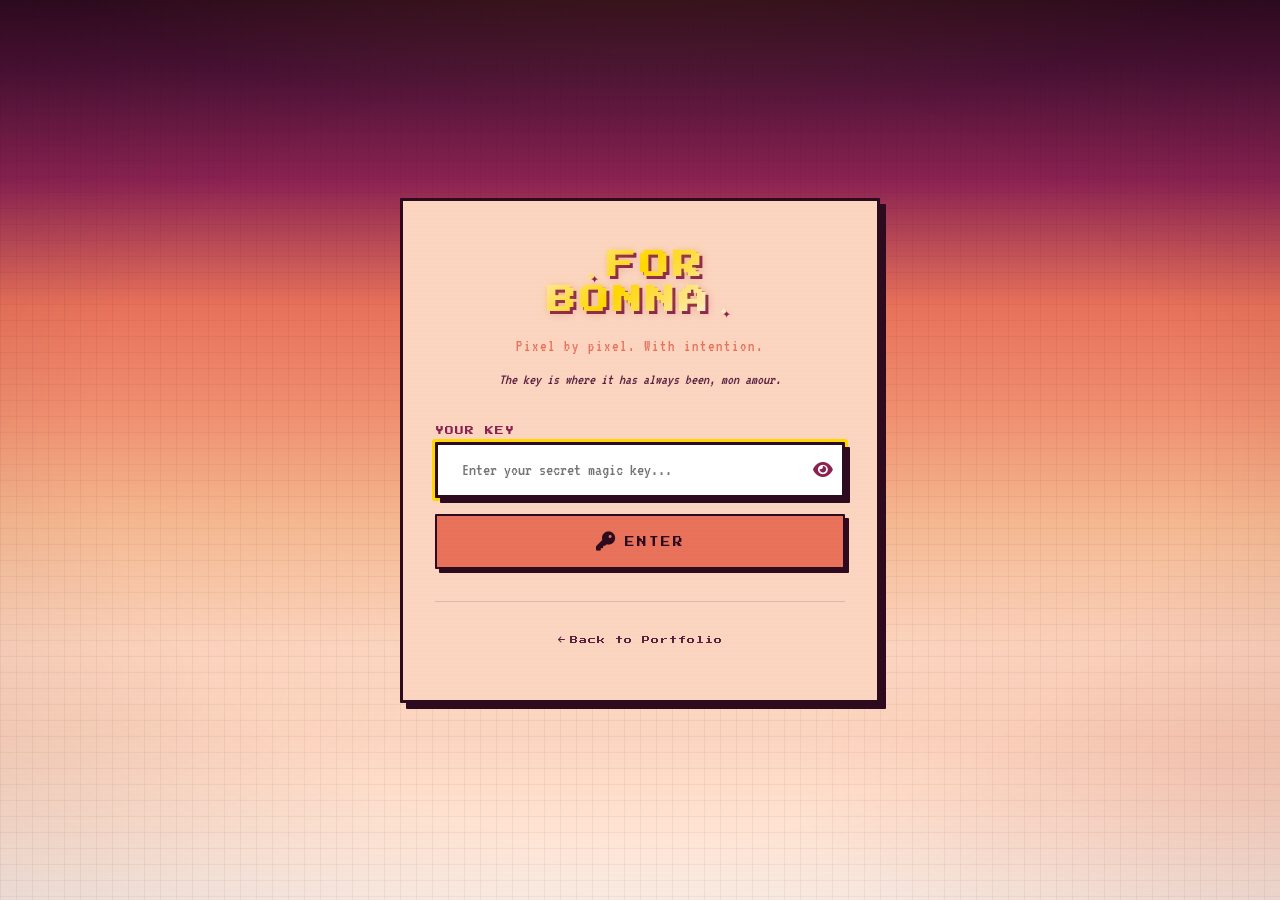
==== commit f58250de: "fix: update preloader style" ====
--- a/admin-login.html
+++ b/admin-login.html
@@ -26,8 +26,45 @@
   <body class="admin-body">
     <!-- Preloader -->
     <div class="preloader" id="preloader">
-      <div class="preloader-spinner"></div>
-      <span class="preloader-text">LOADING<span class="dots"></span></span>
+      <div class="constellation-spinner">
+        <svg viewBox="0 0 200 200" xmlns="http://www.w3.org/2000/svg">
+          <!-- Cosmic Rings -->
+          <circle cx="100" cy="100" r="80" class="cosmic-ring ring-1" />
+          <circle cx="100" cy="100" r="60" class="cosmic-ring ring-2" />
+          <circle cx="100" cy="100" r="40" class="cosmic-ring ring-3" />
+
+          <!-- Sprinkles (Tiny scattered diamonds) -->
+          <path d="M 50,30 L 53,33 L 50,36 L 47,33 Z" class="sprinkle" style="animation-delay: 0.1s" />
+          <path d="M 150,50 L 153,53 L 150,56 L 147,53 Z" class="sprinkle" style="animation-delay: 0.5s" />
+          <path d="M 30,140 L 33,143 L 30,146 L 27,143 Z" class="sprinkle" style="animation-delay: 1.2s" />
+          <path d="M 170,160 L 173,163 L 170,166 L 167,163 Z" class="sprinkle" style="animation-delay: 0.8s" />
+          <path d="M 100,20 L 102,22 L 100,24 L 98,22 Z" class="sprinkle" style="animation-delay: 1.5s" />
+
+          <!-- Butterfly Constellation Paths -->
+          <path d="M 100,60 L 40,40 L 30,90 L 90,110 Z" class="constellation-path path-1" />
+          <path d="M 90,110 L 50,150 L 80,170 L 100,130 Z" class="constellation-path path-2" />
+          <path d="M 100,60 L 160,40 L 170,90 L 110,110 Z" class="constellation-path path-3" />
+          <path d="M 110,110 L 150,150 L 120,170 L 100,130 Z" class="constellation-path path-4" />
+          <path d="M 100,60 L 100,130" class="constellation-path path-core" />
+          
+          <!-- Butterfly Nodes (Diamonds) -->
+          <path d="M 100,52 L 108,60 L 100,68 L 92,60 Z" class="constellation-star core-star" />
+          <path d="M 100,122 L 108,130 L 100,138 L 92,130 Z" class="constellation-star core-star" />
+          
+          <path d="M 40,35 L 45,40 L 40,45 L 35,40 Z" class="constellation-star" style="animation-delay: 0.2s" />
+          <path d="M 30,84 L 36,90 L 30,96 L 24,90 Z" class="constellation-star" style="animation-delay: 0.4s" />
+          <path d="M 90,106 L 94,110 L 90,114 L 86,110 Z" class="constellation-star" style="animation-delay: 0.6s" />
+          <path d="M 50,146 L 54,150 L 50,154 L 46,150 Z" class="constellation-star" style="animation-delay: 0.8s" />
+          <path d="M 80,164 L 86,170 L 80,176 L 74,170 Z" class="constellation-star" style="animation-delay: 1.0s" />
+          
+          <path d="M 160,35 L 165,40 L 160,45 L 155,40 Z" class="constellation-star" style="animation-delay: 0.3s" />
+          <path d="M 170,84 L 176,90 L 170,96 L 164,90 Z" class="constellation-star" style="animation-delay: 0.5s" />
+          <path d="M 110,106 L 114,110 L 110,114 L 106,110 Z" class="constellation-star" style="animation-delay: 0.7s" />
+          <path d="M 150,146 L 154,150 L 150,154 L 146,150 Z" class="constellation-star" style="animation-delay: 0.9s" />
+          <path d="M 120,164 L 126,170 L 120,176 L 114,170 Z" class="constellation-star" style="animation-delay: 1.1s" />
+        </svg>
+      </div>
+      <span class="preloader-text">LOADING_MEMORIES<span class="dots"></span></span>
     </div>
 
     <!-- Background -->
--- a/css/style.css
+++ b/css/style.css
@@ -1504,6 +1504,10 @@
 }
 
 /* --- Gallery Preview Items (Ethereal Expanding Memories) --- */
+.gallery-cta-card {
+  padding: var(--space-2xl);
+}
+
 .gallery-expand-container {
   display: flex;
   width: 100%;
@@ -1524,6 +1528,10 @@
   box-shadow: 4px 4px 0px var(--retro-shadow);
   text-decoration: none;
   background: var(--clr-dark-plum);
+  user-select: none;
+  -webkit-user-select: none;
+  -webkit-touch-callout: none;
+  -webkit-user-drag: none;
 }
 
 .gallery-expand-panel.active {
@@ -1618,12 +1626,18 @@
   .gallery-expand-container {
     height: 300px;
   }
+  .gallery-cta-card {
+    padding: var(--space-lg);
+  }
 }
 
 @media (max-width: 480px) {
   .gallery-expand-container {
     flex-direction: column;
     height: 500px;
+  }
+  .gallery-cta-card {
+    padding: var(--space-md);
   }
   .gallery-expand-panel {
     flex: 1;
@@ -1650,8 +1664,8 @@
   flex-direction: column;
   gap: var(--space-md);
   transition:
-    opacity 0.6s ease,
-    visibility 0.6s ease;
+    opacity 0.8s cubic-bezier(0.8, 0, 0.2, 1),
+    visibility 0.8s ease;
 }
 
 .preloader.hidden {
@@ -1660,59 +1674,124 @@
   pointer-events: none;
 }
 
-.preloader-spinner {
-  width: 160px;
-  height: 20px;
-  border: 4px solid var(--clr-dark-plum);
-  background: var(--clr-deep-maroon);
+.preloader.hidden .constellation-spinner {
+  animation: hyperspaceBurst 1.2s cubic-bezier(0.4, 0, 0, 1) forwards !important;
+}
+
+@keyframes hyperspaceBurst {
+  0% {
+    transform: translate(var(--px, 0), var(--py, 0)) scale(1);
+    filter: blur(0);
+    opacity: 1;
+  }
+  100% {
+    transform: translate(var(--px, 0), var(--py, 0)) scale(15);
+    filter: blur(20px);
+    opacity: 0;
+  }
+}
+
+.constellation-spinner {
+  width: 180px;
+  height: 180px;
   position: relative;
-  overflow: hidden;
-  box-shadow: 0 0 0 2px var(--clr-coral), 0 4px 12px rgba(45, 10, 30, 0.5);
-  border-radius: var(--radius-xs);
-}
-
-/* The Animated Retro Stripes */
-.preloader-spinner::before {
-  content: "";
-  position: absolute;
-  top: 0;
-  left: 0;
-  right: -30px;
-  /* Extra width to ensure smooth repeating */
-  bottom: 0;
-  background-color: var(--clr-warm-crimson);
-  background-image: repeating-linear-gradient(-45deg,
-      transparent,
-      transparent 10px,
-      var(--clr-coral) 10px,
-      var(--clr-coral) 20px);
-  background-size: 28px 28px;
-  /* 10*sqrt(2) * 2 approx */
-  animation: retroStripes 0.6s linear infinite;
-}
-
-.preloader-spinner::after {
-  display: none;
-}
-
-@keyframes retroStripes {
-  0% {
-    transform: translateX(0);
-  }
-
-  100% {
-    transform: translateX(-28px);
-  }
+  animation: floatConstellation 6s ease-in-out infinite;
+}
+
+@keyframes floatConstellation {
+  0%, 100% { transform: translate(var(--px, 0), var(--py, 0)) translateY(0) rotate(0deg); }
+  50% { transform: translate(var(--px, 0), var(--py, 0)) translateY(-5px) rotate(2deg); }
+}
+
+.cosmic-ring {
+  fill: none;
+  stroke-width: 1;
+  stroke-dasharray: 4 8;
+  transform-origin: center;
+  transform-box: fill-box;
+  animation: spinRing 20s linear infinite;
+}
+.ring-1 { stroke: rgba(232, 114, 90, 0.3); animation-duration: 25s; }
+.ring-2 { stroke: rgba(255, 215, 0, 0.2); animation-duration: 15s; animation-direction: reverse; }
+.ring-3 { stroke: rgba(252, 213, 192, 0.15); animation-duration: 10s; stroke-dasharray: 2 4; }
+
+@keyframes spinRing {
+  0% { transform: rotate(0deg); }
+  100% { transform: rotate(360deg); }
+}
+
+.constellation-path {
+  fill: none;
+  stroke: var(--clr-coral);
+  stroke-width: 1.5;
+  stroke-dasharray: 300;
+  stroke-dashoffset: 300;
+  filter: drop-shadow(0 0 5px rgba(232, 114, 90, 0.6));
+}
+
+.path-1 { animation: drawPath 4s ease-in-out infinite alternate 0s; }
+.path-2 { animation: drawPath 4s ease-in-out infinite alternate 0.5s; }
+.path-3 { animation: drawPath 4s ease-in-out infinite alternate 1s; }
+.path-4 { animation: drawPath 4s ease-in-out infinite alternate 1.5s; }
+.path-core { stroke: var(--clr-gold); animation: drawPath 4s ease-in-out infinite alternate 2s; }
+
+@keyframes drawPath {
+  0%, 10% { stroke-dashoffset: 300; opacity: 0; }
+  50% { opacity: 0.8; }
+  90%, 100% { stroke-dashoffset: 0; opacity: 1; }
+}
+
+.constellation-star {
+  fill: var(--clr-light-peach);
+  transform-box: fill-box;
+  transform-origin: center;
+  animation: pulseStar 2s ease-in-out infinite alternate;
+  filter: drop-shadow(0 0 4px var(--clr-coral));
+}
+
+.core-star {
+  fill: var(--clr-gold);
+  filter: drop-shadow(0 0 12px var(--clr-gold));
+  animation: corePulse 1.5s ease-in-out infinite alternate;
+}
+
+.sprinkle {
+  fill: var(--clr-cream);
+  transform-box: fill-box;
+  transform-origin: center;
+  animation: twinkle 2s ease-in-out infinite alternate;
+}
+
+@keyframes twinkle {
+  0% { transform: scale(0) rotate(0deg); opacity: 0; }
+  50% { opacity: 0.8; }
+  100% { transform: scale(1.2) rotate(180deg); opacity: 0; }
+}
+
+@keyframes pulseStar {
+  0% { transform: scale(0.7) rotate(-15deg); opacity: 0.5; }
+  100% { transform: scale(1.2) rotate(15deg); opacity: 1; }
+}
+
+@keyframes corePulse {
+  0% { transform: scale(0.8); opacity: 0.8; filter: drop-shadow(0 0 5px var(--clr-gold)); }
+  100% { transform: scale(1.5); opacity: 1; filter: drop-shadow(0 0 15px var(--clr-gold)); }
 }
 
 .preloader-text {
   font-family: var(--font-pixel);
-  font-size: 0.7rem;
+  font-size: 0.75rem;
   color: var(--clr-light-peach);
-  letter-spacing: 4px;
+  letter-spacing: 3px;
   margin-top: var(--space-xs);
   display: flex;
   align-items: center;
+  animation: textGlowPulse 2s ease-in-out infinite alternate;
+}
+
+@keyframes textGlowPulse {
+  0% { opacity: 0.6; text-shadow: 0 0 2px var(--clr-coral); }
+  100% { opacity: 1; text-shadow: 0 0 10px var(--clr-coral); }
 }
 
 .preloader-text .dots::after {
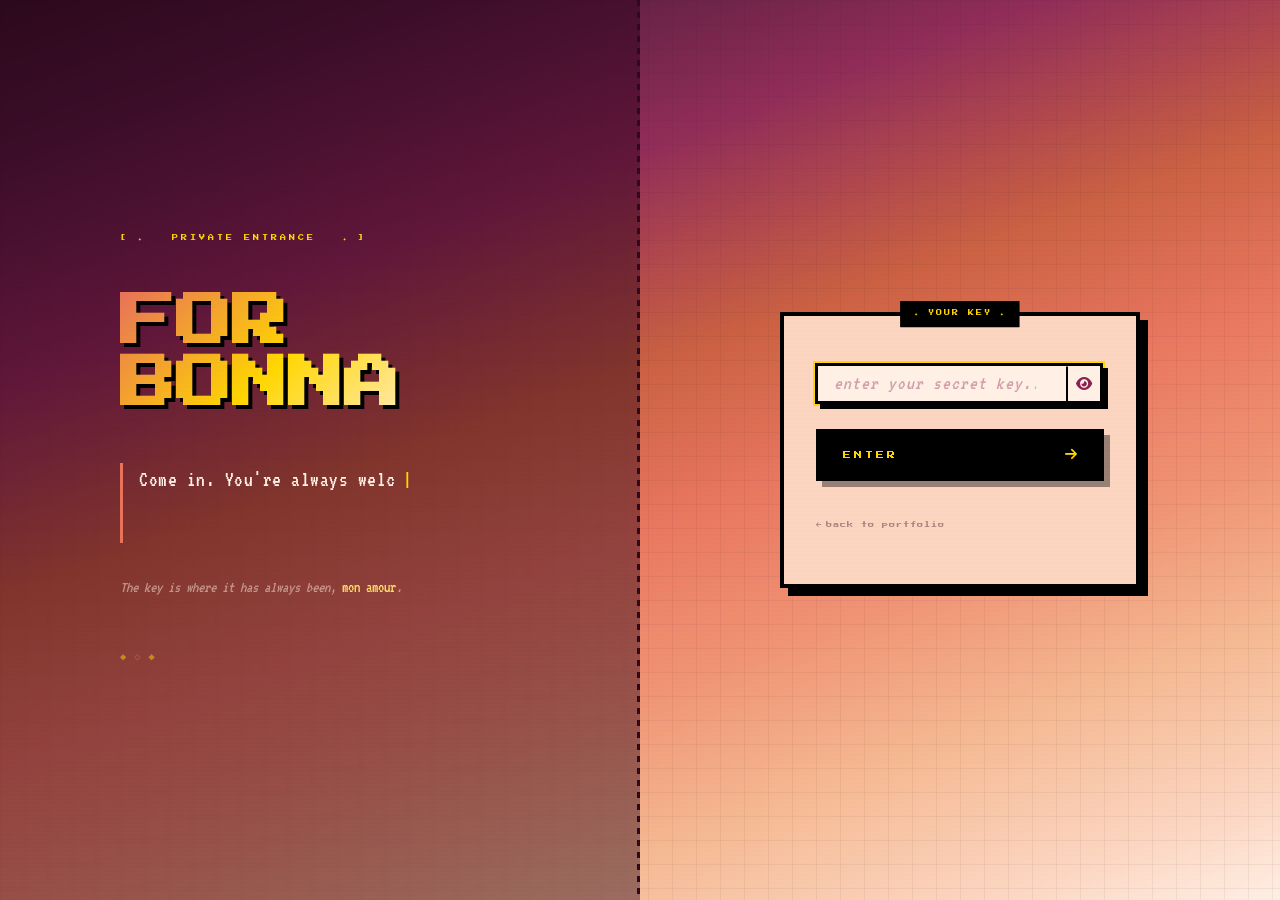
==== commit 7bab31f0: "fix: update login gate style" ====
--- a/admin-login.html
+++ b/admin-login.html
@@ -4,10 +4,7 @@
     <meta charset="UTF-8" />
     <meta name="viewport" content="width=device-width, initial-scale=1.0" />
     <title>For Bonna ✦ A Quiet Corner</title>
-    <meta
-      name="description"
-      content="A private space, made for her."
-    />
+    <meta name="description" content="A private space, made for her." />
     <meta name="theme-color" content="#2d0a1e" />
     <meta name="robots" content="noindex, nofollow" />
 
@@ -23,124 +20,127 @@
     <link rel="stylesheet" href="css/style.css" />
     <link rel="stylesheet" href="css/admin.css" />
   </head>
-  <body class="admin-body">
+  <body class="admin-body login-sanctuary-body">
+
     <!-- Preloader -->
     <div class="preloader" id="preloader">
       <div class="constellation-spinner">
         <svg viewBox="0 0 200 200" xmlns="http://www.w3.org/2000/svg">
-          <!-- Cosmic Rings -->
           <circle cx="100" cy="100" r="80" class="cosmic-ring ring-1" />
           <circle cx="100" cy="100" r="60" class="cosmic-ring ring-2" />
           <circle cx="100" cy="100" r="40" class="cosmic-ring ring-3" />
-
-          <!-- Sprinkles (Tiny scattered diamonds) -->
           <path d="M 50,30 L 53,33 L 50,36 L 47,33 Z" class="sprinkle" style="animation-delay: 0.1s" />
           <path d="M 150,50 L 153,53 L 150,56 L 147,53 Z" class="sprinkle" style="animation-delay: 0.5s" />
           <path d="M 30,140 L 33,143 L 30,146 L 27,143 Z" class="sprinkle" style="animation-delay: 1.2s" />
           <path d="M 170,160 L 173,163 L 170,166 L 167,163 Z" class="sprinkle" style="animation-delay: 0.8s" />
           <path d="M 100,20 L 102,22 L 100,24 L 98,22 Z" class="sprinkle" style="animation-delay: 1.5s" />
-
-          <!-- Butterfly Constellation Paths -->
           <path d="M 100,60 L 40,40 L 30,90 L 90,110 Z" class="constellation-path path-1" />
           <path d="M 90,110 L 50,150 L 80,170 L 100,130 Z" class="constellation-path path-2" />
           <path d="M 100,60 L 160,40 L 170,90 L 110,110 Z" class="constellation-path path-3" />
           <path d="M 110,110 L 150,150 L 120,170 L 100,130 Z" class="constellation-path path-4" />
           <path d="M 100,60 L 100,130" class="constellation-path path-core" />
-          
-          <!-- Butterfly Nodes (Diamonds) -->
           <path d="M 100,52 L 108,60 L 100,68 L 92,60 Z" class="constellation-star core-star" />
           <path d="M 100,122 L 108,130 L 100,138 L 92,130 Z" class="constellation-star core-star" />
-          
           <path d="M 40,35 L 45,40 L 40,45 L 35,40 Z" class="constellation-star" style="animation-delay: 0.2s" />
           <path d="M 30,84 L 36,90 L 30,96 L 24,90 Z" class="constellation-star" style="animation-delay: 0.4s" />
           <path d="M 90,106 L 94,110 L 90,114 L 86,110 Z" class="constellation-star" style="animation-delay: 0.6s" />
-          <path d="M 50,146 L 54,150 L 50,154 L 46,150 Z" class="constellation-star" style="animation-delay: 0.8s" />
-          <path d="M 80,164 L 86,170 L 80,176 L 74,170 Z" class="constellation-star" style="animation-delay: 1.0s" />
-          
           <path d="M 160,35 L 165,40 L 160,45 L 155,40 Z" class="constellation-star" style="animation-delay: 0.3s" />
           <path d="M 170,84 L 176,90 L 170,96 L 164,90 Z" class="constellation-star" style="animation-delay: 0.5s" />
-          <path d="M 110,106 L 114,110 L 110,114 L 106,110 Z" class="constellation-star" style="animation-delay: 0.7s" />
-          <path d="M 150,146 L 154,150 L 150,154 L 146,150 Z" class="constellation-star" style="animation-delay: 0.9s" />
-          <path d="M 120,164 L 126,170 L 120,176 L 114,170 Z" class="constellation-star" style="animation-delay: 1.1s" />
         </svg>
       </div>
       <span class="preloader-text">LOADING_MEMORIES<span class="dots"></span></span>
     </div>
 
-    <!-- Background -->
-    <div class="page-background"></div>
-    <div class="scanlines"></div>
+    <!-- Aurora Background Layers -->
+    <div class="aurora-bg" aria-hidden="true">
+      <div class="aurora-layer aurora-1"></div>
+      <div class="aurora-layer aurora-2"></div>
+      <div class="aurora-layer aurora-3"></div>
+    </div>
+    <div class="scanlines" aria-hidden="true"></div>
 
-    <main class="login-page-container">
-      <div class="login-card retro-card">
-        <!-- Mascot -->
-        <div class="login-mascot-area">
-          <span class="sparkle sparkle-1"></span>
-          <span class="sparkle sparkle-2"></span>
-          <span class="sparkle sparkle-3"></span>
+    <!-- Main Layout -->
+    <main class="sanctuary-layout" id="sanctuary-main">
+
+      <!-- LEFT: Poetic Column -->
+      <div class="sanctuary-left" aria-label="A message for you">
+        <div class="sanctuary-left-inner">
+          <p class="sanctuary-eyebrow" aria-hidden="true">✦ &nbsp; private entrance &nbsp; ✦</p>
+
+          <h1 class="sanctuary-title">FOR<br>BONNA</h1>
+
+          <div class="sanctuary-quote-area" aria-live="polite">
+            <p class="sanctuary-quote" id="sanctuary-quote-text"></p>
+            <span class="sanctuary-cursor" aria-hidden="true">|</span>
+          </div>
+
+          <p class="sanctuary-flavor" id="sanctuary-flavor">
+            The key is where it has always been, <em>mon amour</em>.
+          </p>
+
+          <div class="sanctuary-deco-diamonds" aria-hidden="true">
+            <span class="deco-diamond">◆</span>
+            <span class="deco-diamond">◇</span>
+            <span class="deco-diamond">◆</span>
+          </div>
         </div>
+      </div>
 
-        <!-- Heading -->
-        <h1 class="site-title login-title">FOR<br />BONNA</h1>
-        <p class="login-subtitle" id="login-rotating-subtitle">A quiet corner of the internet, made for you.</p>
-        <p class="login-flavor">
-          The key is where it has always been, mon amour.
-        </p>
+      <!-- RIGHT: Form Column -->
+      <div class="sanctuary-right">
+        <div class="sanctuary-form-box">
+          <p class="sanctuary-form-label">YOUR KEY</p>
 
-        <!-- Login Form -->
-        <form id="login-form" class="login-form" autocomplete="off">
-          <div class="login-form-group">
-            <label class="admin-label" for="login-key">YOUR KEY</label>
-            <div class="token-input-wrapper">
+          <form id="login-form" class="sanctuary-form" autocomplete="off">
+            <div class="sanctuary-input-group">
               <input
                 type="password"
                 id="login-key"
-                class="admin-input login-key-input"
-                placeholder="Enter your secret magic key..."
+                class="sanctuary-input"
+                placeholder="enter your secret key..."
                 autocomplete="current-password"
                 spellcheck="false"
+                aria-label="Secret key"
               />
               <button
                 type="button"
-                class="token-toggle"
+                class="sanctuary-toggle"
                 id="toggle-key"
                 aria-label="Show/Hide key"
               >
                 <i class="fa-solid fa-eye"></i>
               </button>
             </div>
-          </div>
 
-          <!-- Message area -->
-          <div
-            id="login-message"
-            class="login-message"
-            role="alert"
-            aria-live="polite"
-            style="display: none"
-          ></div>
+            <!-- Message area -->
+            <div
+              id="login-message"
+              class="sanctuary-message"
+              role="alert"
+              aria-live="polite"
+              style="display: none"
+            ></div>
 
-          <!-- Submit -->
-          <button
-            type="submit"
-            class="cta-btn cta-btn-primary login-submit-btn"
-            id="login-btn"
-          >
-            <i class="fa-solid fa-key"></i>
-            <span>ENTER</span>
-          </button>
-        </form>
+            <button
+              type="submit"
+              class="sanctuary-submit"
+              id="login-btn"
+            >
+              <span class="sanctuary-submit-text">ENTER</span>
+              <i class="fa-solid fa-arrow-right sanctuary-submit-icon"></i>
+            </button>
+          </form>
 
-        <!-- Footer -->
-        <div class="login-footer">
-          <a href="index.html" class="login-back-link">
+          <a href="index.html" class="sanctuary-back-link">
             <i class="fa-solid fa-arrow-left"></i>
-            Back to Portfolio
+            back to portfolio
           </a>
         </div>
       </div>
+
     </main>
 
-    <script src="js/login.js?v=2"></script>
+    <script src="js/login.js?v=3"></script>
   </body>
 </html>
+
--- a/css/admin.css
+++ b/css/admin.css
@@ -1,6 +1,528 @@
 /* ============================================
    ADMIN DASHBOARD 2.0 - Professional Styles
    ============================================ */
+
+/* ============================================
+   BONNA'S SECRET SANCTUARY — Login Gate v3
+   Theme: Retro RPG Pixel
+   ============================================ */
+
+.login-sanctuary-body {
+  overflow: hidden;
+  height: 100vh;
+}
+
+/* --- Warm RPG Background (matches site gradient) --- */
+.aurora-bg {
+  position: fixed;
+  inset: 0;
+  z-index: 0;
+  /* Matches var(--bg-page-gradient) from style.css */
+  background: linear-gradient(160deg,
+    #2d0a1e 0%,
+    #4a1234 12%,
+    #8b2252 28%,
+    #c85a3a 44%,
+    #e8725a 56%,
+    #f09070 68%,
+    #f5b890 80%,
+    #fcd5c0 92%,
+    #fff0e6 100%
+  );
+}
+
+/* RPG scanline grid texture overlay */
+.aurora-bg::before {
+  content: '';
+  position: absolute;
+  inset: 0;
+  background-image:
+    linear-gradient(rgba(45, 10, 30, 0.06) 1px, transparent 1px),
+    linear-gradient(90deg, rgba(45, 10, 30, 0.06) 1px, transparent 1px);
+  background-size: 24px 24px;
+  pointer-events: none;
+}
+
+/* Animated warm glow blob (aurora effect, now warm-toned) */
+.aurora-layer { display: none; } /* replaced by pure gradient */
+
+/* --- Two-Column Sanctuary Layout --- */
+.sanctuary-layout {
+  position: relative;
+  z-index: 2;
+  display: grid;
+  grid-template-columns: 1fr 1fr;
+  min-height: 100vh;
+}
+
+/* ============================================
+   LEFT COLUMN: RPG Title Screen
+   ============================================ */
+.sanctuary-left {
+  display: flex;
+  align-items: center;
+  justify-content: center;
+  padding: var(--space-3xl) var(--space-2xl);
+  position: relative;
+  /* Darker left panel for contrast */
+  background: rgba(45, 10, 30, 0.45);
+  backdrop-filter: blur(2px);
+}
+
+/* Chunky dashed RPG divider line */
+.sanctuary-left::after {
+  content: '';
+  position: absolute;
+  right: 0;
+  top: 0;
+  bottom: 0;
+  width: 3px;
+  background: repeating-linear-gradient(
+    to bottom,
+    var(--clr-dark-plum) 0px,
+    var(--clr-dark-plum) 6px,
+    transparent 6px,
+    transparent 12px
+  );
+}
+
+.sanctuary-left-inner {
+  max-width: 400px;
+  width: 100%;
+}
+
+/* "PRIVATE ENTRANCE" eyebrow label */
+.sanctuary-eyebrow {
+  font-family: var(--font-pixel);
+  font-size: 0.38rem;
+  color: var(--clr-gold);
+  letter-spacing: 3px;
+  text-transform: uppercase;
+  margin-bottom: var(--space-2xl);
+  opacity: 0.7;
+  animation: sanctuaryFadeUp 0.6s ease 0.2s both;
+  /* RPG label bracket style */
+}
+
+.sanctuary-eyebrow::before { content: '[ '; }
+.sanctuary-eyebrow::after  { content: ' ]'; }
+
+/* Big RPG-style title — vivid coral-to-gold shimmer (periodic for seamless loop) */
+.sanctuary-title {
+  font-family: var(--font-pixel);
+  font-size: clamp(2rem, 5vw, 3.5rem);
+  line-height: 1.1;
+  margin-bottom: var(--space-2xl);
+  /* Periodic warm gradient for seamless shimmer: A -> B -> A -> B -> A */
+  background: linear-gradient(
+    135deg,
+    var(--clr-coral)     0%,
+    var(--clr-gold)      25%,
+    var(--clr-cream)     50%,
+    var(--clr-gold)      75%,
+    var(--clr-coral)     100%
+  );
+  background-size: 200% auto;
+  -webkit-background-clip: text;
+  background-clip: text;
+  -webkit-text-fill-color: transparent;
+  color: transparent;
+  /* Black outline/shadow for Retro RPG look */
+  filter: drop-shadow(4px 4px 0 #000000);
+  animation:
+    sanctuaryFadeUp 0.6s ease 0.35s both,
+    titleShimmer 6s linear infinite;
+}
+
+/* Typewriter quote area */
+.sanctuary-quote-area {
+  min-height: 80px;
+  margin-bottom: var(--space-xl);
+  animation: sanctuaryFadeUp 0.6s ease 0.5s both;
+  border-left: 3px solid var(--clr-coral);
+  padding-left: var(--space-md);
+  /* inline so cursor sits flush after last character */
+  display: block;
+}
+
+/* quote and cursor are inline siblings */
+.sanctuary-quote {
+  display: inline;
+  font-family: var(--font-retro);
+  font-size: 1.35rem;
+  color: var(--clr-cream);
+  line-height: 1.6;
+  letter-spacing: 0.5px;
+}
+
+.sanctuary-cursor {
+  display: inline;
+  font-family: var(--font-retro);
+  font-size: 1.35rem;
+  color: var(--clr-gold);
+  animation: cursorBlink 0.8s step-end infinite;
+  margin-left: 1px;
+  user-select: none;
+}
+
+@keyframes cursorBlink {
+  0%, 100% { opacity: 1; }
+  50%       { opacity: 0; }
+}
+
+/* Flavor italic text */
+.sanctuary-flavor {
+  font-family: var(--font-retro);
+  font-size: 1rem;
+  color: rgba(255, 240, 230, 0.5);
+  font-style: italic;
+  margin-bottom: var(--space-2xl);
+  animation: sanctuaryFadeUp 0.6s ease 0.65s both;
+}
+
+.sanctuary-flavor em {
+  color: var(--clr-gold-soft);
+  font-style: normal;
+}
+
+/* Decorative pixel diamonds */
+.sanctuary-deco-diamonds {
+  display: flex;
+  gap: var(--space-sm);
+  animation: sanctuaryFadeUp 0.6s ease 0.8s both;
+}
+
+.deco-diamond {
+  font-size: 0.65rem;
+  color: var(--clr-gold);
+  animation: diamondPulse 3s ease-in-out infinite;
+  opacity: 0.5;
+}
+.deco-diamond:nth-child(2) { animation-delay: 1s; color: var(--clr-coral); }
+.deco-diamond:nth-child(3) { animation-delay: 2s; }
+
+@keyframes diamondPulse {
+  0%, 100% { opacity: 0.4; transform: scale(1); }
+  50%       { opacity: 0.9; transform: scale(1.3); }
+}
+
+/* ============================================
+   RIGHT COLUMN: RPG Dialog Box
+   ============================================ */
+.sanctuary-right {
+  display: flex;
+  align-items: center;
+  justify-content: center;
+  padding: var(--space-3xl) var(--space-2xl);
+  background: rgba(252, 213, 192, 0.06);
+}
+
+/* The form box — warm peach RPG dialog box with black outlines */
+.sanctuary-form-box {
+  max-width: 360px;
+  width: 100%;
+  background: var(--clr-light-peach);
+  border: 4px solid #000000;
+  box-shadow: 8px 8px 0 #000000;
+  padding: var(--space-2xl) var(--space-xl);
+  animation: sanctuaryFadeUp 0.6s ease 0.4s both;
+  position: relative;
+}
+
+/* Top pixel corner accent — black banner with gold text */
+.sanctuary-form-box::before {
+  content: '✦ YOUR KEY ✦';
+  position: absolute;
+  top: -2px;
+  left: 50%;
+  transform: translateX(-50%) translateY(-50%);
+  background: #000000;
+  color: var(--clr-gold);
+  font-family: var(--font-pixel);
+  font-size: 0.38rem;
+  letter-spacing: 2px;
+  padding: 6px 12px;
+  white-space: nowrap;
+  border: 2px solid #000000; /* reinforce sharp corners */
+}
+
+/* "YOUR KEY" label (now hidden, replaced by ::before) */
+.sanctuary-form-label {
+  display: none;
+}
+
+.sanctuary-form {
+  display: flex;
+  flex-direction: column;
+  gap: var(--space-lg);
+  margin-bottom: var(--space-lg);
+}
+
+/* RPG-style input: warm cream box with black chunky borders */
+.sanctuary-input-group {
+  position: relative;
+  border: 3px solid #000000;
+  background: var(--clr-cream);
+  box-shadow: 4px 4px 0 #000000;
+  transition: transform 0.15s ease, box-shadow 0.15s ease;
+}
+
+.sanctuary-input-group:focus-within {
+  transform: translate(-1px, -1px);
+  box-shadow: 5px 5px 0 #000000, 0 0 0 2px var(--clr-gold);
+}
+
+/* Remove the sliding underline — not RPG */
+.sanctuary-input-group::after { display: none; }
+
+.sanctuary-input {
+  width: 100%;
+  background: transparent;
+  border: none;
+  outline: none;
+  padding: var(--space-sm) var(--space-3xl) var(--space-sm) var(--space-md);
+  font-family: var(--font-retro);
+  font-size: 1.2rem;
+  color: var(--clr-deep-maroon);
+  letter-spacing: 1px;
+  caret-color: var(--clr-coral);
+}
+
+.sanctuary-input::placeholder {
+  color: rgba(139, 34, 82, 0.4);
+  font-style: italic;
+}
+
+.sanctuary-toggle {
+  position: absolute;
+  right: 0;
+  top: 50%;
+  transform: translateY(-50%);
+  background: none;
+  border: none;
+  border-left: 2px solid #000000;
+  color: var(--clr-warm-crimson);
+  cursor: pointer;
+  padding: var(--space-sm);
+  font-size: 0.9rem;
+  transition: color 0.2s ease, background 0.2s ease;
+  height: 100%;
+}
+
+.sanctuary-toggle:hover {
+  background: #000000;
+  color: var(--clr-gold);
+}
+
+/* Message area */
+.sanctuary-message {
+  font-family: var(--font-retro);
+  font-size: 1.05rem;
+  letter-spacing: 0.5px;
+  padding: var(--space-xs) var(--space-sm);
+  border: 2px solid currentColor;
+  animation: sanctuaryFadeUp 0.3s ease both;
+}
+
+.sanctuary-message--error {
+  color: var(--clr-coral);
+  background: rgba(232, 114, 90, 0.08);
+}
+
+.sanctuary-message--success {
+  color: var(--clr-deep-maroon);
+  background: rgba(255, 215, 0, 0.15);
+  border-color: var(--clr-gold);
+}
+
+/* RPG submit button — black base with gold text, chunky retro style */
+.sanctuary-submit {
+  display: flex;
+  align-items: center;
+  justify-content: space-between;
+  gap: var(--space-md);
+  width: 100%;
+  padding: var(--space-md) var(--space-lg);
+  background: #000000;
+  border: 3px solid #000000;
+  color: var(--clr-gold);
+  cursor: pointer;
+  transition: all 0.15s ease;
+  box-shadow: 6px 6px 0 rgba(0, 0, 0, 0.4);
+  position: relative;
+  overflow: hidden;
+}
+
+.sanctuary-submit::before {
+  content: '';
+  position: absolute;
+  inset: 0;
+  background: linear-gradient(90deg, var(--clr-warm-crimson), var(--clr-coral));
+  opacity: 0;
+  transition: opacity 0.2s ease;
+}
+
+.sanctuary-submit:hover {
+  transform: translate(2px, 2px);
+  box-shadow: 2px 2px 0 rgba(45, 10, 30, 0.5);
+}
+
+.sanctuary-submit:hover::before {
+  opacity: 1;
+}
+
+.sanctuary-submit:active {
+  transform: translate(4px, 4px);
+  box-shadow: none;
+}
+
+.sanctuary-submit-text {
+  font-family: var(--font-pixel);
+  font-size: 0.5rem;
+  letter-spacing: 3px;
+  position: relative;
+  z-index: 1;
+}
+
+.sanctuary-submit-icon {
+  font-size: 0.85rem;
+  position: relative;
+  z-index: 1;
+  transition: transform 0.2s ease;
+}
+
+.sanctuary-submit:hover .sanctuary-submit-icon {
+  transform: translateX(3px);
+}
+
+/* Back link */
+.sanctuary-back-link {
+  display: inline-flex;
+  align-items: center;
+  gap: var(--space-xs);
+  font-family: var(--font-pixel);
+  font-size: 0.38rem;
+  color: rgba(45, 10, 30, 0.4);
+  text-decoration: none;
+  letter-spacing: 1px;
+  transition: color 0.2s ease;
+  margin-top: var(--space-md);
+}
+
+.sanctuary-back-link:hover {
+  color: var(--clr-warm-crimson);
+}
+
+/* Shared entry animation */
+@keyframes sanctuaryFadeUp {
+  from { opacity: 0; transform: translateY(14px); }
+  to   { opacity: 1; transform: translateY(0); }
+}
+
+/* Wrong key shake */
+.sanctuary-shake {
+  animation: sanctuaryShake 0.4s ease both;
+}
+
+@keyframes sanctuaryShake {
+  0%, 100% { transform: translateX(0); }
+  20%, 60% { transform: translateX(-5px); }
+  40%, 80% { transform: translateX(5px); }
+}
+
+/* --- Responsive: RPG Mobile Optimization --- */
+@media (max-width: 768px) {
+  .sanctuary-layout {
+    grid-template-columns: 1fr;
+    grid-template-rows: auto 1fr;
+    overflow-y: auto;
+    height: auto;
+    min-height: 100vh;
+  }
+
+  .login-sanctuary-body {
+    overflow-y: auto;
+    height: auto;
+  }
+
+  /* Title side on top */
+  .sanctuary-left {
+    padding: var(--space-2xl) var(--space-xl) var(--space-lg);
+    background: rgba(45, 10, 30, 0.55);
+    border-right: none;
+    border-bottom: 3px dashed #000000;
+    text-align: center;
+    flex-direction: column;
+  }
+
+  .sanctuary-left::after { display: none; }
+
+  .sanctuary-left-inner {
+    max-width: 100%;
+  }
+
+  .sanctuary-title {
+    font-size: clamp(1.8rem, 10vw, 2.5rem);
+    margin-bottom: var(--space-lg);
+  }
+
+  .sanctuary-quote-area {
+    min-height: 50px;
+    margin-bottom: var(--space-lg);
+    border-left: none;
+    border-top: 2px solid var(--clr-coral);
+    padding-top: var(--space-sm);
+    padding-left: 0;
+  }
+
+  .sanctuary-quote, .sanctuary-cursor {
+    font-size: 1.15rem;
+  }
+
+  .sanctuary-flavor {
+    font-size: 0.9rem;
+    margin-bottom: var(--space-xl);
+  }
+
+  /* Form side on bottom */
+  .sanctuary-right {
+    padding: var(--space-xl) var(--space-md);
+    background: transparent;
+    align-items: flex-start; /* start form near the top of its section */
+    padding-top: var(--space-2xl);
+  }
+
+  .sanctuary-form-box {
+    max-width: 100%;
+    margin: 0 auto;
+    padding: var(--space-xl) var(--space-md);
+    box-shadow: 6px 6px 0 #000000;
+  }
+
+  .sanctuary-deco-diamonds {
+    justify-content: center;
+  }
+}
+
+@media (max-width: 480px) {
+  .sanctuary-left {
+    padding: var(--space-xl) var(--space-md);
+  }
+
+  .sanctuary-title {
+    font-size: 1.8rem;
+  }
+
+  .sanctuary-right {
+    padding-top: var(--space-xl);
+  }
+
+  .sanctuary-form-box::before {
+    font-size: 0.32rem;
+    padding: 4px 8px;
+  }
+}
+
 
 /* --- Admin Base Styles --- */
 .admin-body {
